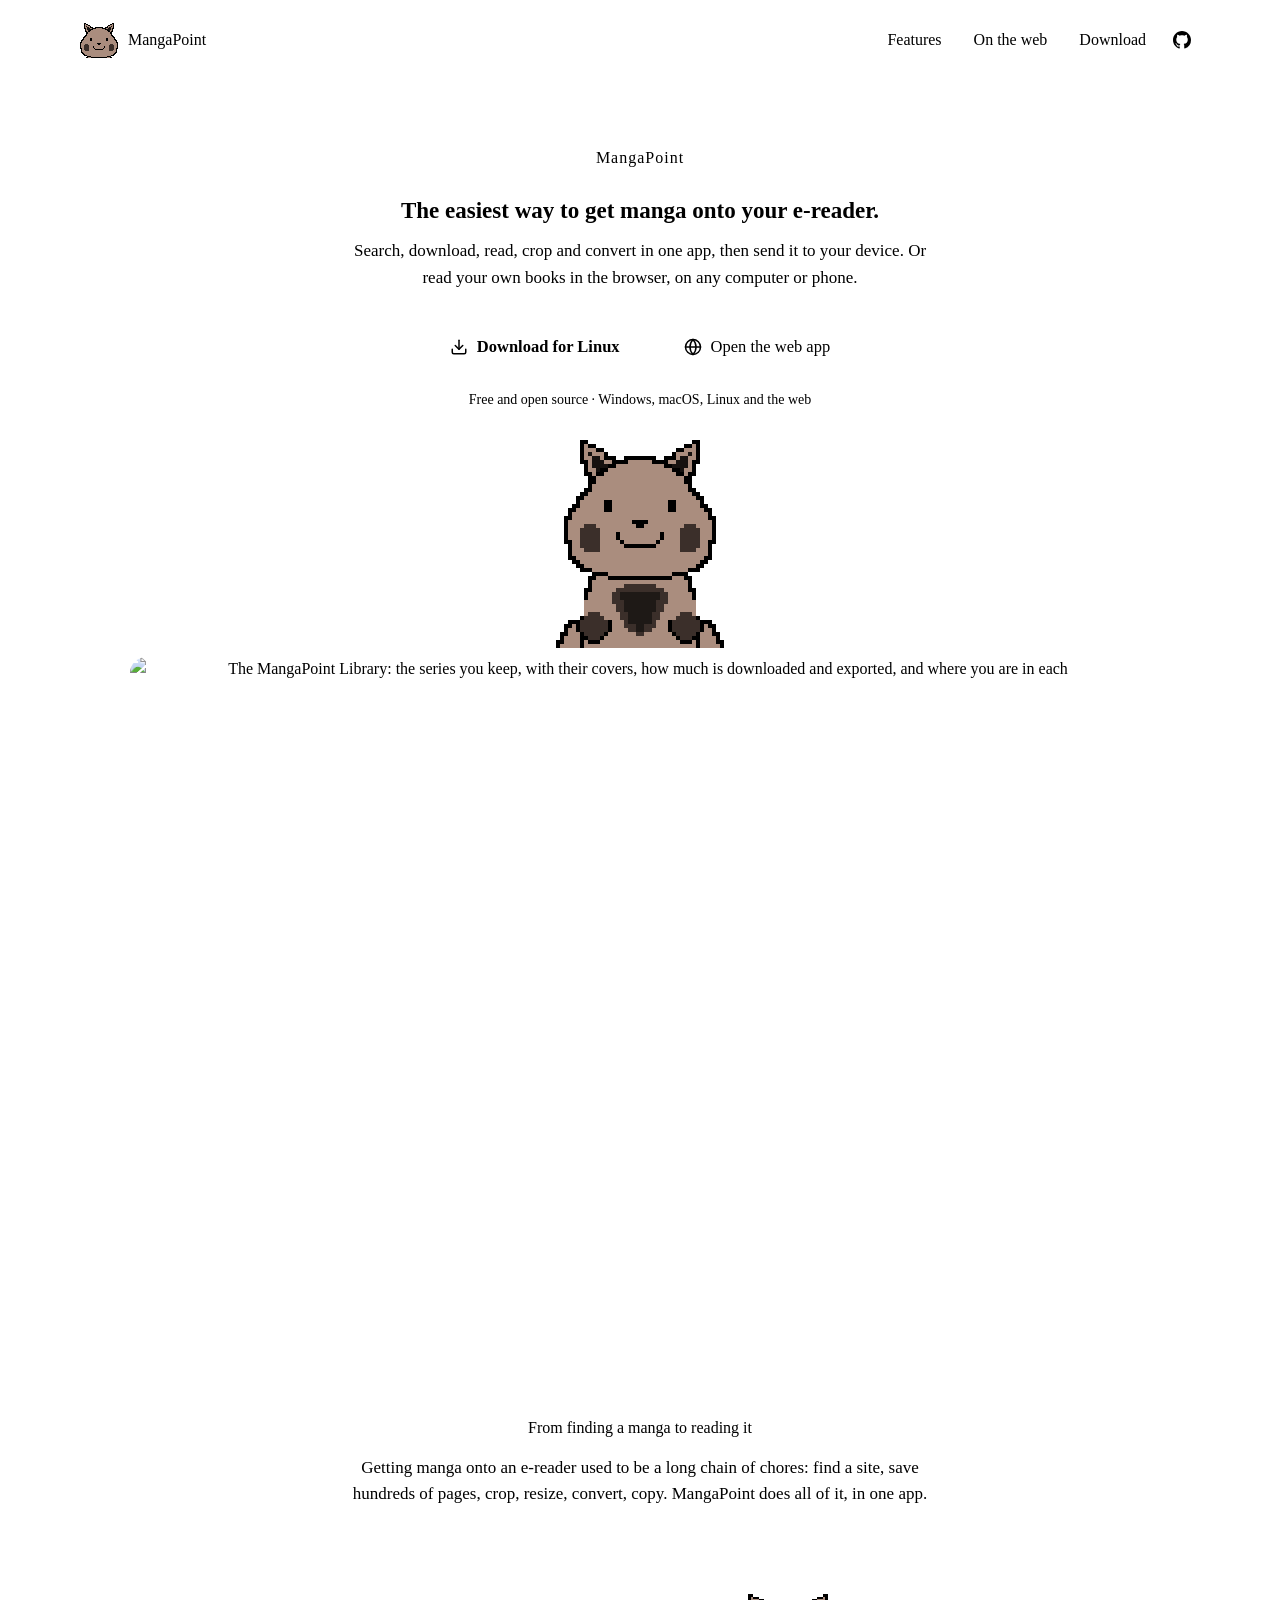
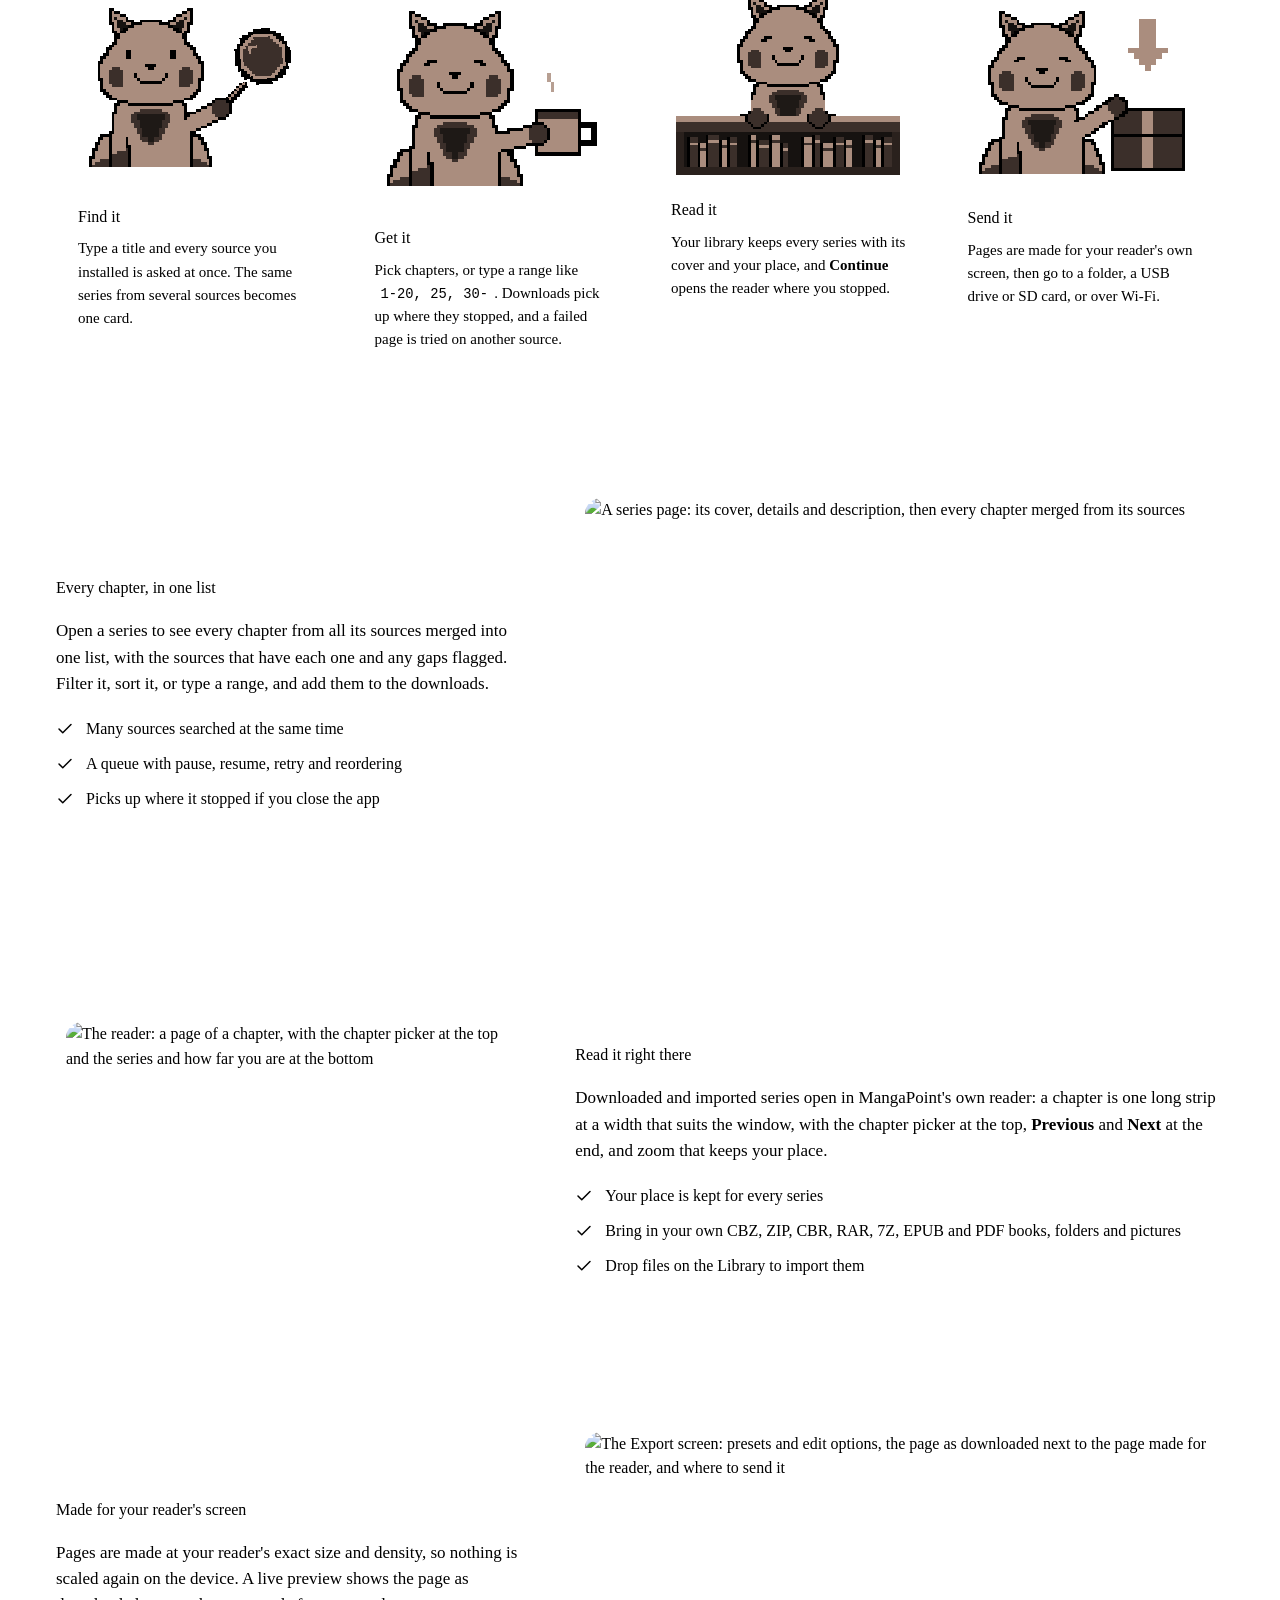
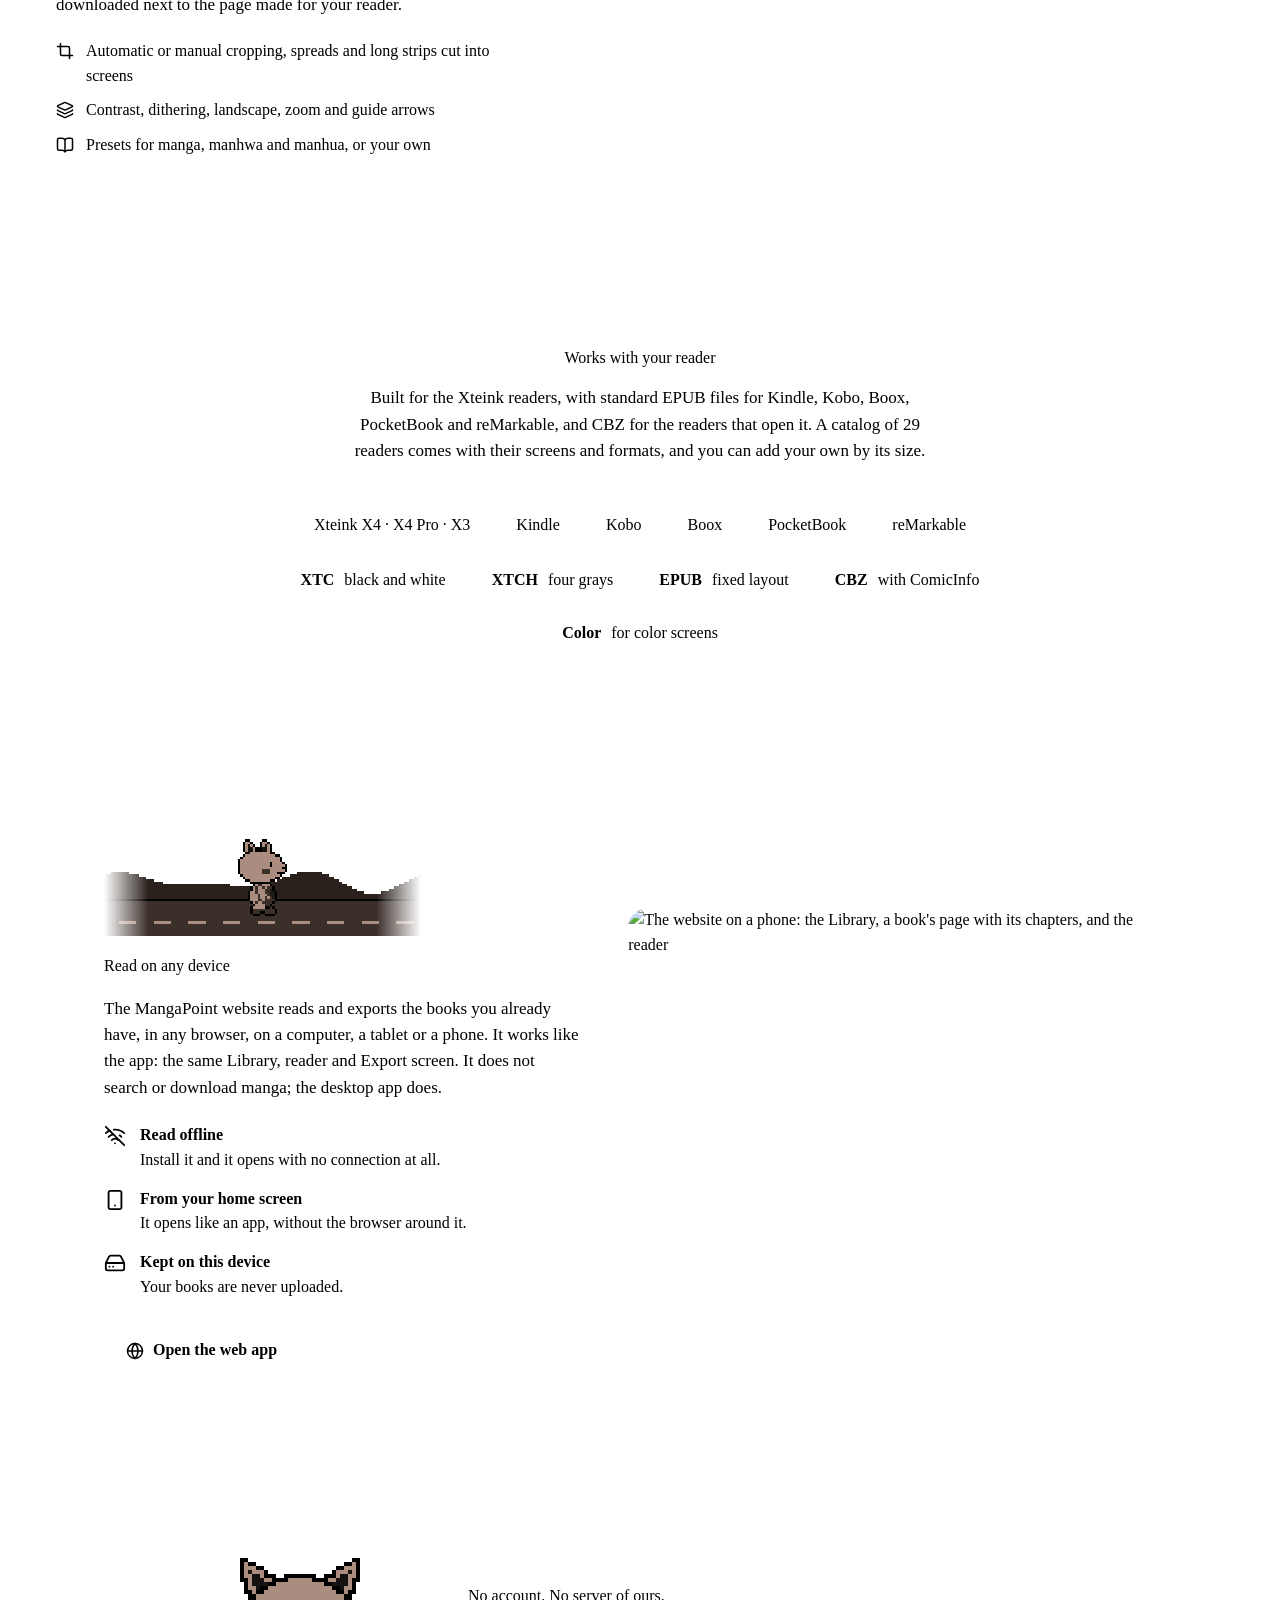
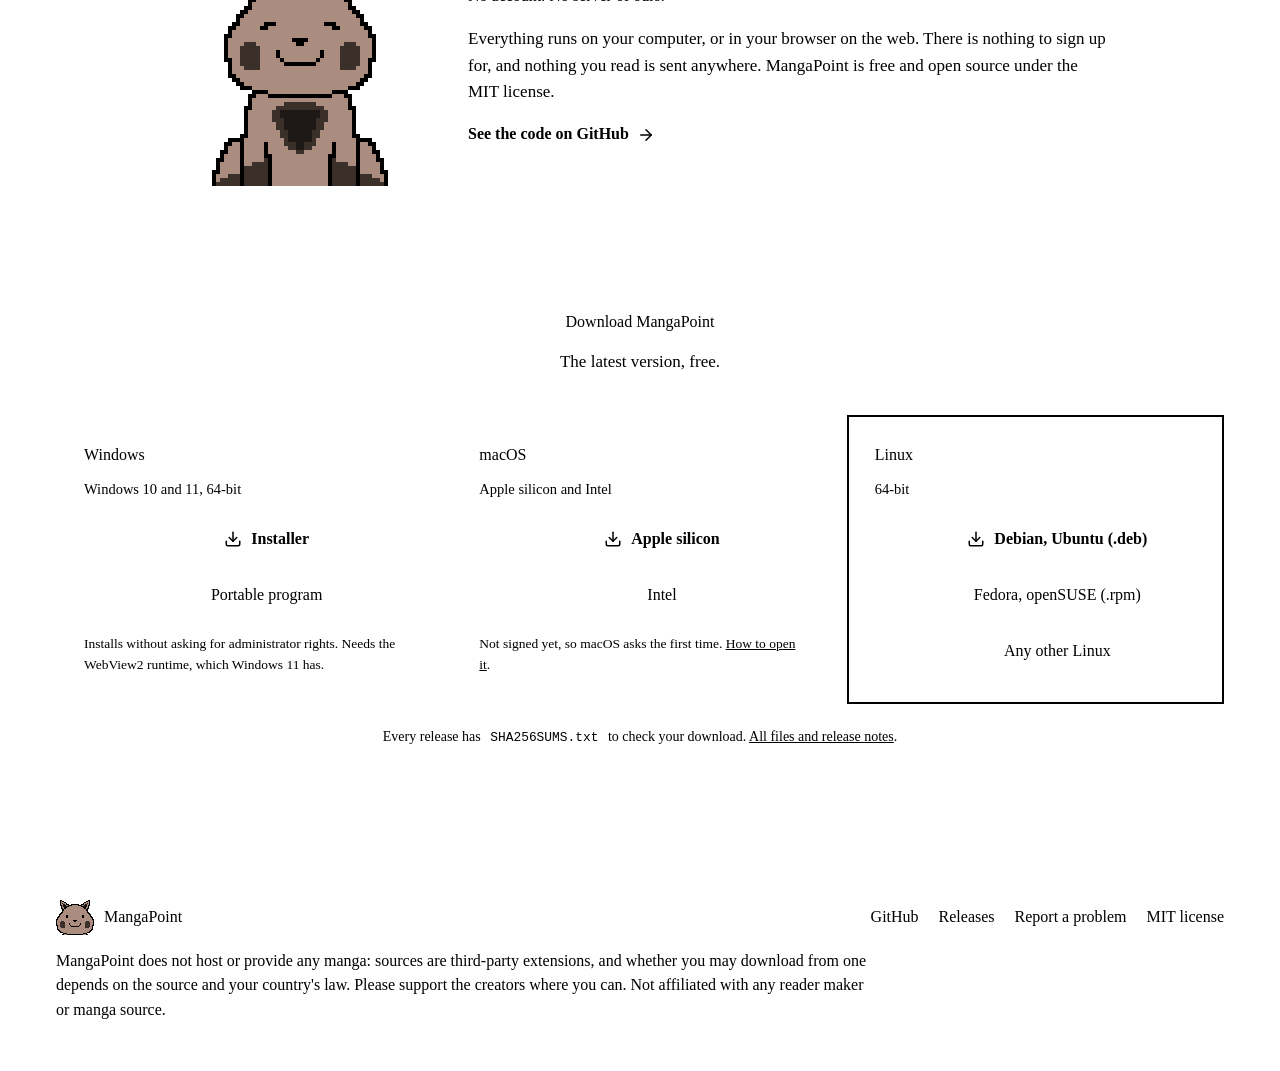
==== apps/site/index.html @ 4e60ce64 "feat(site): a home page for mangapoint.org with the mascot apps/site is the home page: the app's Sea" ====
<!doctype html>
<html lang="en">
<head>
<meta charset="utf-8">
<meta name="viewport" content="width=device-width, initial-scale=1, viewport-fit=cover">
<title>MangaPoint: manga for your e-reader</title>
<meta name="description" content="Search, download, read, crop and convert manga in one free app, then send it to your e-reader. Or read your own books in the browser, on any computer or phone.">
<meta name="theme-color" content="#1e1916">
<meta property="og:title" content="MangaPoint">
<meta property="og:description" content="The easiest way to get manga onto your e-reader. Free and open source, for Windows, macOS, Linux and the web.">
<meta property="og:image" content="https://mangapoint.org/img/banner.png">
<meta property="og:url" content="https://mangapoint.org/">
<meta name="twitter:card" content="summary_large_image">
<link rel="icon" type="image/png" sizes="32x32" href="icons/favicon-32.png">
<link rel="apple-touch-icon" href="icons/apple-touch-icon.png">
<!-- The app's own fonts, colours and type (crates/ui/css), then what this page adds -->
<link rel="stylesheet" href="fonts.css">
<link rel="stylesheet" href="base.css">
<link rel="stylesheet" href="site.css">
<script src="site.js" defer></script>
</head>
<body>

<header class="top">
  <a class="brand" href="#top" aria-label="MangaPoint, back to the top">
    <img class="mark" src="art/mark.svg" alt="" width="38" height="35">
    <span>MangaPoint</span>
  </a>
  <nav class="top-links" aria-label="On this page">
    <a href="#features">Features</a>
    <a href="#web">On the web</a>
    <a href="#download">Download</a>
    <a href="https://github.com/W1seGit/MangaPoint" class="gh" aria-label="MangaPoint on GitHub">
      <svg viewBox="0 0 16 16" width="18" height="18" aria-hidden="true"><path fill="currentColor" d="M8 0C3.58 0 0 3.58 0 8c0 3.54 2.29 6.53 5.47 7.59.4.07.55-.17.55-.38 0-.19-.01-.82-.01-1.49-2.01.37-2.53-.49-2.69-.94-.09-.23-.48-.94-.82-1.13-.28-.15-.68-.52-.01-.53.63-.01 1.08.58 1.23.82.72 1.21 1.87.87 2.33.66.07-.52.28-.87.51-1.07-1.78-.2-3.64-.89-3.64-3.95 0-.87.31-1.59.82-2.15-.08-.2-.36-1.02.08-2.12 0 0 .67-.21 2.2.82.64-.18 1.32-.27 2-.27.68 0 1.36.09 2 .27 1.53-1.04 2.2-.82 2.2-.82.44 1.1.16 1.92.08 2.12.51.56.82 1.27.82 2.15 0 3.07-1.87 3.75-3.65 3.95.29.25.54.73.54 1.48 0 1.07-.01 1.93-.01 2.2 0 .21.15.46.55.38A8.013 8.013 0 0016 8c0-4.42-3.58-8-8-8z"/></svg>
    </a>
  </nav>
</header>

<main id="top">

<section class="hero">
  <div class="scenery" aria-hidden="true">
    <img class="bd cloud-1" src="art/search-cloud-1.svg" alt="">
    <img class="bd cloud-2" src="art/search-cloud-2.svg" alt="">
    <img class="bd rock-1" src="art/search-rock-1.svg" alt="">
    <img class="bd rock-2" src="art/search-rock-2.svg" alt="">
  </div>
  <h1 class="title">MangaPoint</h1>
  <p class="lead">The easiest way to get manga onto your e-reader.</p>
  <p class="sub">Search, download, read, crop and convert in one app, then send it to your device. Or read your own books in the browser, on any computer or phone.</p>
  <div class="cta">
    <a class="btn primary" id="get" href="#download"><svg class="i"><use href="art/icons.svg#download"/></svg><span>Download</span></a>
    <a class="btn" id="open-web" href="https://app.mangapoint.org/"><svg class="i"><use href="art/icons.svg#globe"/></svg><span>Open the web app</span></a>
  </div>
  <p class="fine">Free and open source · Windows, macOS, Linux and the web</p>
  <div class="showcase">
    <img class="leaning" src="art/leaning.svg" alt="The MangaPoint mascot, leaning on the picture of the app">
    <figure class="frame">
      <img src="img/library.jpg" width="1440" height="900" alt="The MangaPoint Library: the series you keep, with their covers, how much is downloaded and exported, and where you are in each">
    </figure>
  </div>
</section>

<section class="section" id="features">
  <h2 class="heading">From finding a manga to reading it</h2>
  <p class="intro">Getting manga onto an e-reader used to be a long chain of chores: find a site, save hundreds of pages, crop, resize, convert, copy. MangaPoint does all of it, in one app.</p>
  <div class="steps">
    <article class="step">
      <img src="art/search.svg" alt="" width="168" height="144">
      <h3>Find it</h3>
      <p>Type a title and every source you installed is asked at once. The same series from several sources becomes one card.</p>
    </article>
    <article class="step">
      <img src="art/waiting.svg" alt="" width="152" height="144">
      <h3>Get it</h3>
      <p>Pick chapters, or type a range like <code>1-20, 25, 30-</code>. Downloads pick up where they stopped, and a failed page is tried on another source.</p>
    </article>
    <article class="step">
      <img src="art/shelf.svg" alt="" width="176" height="152">
      <h3>Read it</h3>
      <p>Your library keeps every series with its cover and your place, and <b>Continue</b> opens the reader where you stopped.</p>
    </article>
    <article class="step">
      <img src="art/update.svg" alt="" width="164" height="136">
      <h3>Send it</h3>
      <p>Pages are made for your reader's own screen, then go to a folder, a USB drive or SD card, or over Wi-Fi.</p>
    </article>
  </div>
</section>

<section class="section rows">
  <div class="row-feature">
    <div class="copy">
      <h2 class="heading">Every chapter, in one list</h2>
      <p>Open a series to see every chapter from all its sources merged into one list, with the sources that have each one and any gaps flagged. Filter it, sort it, or type a range, and add them to the downloads.</p>
      <ul class="ticks">
        <li><svg class="i"><use href="art/icons.svg#check"/></svg>Many sources searched at the same time</li>
        <li><svg class="i"><use href="art/icons.svg#check"/></svg>A queue with pause, resume, retry and reordering</li>
        <li><svg class="i"><use href="art/icons.svg#check"/></svg>Picks up where it stopped if you close the app</li>
      </ul>
    </div>
    <figure class="frame"><img src="img/series.jpg" loading="lazy" width="1440" height="900" alt="A series page: its cover, details and description, then every chapter merged from its sources"></figure>
  </div>

  <div class="row-feature flip">
    <div class="copy">
      <h2 class="heading">Read it right there</h2>
      <p>Downloaded and imported series open in MangaPoint's own reader: a chapter is one long strip at a width that suits the window, with the chapter picker at the top, <b>Previous</b> and <b>Next</b> at the end, and zoom that keeps your place.</p>
      <ul class="ticks">
        <li><svg class="i"><use href="art/icons.svg#check"/></svg>Your place is kept for every series</li>
        <li><svg class="i"><use href="art/icons.svg#check"/></svg>Bring in your own CBZ, ZIP, CBR, RAR, 7Z, EPUB and PDF books, folders and pictures</li>
        <li><svg class="i"><use href="art/icons.svg#check"/></svg>Drop files on the Library to import them</li>
      </ul>
    </div>
    <figure class="frame"><img src="img/read.jpg" loading="lazy" width="1440" height="900" alt="The reader: a page of a chapter, with the chapter picker at the top and the series and how far you are at the bottom"></figure>
  </div>

  <div class="row-feature">
    <div class="copy">
      <h2 class="heading">Made for your reader's screen</h2>
      <p>Pages are made at your reader's exact size and density, so nothing is scaled again on the device. A live preview shows the page as downloaded next to the page made for your reader.</p>
      <ul class="ticks">
        <li><svg class="i"><use href="art/icons.svg#crop"/></svg>Automatic or manual cropping, spreads and long strips cut into screens</li>
        <li><svg class="i"><use href="art/icons.svg#layers"/></svg>Contrast, dithering, landscape, zoom and guide arrows</li>
        <li><svg class="i"><use href="art/icons.svg#book-open"/></svg>Presets for manga, manhwa and manhua, or your own</li>
      </ul>
    </div>
    <figure class="frame"><img src="img/export.jpg" loading="lazy" width="1440" height="900" alt="The Export screen: presets and edit options, the page as downloaded next to the page made for the reader, and where to send it"></figure>
  </div>

  <div class="readers">
    <h2 class="heading">Works with your reader</h2>
    <p class="intro">Built for the Xteink readers, with standard EPUB files for Kindle, Kobo, Boox, PocketBook and reMarkable, and CBZ for the readers that open it. A catalog of 29 readers comes with their screens and formats, and you can add your own by its size.</p>
    <ul class="chips" aria-label="Readers">
      <li>Xteink X4 · X4 Pro · X3</li><li>Kindle</li><li>Kobo</li><li>Boox</li><li>PocketBook</li><li>reMarkable</li>
    </ul>
    <ul class="chips formats" aria-label="File formats">
      <li><b>XTC</b> black and white</li><li><b>XTCH</b> four grays</li><li><b>EPUB</b> fixed layout</li><li><b>CBZ</b> with ComicInfo</li><li><b>Color</b> for color screens</li>
    </ul>
  </div>
</section>

<section class="section" id="web">
  <div class="web-card">
    <div class="copy">
      <img class="walk" src="art/walk.svg" alt="The mascot walking along a road" width="128" height="44">
      <h2 class="heading">Read on any device</h2>
      <p>The MangaPoint website reads and exports the books you already have, in any browser, on a computer, a tablet or a phone. It works like the app: the same Library, reader and Export screen. It does not search or download manga; the desktop app does.</p>
      <ul class="points">
        <li><svg class="i"><use href="art/icons.svg#wifi-off"/></svg><span><b>Read offline</b>Install it and it opens with no connection at all.</span></li>
        <li><svg class="i"><use href="art/icons.svg#smartphone"/></svg><span><b>From your home screen</b>It opens like an app, without the browser around it.</span></li>
        <li><svg class="i"><use href="art/icons.svg#hard-drive"/></svg><span><b>Kept on this device</b>Your books are never uploaded.</span></li>
      </ul>
      <a class="btn primary" href="https://app.mangapoint.org/"><svg class="i"><use href="art/icons.svg#globe"/></svg><span>Open the web app</span></a>
    </div>
    <figure class="phones"><img src="img/web-phone.jpg" loading="lazy" width="1282" height="900" alt="The website on a phone: the Library, a book's page with its chapters, and the reader"></figure>
  </div>
</section>

<section class="section privacy">
  <img src="art/rest.svg" alt="" width="64" height="66">
  <div>
    <h2 class="heading">No account. No server of ours.</h2>
    <p>Everything runs on your computer, or in your browser on the web. There is nothing to sign up for, and nothing you read is sent anywhere. MangaPoint is free and open source under the MIT license.</p>
    <a class="link" href="https://github.com/W1seGit/MangaPoint">See the code on GitHub <svg class="i"><use href="art/icons.svg#arrow-right"/></svg></a>
  </div>
</section>

<section class="section" id="download">
  <h2 class="heading">Download MangaPoint</h2>
  <p class="intro" id="version">The latest version, free.</p>
  <div class="downloads">
    <article class="os" data-os="windows">
      <h3>Windows</h3>
      <p class="muted">Windows 10 and 11, 64-bit</p>
      <a class="btn primary" data-asset="windows-x86_64-setup.exe" href="https://github.com/W1seGit/MangaPoint/releases/latest"><svg class="i"><use href="art/icons.svg#download"/></svg><span>Installer</span></a>
      <a class="btn" data-asset="windows-x86_64-portable.exe" href="https://github.com/W1seGit/MangaPoint/releases/latest"><span>Portable program</span></a>
      <p class="note">Installs without asking for administrator rights. Needs the WebView2 runtime, which Windows 11 has.</p>
    </article>
    <article class="os" data-os="mac">
      <h3>macOS</h3>
      <p class="muted">Apple silicon and Intel</p>
      <a class="btn primary" data-asset="macos-arm64.dmg" href="https://github.com/W1seGit/MangaPoint/releases/latest"><svg class="i"><use href="art/icons.svg#download"/></svg><span>Apple silicon</span></a>
      <a class="btn" data-asset="macos-x86_64.dmg" href="https://github.com/W1seGit/MangaPoint/releases/latest"><span>Intel</span></a>
      <p class="note">Not signed yet, so macOS asks the first time. <a href="https://github.com/W1seGit/MangaPoint#install">How to open it</a>.</p>
    </article>
    <article class="os" data-os="linux">
      <h3>Linux</h3>
      <p class="muted">64-bit</p>
      <a class="btn primary" data-asset="linux-x86_64.deb" href="https://github.com/W1seGit/MangaPoint/releases/latest"><svg class="i"><use href="art/icons.svg#download"/></svg><span>Debian, Ubuntu (.deb)</span></a>
      <a class="btn" data-asset="linux-x86_64.rpm" href="https://github.com/W1seGit/MangaPoint/releases/latest"><span>Fedora, openSUSE (.rpm)</span></a>
      <a class="btn" data-asset="linux-x86_64" href="https://github.com/W1seGit/MangaPoint/releases/latest"><span>Any other Linux</span></a>
    </article>
  </div>
  <p class="fine">Every release has <code>SHA256SUMS.txt</code> to check your download. <a href="https://github.com/W1seGit/MangaPoint/releases/latest">All files and release notes</a>.</p>
</section>

</main>

<footer class="foot">
  <div class="foot-brand">
    <img class="mark" src="art/mark.svg" alt="" width="38" height="35">
    <span>MangaPoint</span>
  </div>
  <nav aria-label="Links">
    <a href="https://github.com/W1seGit/MangaPoint">GitHub</a>
    <a href="https://github.com/W1seGit/MangaPoint/releases">Releases</a>
    <a href="https://github.com/W1seGit/MangaPoint/issues">Report a problem</a>
    <a href="https://github.com/W1seGit/MangaPoint/blob/main/LICENSE">MIT license</a>
  </nav>
  <p class="small muted">MangaPoint does not host or provide any manga: sources are third-party extensions, and whether you may download from one depends on the source and your country's law. Please support the creators where you can. Not affiliated with any reader maker or manga source.</p>
</footer>

</body>
</html>
---- apps/site/site.css ----
/* The home page (mangapoint.org). The colours, the fonts and the plain elements come from the app's own
   style sheets (base.css, fonts.css), so this page looks like the app; this file only lays it out. */

:root {
  --px: 4px;                 /* one pixel of the mascot's drawing */
  --page: 1120px;
  --gutter: 24px;
  scroll-behavior: smooth;
  scroll-padding-top: 80px;
}
@media (max-width: 700px) { :root { --px: 3px; --gutter: 16px; } }
@media (prefers-reduced-motion: reduce) { :root { scroll-behavior: auto; } }

/* base.css holds the page to the window's height (the app never scrolls the page itself); this page scrolls. */
html, body { height: auto; }
body { min-height: 100%; overflow-x: hidden; font-size: 16px; line-height: 1.55; }
img { max-width: 100%; }
a { color: inherit; }
code { font: 500 0.92em ui-monospace, "Cascadia Mono", Consolas, monospace; background: var(--third); border-radius: 6px; padding: 1px 6px; color: var(--heading); white-space: nowrap; }
b { color: var(--heading); font-weight: 600; }
.i { width: 18px; height: 18px; flex: none; }
.pixel, .mascot-art { image-rendering: pixelated; }

/* ---- buttons: the app's pills ---- */
.btn {
  display: inline-flex; align-items: center; justify-content: center; gap: 9px;
  min-height: 46px; padding: 0 22px; border-radius: var(--radius-lg);
  background: var(--third); color: var(--icon); text-decoration: none; font-weight: 500;
  transition: background-color 0.15s, transform 0.15s;
}
.btn:hover { background: var(--line-strong); }
.btn:active { transform: translateY(1px); }
.btn.primary { background: var(--icon); color: var(--dark); font-weight: 600; }
.btn.primary:hover { background: var(--accent-hover); }
.btn:focus-visible, a:focus-visible { outline: 2px solid var(--heading); outline-offset: 3px; }

/* ---- the bar at the top ---- */
.top {
  position: sticky; top: 0; z-index: 50;
  display: flex; align-items: center; gap: 20px;
  padding: 12px max(var(--gutter), calc((100% - var(--page)) / 2));
  background: color-mix(in srgb, var(--bg) 86%, transparent);
  -webkit-backdrop-filter: blur(12px); backdrop-filter: blur(12px);
  border-bottom: 1px solid transparent; transition: border-color 0.2s;
}
.top.scrolled { border-bottom-color: var(--line); }
.brand { display: flex; align-items: center; gap: 10px; text-decoration: none; color: var(--heading); font: 400 22px/1 var(--font-pixel); margin-right: auto; }
.brand .mark, .foot-brand .mark { width: 38px; height: 35px; image-rendering: pixelated; }
.top-links { display: flex; align-items: center; gap: 4px; }
.top-links a { text-decoration: none; padding: 8px 14px; border-radius: var(--radius); color: var(--icon); font-weight: 500; transition: background-color 0.15s, color 0.15s; }
.top-links a:hover { background: var(--sub); color: var(--heading); }
.top-links .gh { display: flex; padding: 9px; }
@media (max-width: 640px) { .top-links a:not(.gh):not([href="#download"]) { display: none; } }

/* ---- the first screen: the app's Search page, with the mascot leaning on a picture of the app ---- */
.hero { position: relative; padding: 72px var(--gutter) 0; text-align: center; isolation: isolate; }
.scenery { position: absolute; inset: -80px 0 0; z-index: -1; overflow: hidden; pointer-events: none; }
.scenery .bd { position: absolute; image-rendering: pixelated; }
.cloud-1 { top: 92px; right: 2%; width: min(22%, 320px); animation: cloud-drift 36s 1s infinite; }
.cloud-2 { top: 56px; left: 4%; width: min(20%, 288px); animation: cloud-drift-back 48s 1s infinite; }
.rock-1 { bottom: 0; right: 0; width: min(34%, 496px); }
.rock-2 { bottom: 0; left: 0; width: min(30%, 440px); }
@keyframes cloud-drift-back {
  0% { transform: translateX(0); animation-timing-function: steps(12); }
  25% { transform: translateX(-16px); animation-timing-function: steps(24); }
  75% { transform: translateX(16px); animation-timing-function: steps(12); }
  100% { transform: translateX(0); }
}
@keyframes cloud-drift {
  0% { transform: translateX(0); animation-timing-function: steps(12); }
  25% { transform: translateX(16px); animation-timing-function: steps(24); }
  75% { transform: translateX(-16px); animation-timing-function: steps(12); }
  100% { transform: translateX(0); }
}
.title { font: 400 clamp(56px, 10vw, 104px)/1 var(--font-pixel); color: var(--heading); margin: 0 0 22px; letter-spacing: 1px; }
.title { animation: rise 0.6s cubic-bezier(0.2, 0.8, 0.2, 1) backwards; }
.lead { font-size: clamp(19px, 2.4vw, 23px); color: var(--heading); font-weight: 600; margin: 0 auto 10px; max-width: 640px; }
.sub { font-size: 17px; margin: 0 auto 30px; max-width: 600px; }
.lead, .sub { animation: rise 0.6s cubic-bezier(0.2, 0.8, 0.2, 1) 0.08s backwards; }
.cta { display: flex; flex-wrap: wrap; justify-content: center; gap: 12px; animation: rise 0.6s cubic-bezier(0.2, 0.8, 0.2, 1) 0.16s backwards; }
.cta .btn { min-height: 52px; padding: 0 26px; font-size: 16.5px; }
.fine { margin: 16px auto 0; font-size: 14px; color: var(--muted); }
.fine a { color: var(--icon); }
@keyframes rise { from { opacity: 0; transform: translateY(14px); } to { opacity: 1; transform: none; } }

.showcase { position: relative; max-width: 1040px; margin: calc(52 * var(--px) + 28px) auto 0; }
/* The drawing stops under its paws, so its bottom edge is where the paws rest: the top of the picture. */
.leaning { position: absolute; left: 50%; bottom: calc(100% - 1px); width: calc(44 * var(--px)); height: auto; transform: translateX(-50%); image-rendering: pixelated; z-index: 1; }
.frame { margin: 0; padding: 10px; background: var(--sub); border-radius: var(--radius-lg); box-shadow: 0 30px 80px -30px var(--dark), 0 0 0 1px var(--third) inset; }
.frame img { display: block; width: 100%; height: auto; border-radius: 16px; }
.showcase .frame { animation: rise 0.7s cubic-bezier(0.2, 0.8, 0.2, 1) 0.24s backwards; }
.showcase .leaning { animation: peek 0.7s cubic-bezier(0.2, 0.8, 0.2, 1) 0.6s backwards; }
@keyframes peek { from { transform: translate(-50%, 30%); opacity: 0; } to { transform: translateX(-50%); opacity: 1; } }

/* ---- the sections ---- */
.section { max-width: calc(var(--page) + 2 * var(--gutter)); margin: 0 auto; padding: 112px var(--gutter) 0; }
.heading { font: 400 clamp(28px, 4vw, 40px)/1.15 var(--font-pixel); color: var(--heading); margin: 0 0 14px; text-wrap: balance; }
.lead, .intro, .step h3 { text-wrap: balance; }
.section > .heading, .section > .intro { text-align: center; }
.intro { max-width: 680px; margin: 0 auto 40px; font-size: 17px; }
.muted { color: var(--muted); }

/* The four steps, each with the scene from the app that goes with it. */
.steps { display: grid; grid-template-columns: repeat(4, minmax(0, 1fr)); gap: 18px; }
.step { background: var(--sub); border-radius: var(--radius-lg); padding: 26px 22px 24px; display: flex; flex-direction: column; transition: transform 0.2s cubic-bezier(0.2, 0.8, 0.2, 1); }
.step:hover { transform: translateY(-4px); }
/* Two screen pixels for each of the drawing's, so they are all the same size; the shorter ones stand lower so
   the titles line up. */
.step img { width: auto; height: auto; align-self: center; margin: 4px 0 18px; image-rendering: pixelated; }
.step img[src$="search.svg"], .step img[src$="waiting.svg"] { padding-top: 8px; }
.step img[src$="update.svg"] { padding-top: 16px; }
.step h3 { font: 400 22px/1.2 var(--font-pixel); color: var(--heading); margin: 0 0 8px; }
.step p { margin: 0; font-size: 15px; }
@media (max-width: 980px) { .steps { grid-template-columns: repeat(2, minmax(0, 1fr)); } }
@media (max-width: 560px) { .steps { grid-template-columns: minmax(0, 1fr); } }

/* A feature: the words on one side and the app on the other, sides changing as they go down. */
.rows { display: grid; gap: 112px; }
.row-feature { display: grid; grid-template-columns: minmax(0, 5fr) minmax(0, 7fr); gap: 56px; align-items: center; }
.row-feature.flip .copy { order: 2; }
.copy p { font-size: 17px; }
.ticks { list-style: none; padding: 0; margin: 20px 0 0; display: grid; gap: 10px; }
.ticks li { display: flex; gap: 12px; align-items: flex-start; }
.ticks .i { margin-top: 3px; color: var(--icon); }
@media (max-width: 900px) {
  .rows { gap: 80px; }
  .row-feature { grid-template-columns: minmax(0, 1fr); gap: 28px; }
  .row-feature.flip .copy { order: 0; }
}

.readers { text-align: center; }
.chips { list-style: none; padding: 0; margin: 0 auto 12px; display: flex; flex-wrap: wrap; justify-content: center; gap: 10px; max-width: 820px; }
.chips li { background: var(--sub); border-radius: var(--radius-lg); padding: 9px 18px; font-weight: 500; }
.chips.formats li { background: var(--third); }
.chips b { margin-right: 6px; }

/* The website. */
.web-card { display: grid; grid-template-columns: minmax(0, 1fr) minmax(0, 1.15fr); gap: 48px; align-items: center; background: var(--dark); border-radius: 32px; padding: 48px; }
.walk { display: block; width: calc(128 * var(--px) * 0.62); max-width: 100%; height: auto; margin: 0 0 18px; image-rendering: pixelated;
  -webkit-mask-image: linear-gradient(90deg, transparent, #000 14%, #000 86%, transparent); mask-image: linear-gradient(90deg, transparent, #000 14%, #000 86%, transparent); }
.points { list-style: none; padding: 0; margin: 22px 0 28px; display: grid; gap: 14px; }
.points li { display: flex; gap: 14px; align-items: flex-start; }
.points .i { width: 22px; height: 22px; margin-top: 2px; color: var(--icon); }
.points b { display: block; }
.phones { margin: 0; }
.phones img { display: block; width: 100%; height: auto; border-radius: 20px; }
@media (max-width: 900px) {
  .web-card { grid-template-columns: minmax(0, 1fr); padding: 32px 22px; gap: 32px; }
}

/* No account. */
.privacy { display: flex; align-items: center; justify-content: center; gap: 40px; }
.privacy > div { max-width: 640px; }
.privacy img { width: calc(64 * var(--px)); height: auto; flex: none; image-rendering: pixelated; }
.privacy p { font-size: 17px; }
.link { display: inline-flex; align-items: center; gap: 8px; color: var(--heading); font-weight: 600; text-decoration: none; }
.link:hover .i { transform: translateX(3px); }
.link .i { transition: transform 0.15s; }
@media (max-width: 700px) { .privacy { flex-direction: column; text-align: center; gap: 20px; } }

/* Downloads. */
.downloads { display: grid; grid-template-columns: repeat(3, minmax(0, 1fr)); gap: 18px; }
.os { background: var(--sub); border-radius: var(--radius-lg); padding: 26px; display: flex; flex-direction: column; gap: 10px; border: 2px solid transparent; transition: border-color 0.2s; }
.os.yours { border-color: var(--icon); }
.os h3 { font: 400 26px/1.1 var(--font-pixel); color: var(--heading); margin: 0; }
.os .muted { margin: 0 0 6px; font-size: 14.5px; }
.os .btn { width: 100%; }
.os .note { margin: 6px 0 0; font-size: 13.5px; color: var(--muted); }
.os .note a { color: var(--icon); }
#download .fine { text-align: center; margin-top: 22px; }
@media (max-width: 900px) { .downloads { grid-template-columns: minmax(0, 1fr); max-width: 480px; margin: 0 auto; } }

/* ---- the bottom ---- */
.foot { max-width: calc(var(--page) + 2 * var(--gutter)); margin: 120px auto 0; padding: 32px var(--gutter) calc(40px + env(safe-area-inset-bottom)); border-top: 1px solid var(--line); display: grid; grid-template-columns: auto 1fr; gap: 14px 24px; align-items: center; }
.foot-brand { display: flex; align-items: center; gap: 10px; font: 400 20px/1 var(--font-pixel); color: var(--heading); }
.foot nav { display: flex; flex-wrap: wrap; justify-content: flex-end; gap: 6px 20px; }
.foot nav a { text-decoration: none; color: var(--icon); }
.foot nav a:hover { color: var(--heading); }
.foot p { grid-column: 1 / -1; margin: 0; max-width: 820px; }
@media (max-width: 640px) { .foot { grid-template-columns: minmax(0, 1fr); } .foot nav { justify-content: flex-start; } }

@media (prefers-reduced-motion: reduce) {
  *, *::before, *::after { animation: none !important; transition: none !important; }
}
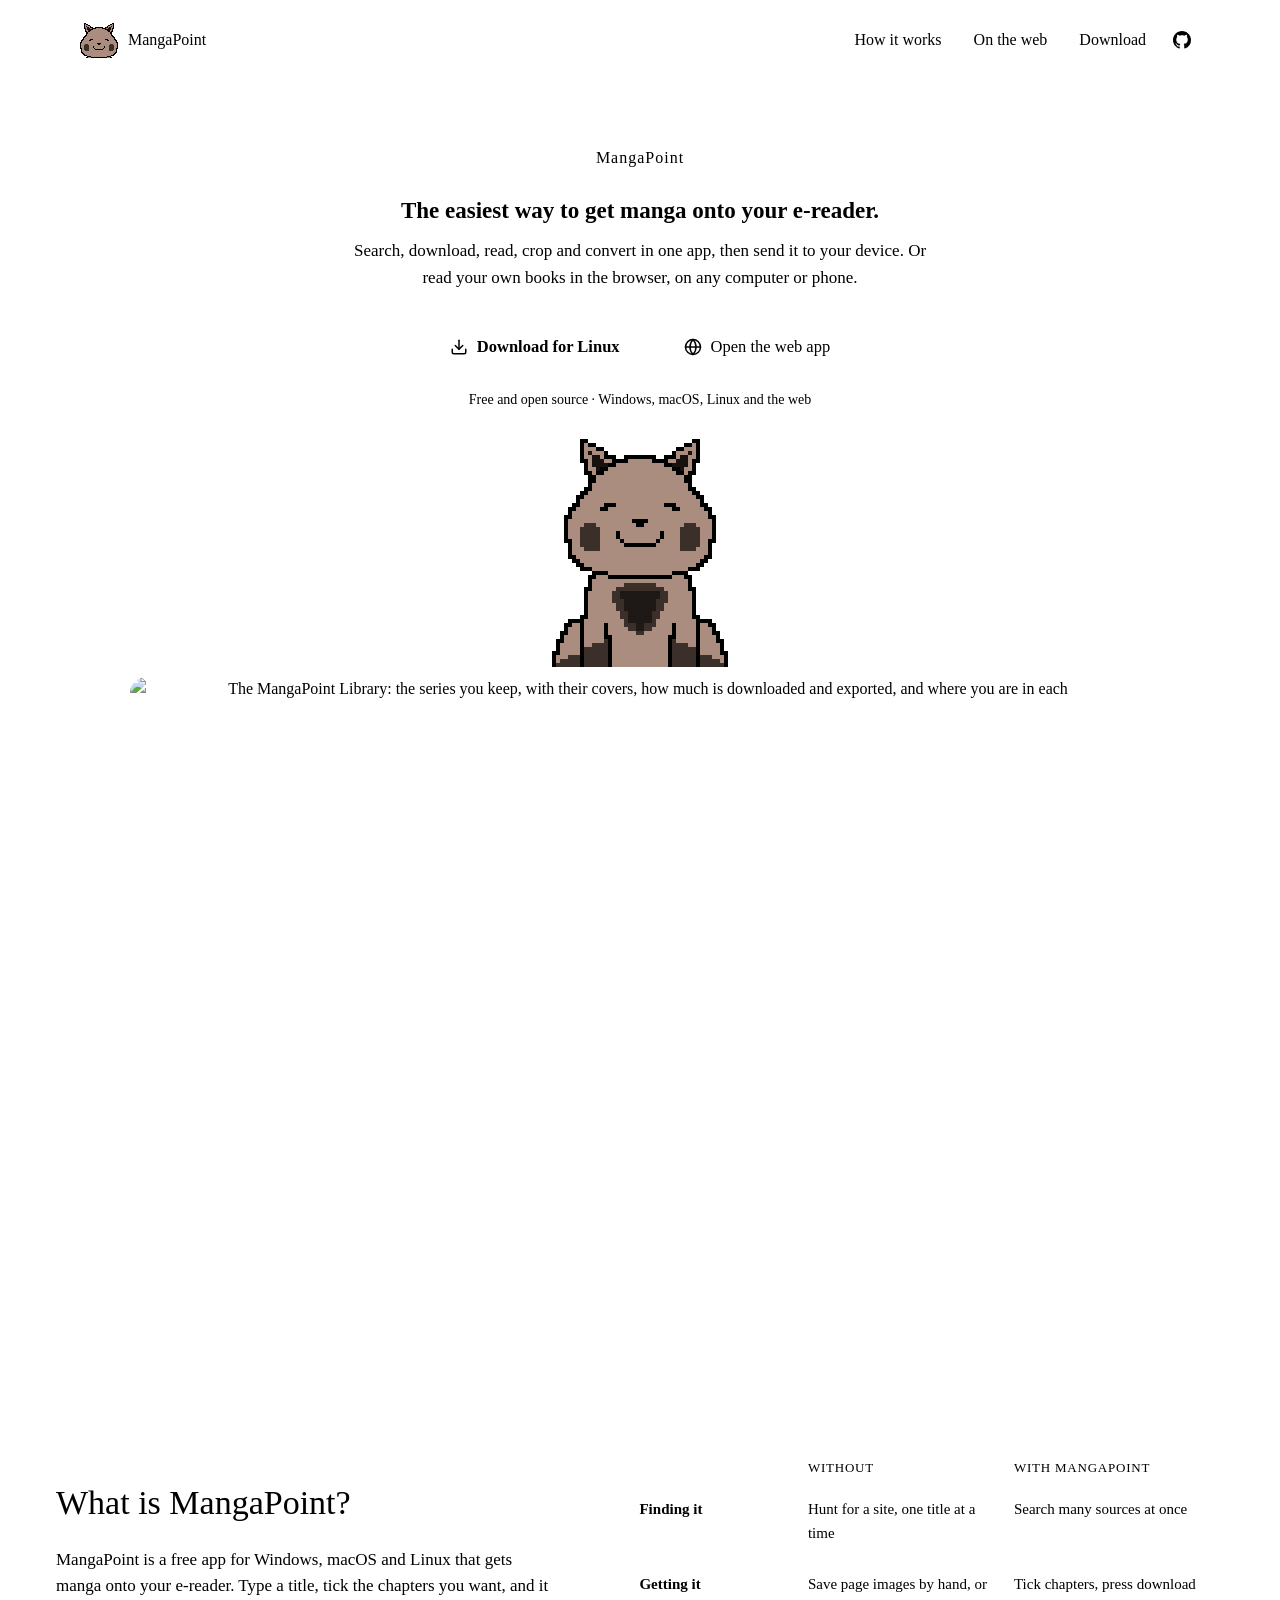
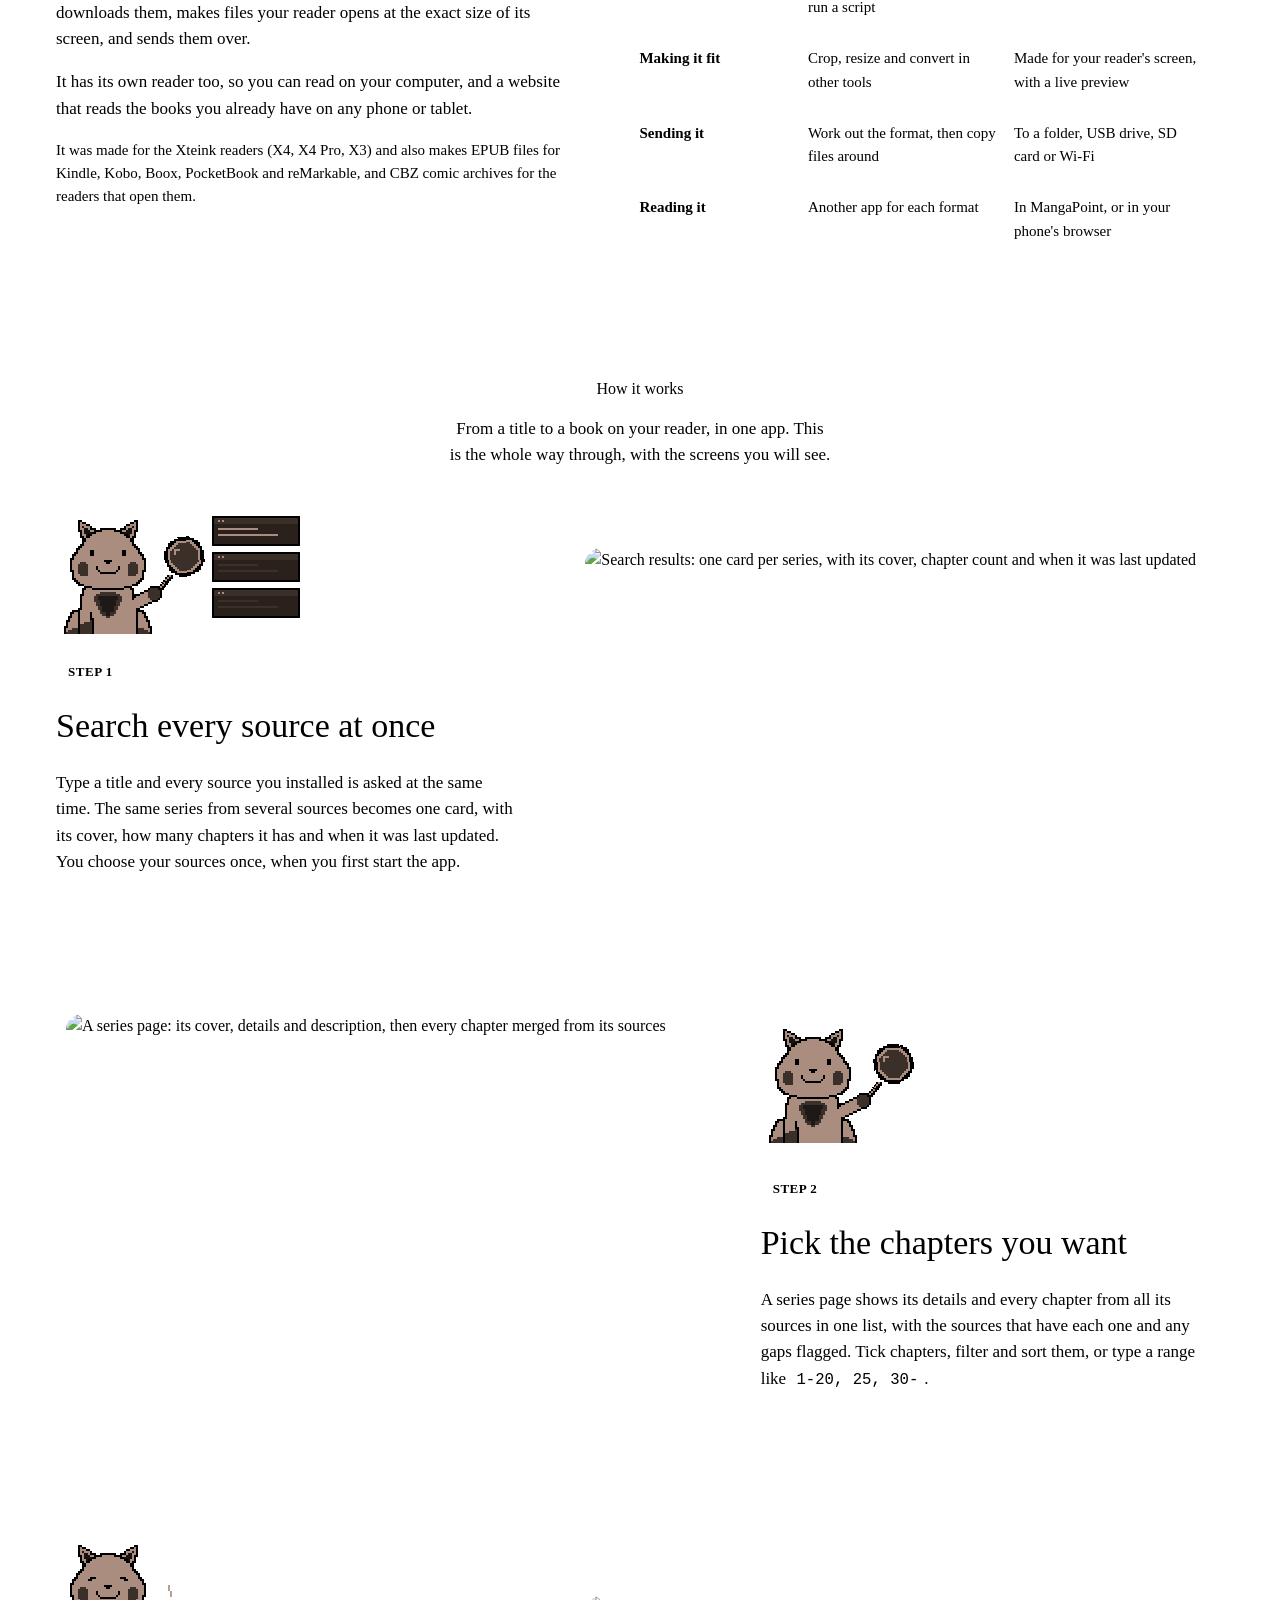
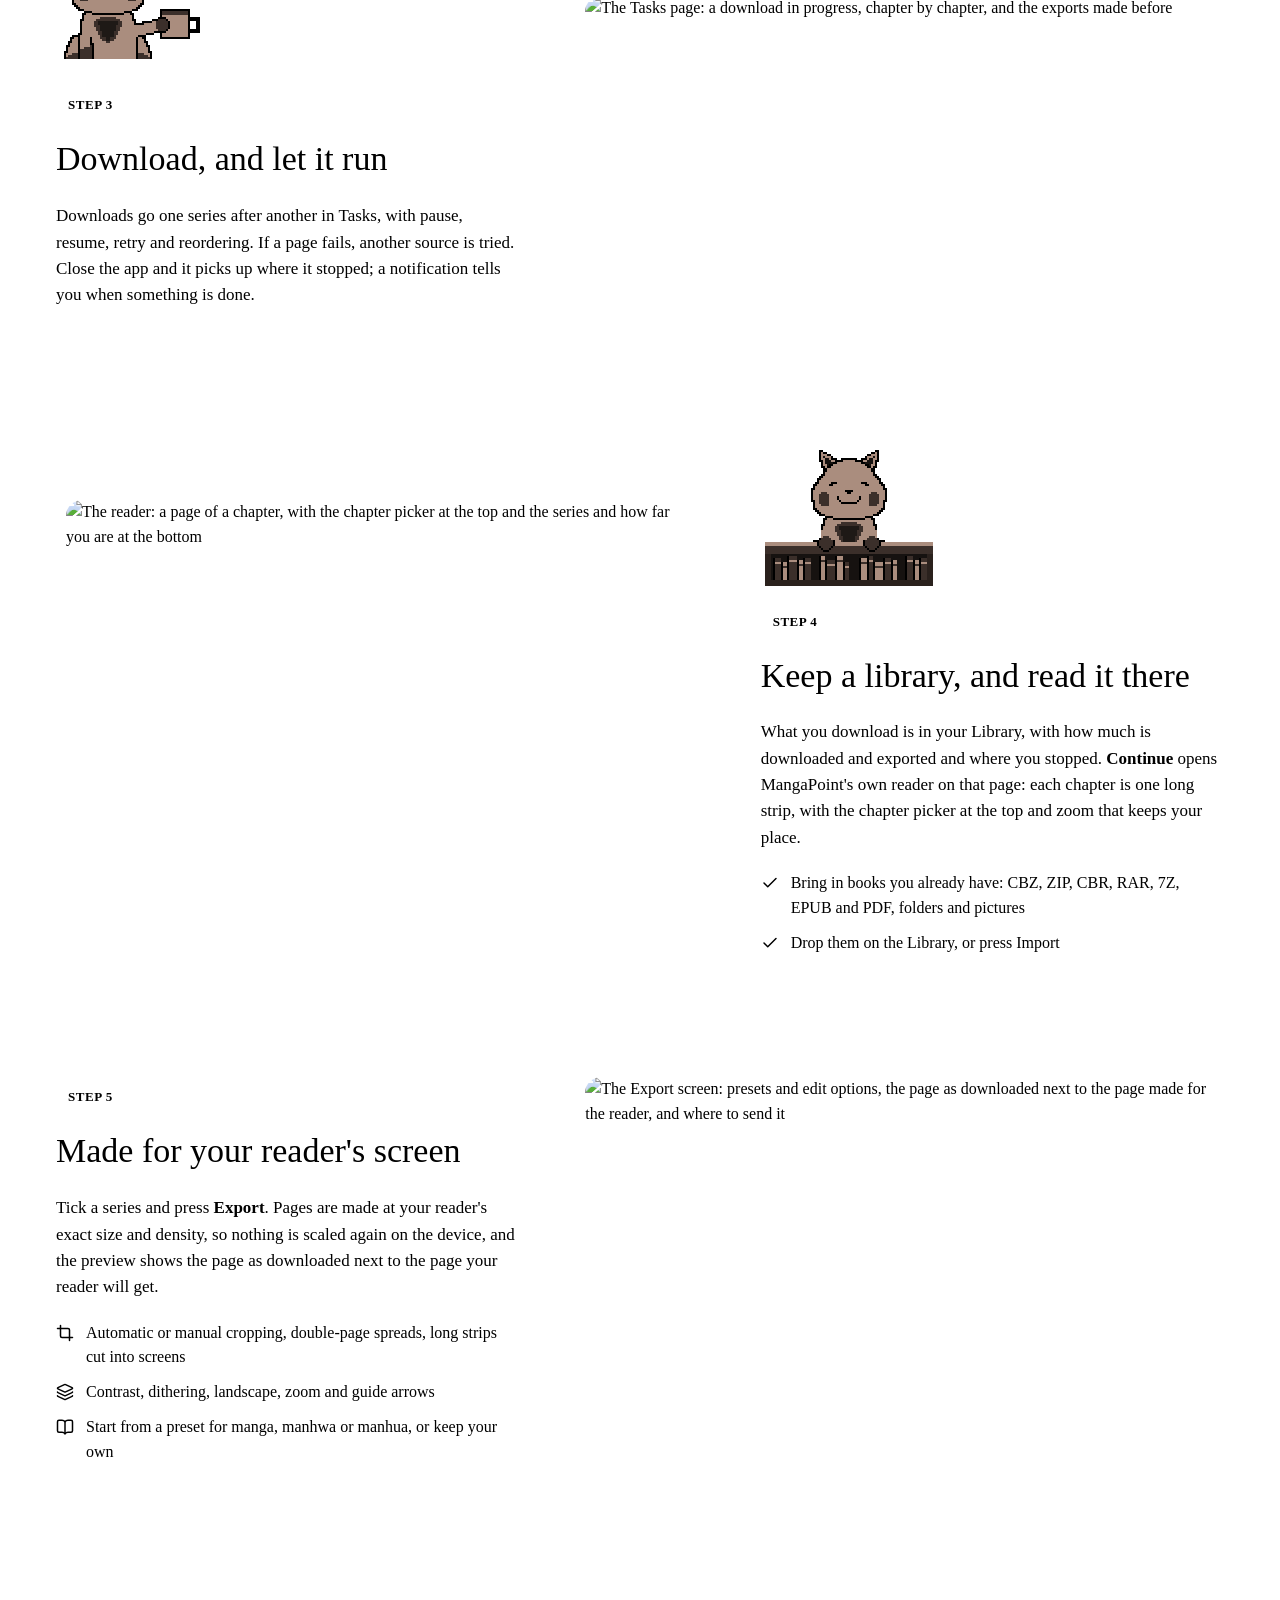
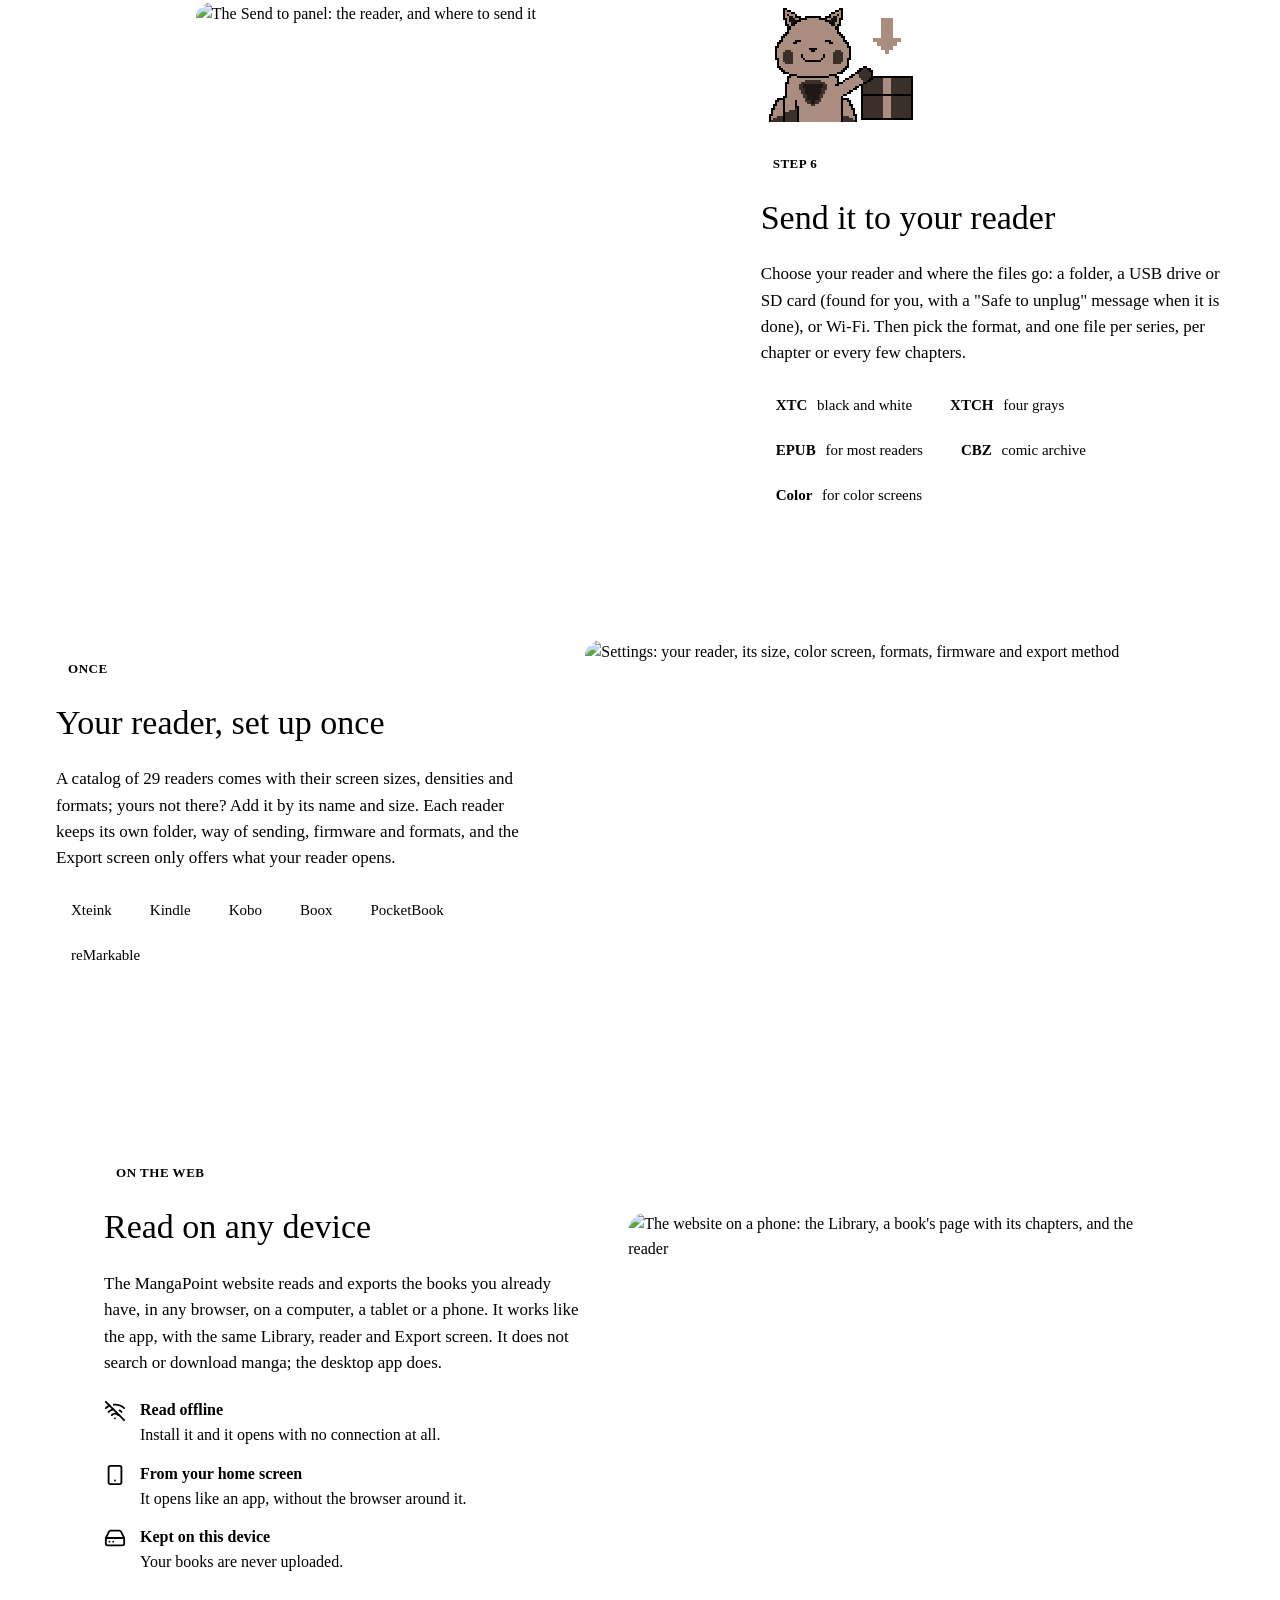
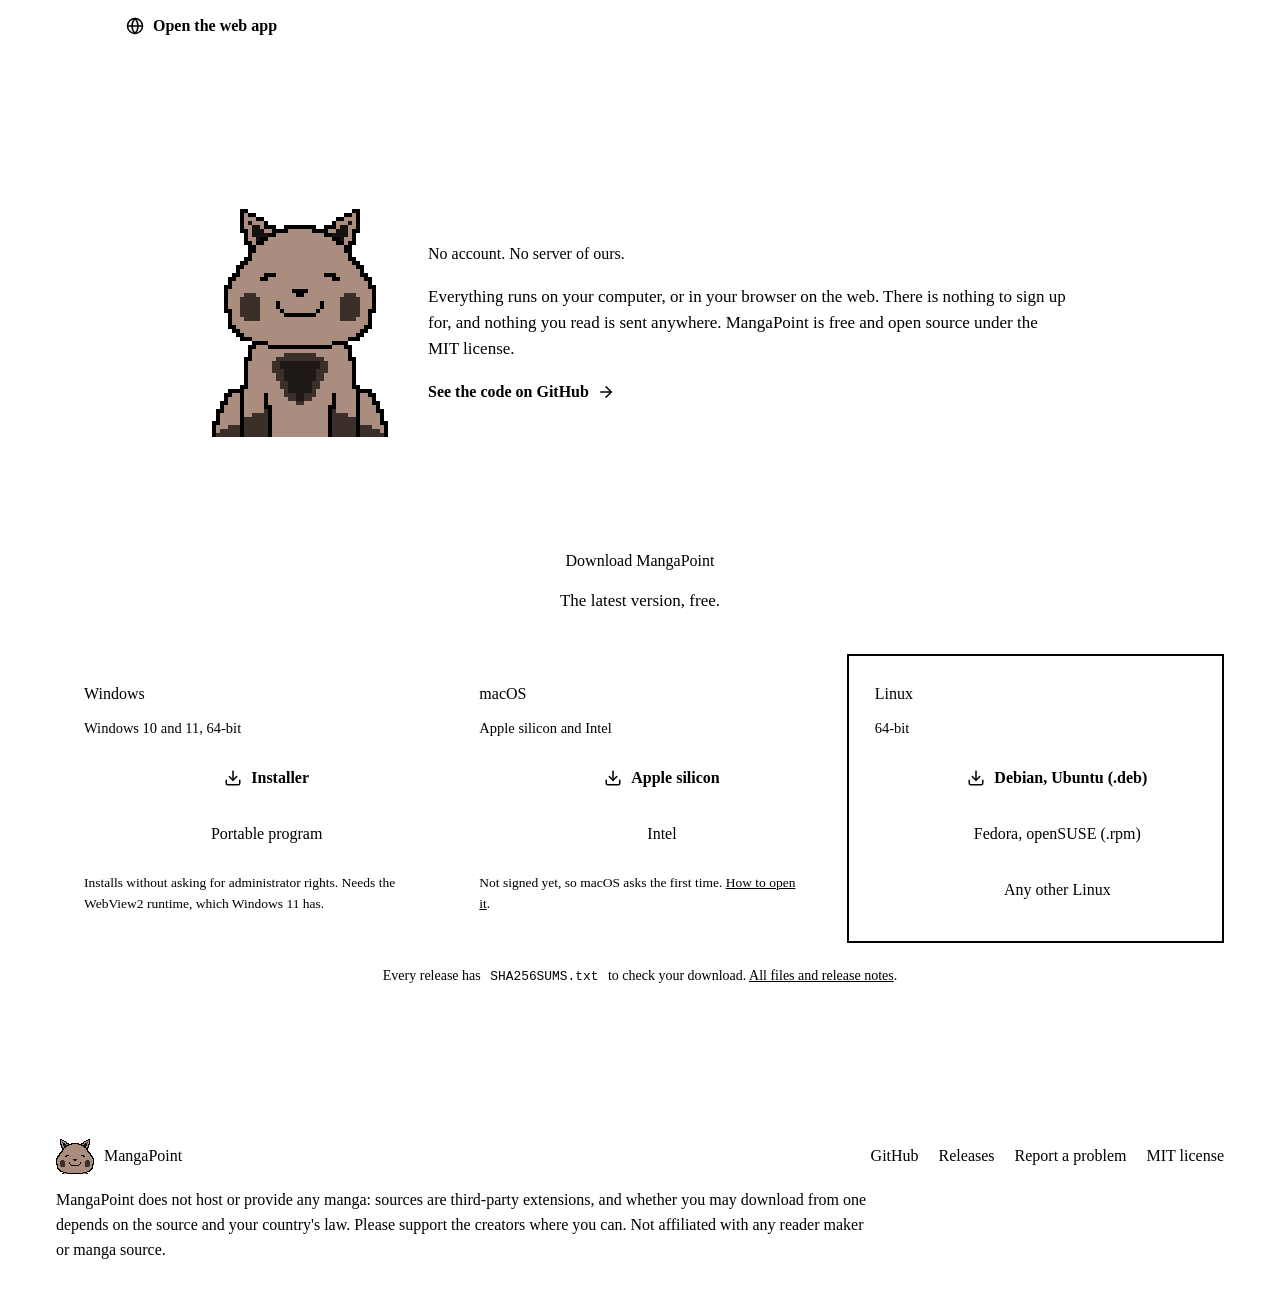
==== commit cc903b5a: "feat(site): the original mascot, and a step-by-step walk through the app The mascot on the home page" ====
--- a/apps/site/index.html
+++ b/apps/site/index.html
@@ -4,7 +4,7 @@
 <meta charset="utf-8">
 <meta name="viewport" content="width=device-width, initial-scale=1, viewport-fit=cover">
 <title>MangaPoint: manga for your e-reader</title>
-<meta name="description" content="Search, download, read, crop and convert manga in one free app, then send it to your e-reader. Or read your own books in the browser, on any computer or phone.">
+<meta name="description" content="A free app that finds manga across many sources, downloads the chapters you pick, and makes files sized for your e-reader's screen, then sends them over. With its own reader, and a website for the books you already have.">
 <meta name="theme-color" content="#1e1916">
 <meta property="og:title" content="MangaPoint">
 <meta property="og:description" content="The easiest way to get manga onto your e-reader. Free and open source, for Windows, macOS, Linux and the web.">
@@ -27,7 +27,7 @@
     <span>MangaPoint</span>
   </a>
   <nav class="top-links" aria-label="On this page">
-    <a href="#features">Features</a>
+    <a href="#how">How it works</a>
     <a href="#web">On the web</a>
     <a href="#download">Download</a>
     <a href="https://github.com/W1seGit/MangaPoint" class="gh" aria-label="MangaPoint on GitHub">
@@ -54,98 +54,126 @@
   </div>
   <p class="fine">Free and open source · Windows, macOS, Linux and the web</p>
   <div class="showcase">
-    <img class="leaning" src="art/leaning.svg" alt="The MangaPoint mascot, leaning on the picture of the app">
+    <img class="sitting" src="art/mascot.svg" alt="The MangaPoint mascot" width="176" height="228">
     <figure class="frame">
       <img src="img/library.jpg" width="1440" height="900" alt="The MangaPoint Library: the series you keep, with their covers, how much is downloaded and exported, and where you are in each">
     </figure>
   </div>
 </section>
 
-<section class="section" id="features">
-  <h2 class="heading">From finding a manga to reading it</h2>
-  <p class="intro">Getting manga onto an e-reader used to be a long chain of chores: find a site, save hundreds of pages, crop, resize, convert, copy. MangaPoint does all of it, in one app.</p>
-  <div class="steps">
-    <article class="step">
-      <img src="art/search.svg" alt="" width="168" height="144">
-      <h3>Find it</h3>
-      <p>Type a title and every source you installed is asked at once. The same series from several sources becomes one card.</p>
-    </article>
-    <article class="step">
-      <img src="art/waiting.svg" alt="" width="152" height="144">
-      <h3>Get it</h3>
-      <p>Pick chapters, or type a range like <code>1-20, 25, 30-</code>. Downloads pick up where they stopped, and a failed page is tried on another source.</p>
-    </article>
-    <article class="step">
-      <img src="art/shelf.svg" alt="" width="176" height="152">
-      <h3>Read it</h3>
-      <p>Your library keeps every series with its cover and your place, and <b>Continue</b> opens the reader where you stopped.</p>
-    </article>
-    <article class="step">
-      <img src="art/update.svg" alt="" width="164" height="136">
-      <h3>Send it</h3>
-      <p>Pages are made for your reader's own screen, then go to a folder, a USB drive or SD card, or over Wi-Fi.</p>
-    </article>
-  </div>
-</section>
-
-<section class="section rows">
-  <div class="row-feature">
-    <div class="copy">
-      <h2 class="heading">Every chapter, in one list</h2>
-      <p>Open a series to see every chapter from all its sources merged into one list, with the sources that have each one and any gaps flagged. Filter it, sort it, or type a range, and add them to the downloads.</p>
-      <ul class="ticks">
-        <li><svg class="i"><use href="art/icons.svg#check"/></svg>Many sources searched at the same time</li>
-        <li><svg class="i"><use href="art/icons.svg#check"/></svg>A queue with pause, resume, retry and reordering</li>
-        <li><svg class="i"><use href="art/icons.svg#check"/></svg>Picks up where it stopped if you close the app</li>
-      </ul>
-    </div>
-    <figure class="frame"><img src="img/series.jpg" loading="lazy" width="1440" height="900" alt="A series page: its cover, details and description, then every chapter merged from its sources"></figure>
-  </div>
-
-  <div class="row-feature flip">
-    <div class="copy">
-      <h2 class="heading">Read it right there</h2>
-      <p>Downloaded and imported series open in MangaPoint's own reader: a chapter is one long strip at a width that suits the window, with the chapter picker at the top, <b>Previous</b> and <b>Next</b> at the end, and zoom that keeps your place.</p>
-      <ul class="ticks">
-        <li><svg class="i"><use href="art/icons.svg#check"/></svg>Your place is kept for every series</li>
-        <li><svg class="i"><use href="art/icons.svg#check"/></svg>Bring in your own CBZ, ZIP, CBR, RAR, 7Z, EPUB and PDF books, folders and pictures</li>
-        <li><svg class="i"><use href="art/icons.svg#check"/></svg>Drop files on the Library to import them</li>
-      </ul>
-    </div>
-    <figure class="frame"><img src="img/read.jpg" loading="lazy" width="1440" height="900" alt="The reader: a page of a chapter, with the chapter picker at the top and the series and how far you are at the bottom"></figure>
-  </div>
-
-  <div class="row-feature">
-    <div class="copy">
-      <h2 class="heading">Made for your reader's screen</h2>
-      <p>Pages are made at your reader's exact size and density, so nothing is scaled again on the device. A live preview shows the page as downloaded next to the page made for your reader.</p>
-      <ul class="ticks">
-        <li><svg class="i"><use href="art/icons.svg#crop"/></svg>Automatic or manual cropping, spreads and long strips cut into screens</li>
-        <li><svg class="i"><use href="art/icons.svg#layers"/></svg>Contrast, dithering, landscape, zoom and guide arrows</li>
-        <li><svg class="i"><use href="art/icons.svg#book-open"/></svg>Presets for manga, manhwa and manhua, or your own</li>
-      </ul>
-    </div>
-    <figure class="frame"><img src="img/export.jpg" loading="lazy" width="1440" height="900" alt="The Export screen: presets and edit options, the page as downloaded next to the page made for the reader, and where to send it"></figure>
-  </div>
-
-  <div class="readers">
-    <h2 class="heading">Works with your reader</h2>
-    <p class="intro">Built for the Xteink readers, with standard EPUB files for Kindle, Kobo, Boox, PocketBook and reMarkable, and CBZ for the readers that open it. A catalog of 29 readers comes with their screens and formats, and you can add your own by its size.</p>
-    <ul class="chips" aria-label="Readers">
-      <li>Xteink X4 · X4 Pro · X3</li><li>Kindle</li><li>Kobo</li><li>Boox</li><li>PocketBook</li><li>reMarkable</li>
-    </ul>
-    <ul class="chips formats" aria-label="File formats">
-      <li><b>XTC</b> black and white</li><li><b>XTCH</b> four grays</li><li><b>EPUB</b> fixed layout</li><li><b>CBZ</b> with ComicInfo</li><li><b>Color</b> for color screens</li>
-    </ul>
+<section class="section what" id="what">
+  <div class="copy">
+    <h2 class="heading">What is MangaPoint?</h2>
+    <p>MangaPoint is a free app for Windows, macOS and Linux that gets manga onto your e-reader. Type a title, tick the chapters you want, and it downloads them, makes files your reader opens at the exact size of its screen, and sends them over.</p>
+    <p>It has its own reader too, so you can read on your computer, and a website that reads the books you already have on any phone or tablet.</p>
+    <p class="muted">It was made for the Xteink readers (X4, X4 Pro, X3) and also makes EPUB files for Kindle, Kobo, Boox, PocketBook and reMarkable, and CBZ comic archives for the readers that open them.</p>
+  </div>
+  <div class="compare" role="table" aria-label="Getting manga onto an e-reader, without and with MangaPoint">
+    <div class="compare-head" role="row"><span role="columnheader"></span><span role="columnheader">Without</span><span role="columnheader">With MangaPoint</span></div>
+    <div class="compare-row" role="row"><b role="rowheader">Finding it</b><span role="cell">Hunt for a site, one title at a time</span><span role="cell">Search many sources at once</span></div>
+    <div class="compare-row" role="row"><b role="rowheader">Getting it</b><span role="cell">Save page images by hand, or run a script</span><span role="cell">Tick chapters, press download</span></div>
+    <div class="compare-row" role="row"><b role="rowheader">Making it fit</b><span role="cell">Crop, resize and convert in other tools</span><span role="cell">Made for your reader's screen, with a live preview</span></div>
+    <div class="compare-row" role="row"><b role="rowheader">Sending it</b><span role="cell">Work out the format, then copy files around</span><span role="cell">To a folder, USB drive, SD card or Wi-Fi</span></div>
+    <div class="compare-row" role="row"><b role="rowheader">Reading it</b><span role="cell">Another app for each format</span><span role="cell">In MangaPoint, or in your phone's browser</span></div>
+  </div>
+</section>
+
+<section class="section" id="how">
+  <h2 class="heading">How it works</h2>
+  <p class="intro">From a title to a book on your reader, in one app. This is the whole way through, with the screens you will see.</p>
+
+  <div class="walk-through">
+    <div class="row-feature">
+      <div class="copy">
+        <img class="scene" src="art/browse.svg" alt="" width="252" height="132">
+        <span class="step-no">Step 1</span>
+        <h3 class="heading">Search every source at once</h3>
+        <p>Type a title and every source you installed is asked at the same time. The same series from several sources becomes one card, with its cover, how many chapters it has and when it was last updated. You choose your sources once, when you first start the app.</p>
+      </div>
+      <figure class="frame"><img src="img/search-results.jpg" loading="lazy" width="1440" height="700" alt="Search results: one card per series, with its cover, chapter count and when it was last updated"></figure>
+    </div>
+
+    <div class="row-feature flip">
+      <div class="copy">
+        <img class="scene" src="art/search.svg" alt="" width="168" height="144">
+        <span class="step-no">Step 2</span>
+        <h3 class="heading">Pick the chapters you want</h3>
+        <p>A series page shows its details and every chapter from all its sources in one list, with the sources that have each one and any gaps flagged. Tick chapters, filter and sort them, or type a range like <code>1-20, 25, 30-</code>.</p>
+      </div>
+      <figure class="frame"><img src="img/series.jpg" loading="lazy" width="1440" height="900" alt="A series page: its cover, details and description, then every chapter merged from its sources"></figure>
+    </div>
+
+    <div class="row-feature">
+      <div class="copy">
+        <img class="scene" src="art/waiting.svg" alt="" width="152" height="144">
+        <span class="step-no">Step 3</span>
+        <h3 class="heading">Download, and let it run</h3>
+        <p>Downloads go one series after another in Tasks, with pause, resume, retry and reordering. If a page fails, another source is tried. Close the app and it picks up where it stopped; a notification tells you when something is done.</p>
+      </div>
+      <figure class="frame"><img src="img/tasks.jpg" loading="lazy" width="1440" height="600" alt="The Tasks page: a download in progress, chapter by chapter, and the exports made before"></figure>
+    </div>
+
+    <div class="row-feature flip">
+      <div class="copy">
+        <img class="scene" src="art/shelf.svg" alt="" width="176" height="152">
+        <span class="step-no">Step 4</span>
+        <h3 class="heading">Keep a library, and read it there</h3>
+        <p>What you download is in your Library, with how much is downloaded and exported and where you stopped. <b>Continue</b> opens MangaPoint's own reader on that page: each chapter is one long strip, with the chapter picker at the top and zoom that keeps your place.</p>
+        <ul class="ticks">
+          <li><svg class="i"><use href="art/icons.svg#check"/></svg>Bring in books you already have: CBZ, ZIP, CBR, RAR, 7Z, EPUB and PDF, folders and pictures</li>
+          <li><svg class="i"><use href="art/icons.svg#check"/></svg>Drop them on the Library, or press Import</li>
+        </ul>
+      </div>
+      <figure class="frame"><img src="img/read.jpg" loading="lazy" width="1440" height="900" alt="The reader: a page of a chapter, with the chapter picker at the top and the series and how far you are at the bottom"></figure>
+    </div>
+
+    <div class="row-feature">
+      <div class="copy">
+        <span class="step-no">Step 5</span>
+        <h3 class="heading">Made for your reader's screen</h3>
+        <p>Tick a series and press <b>Export</b>. Pages are made at your reader's exact size and density, so nothing is scaled again on the device, and the preview shows the page as downloaded next to the page your reader will get.</p>
+        <ul class="ticks">
+          <li><svg class="i"><use href="art/icons.svg#crop"/></svg>Automatic or manual cropping, double-page spreads, long strips cut into screens</li>
+          <li><svg class="i"><use href="art/icons.svg#layers"/></svg>Contrast, dithering, landscape, zoom and guide arrows</li>
+          <li><svg class="i"><use href="art/icons.svg#book-open"/></svg>Start from a preset for manga, manhwa or manhua, or keep your own</li>
+        </ul>
+      </div>
+      <figure class="frame"><img src="img/export.jpg" loading="lazy" width="1440" height="900" alt="The Export screen: presets and edit options, the page as downloaded next to the page made for the reader, and where to send it"></figure>
+    </div>
+
+    <div class="row-feature flip">
+      <div class="copy">
+        <img class="scene" src="art/update.svg" alt="" width="164" height="136">
+        <span class="step-no">Step 6</span>
+        <h3 class="heading">Send it to your reader</h3>
+        <p>Choose your reader and where the files go: a folder, a USB drive or SD card (found for you, with a "Safe to unplug" message when it is done), or Wi-Fi. Then pick the format, and one file per series, per chapter or every few chapters.</p>
+        <ul class="chips formats" aria-label="File formats">
+          <li><b>XTC</b> black and white</li><li><b>XTCH</b> four grays</li><li><b>EPUB</b> for most readers</li><li><b>CBZ</b> comic archive</li><li><b>Color</b> for color screens</li>
+        </ul>
+      </div>
+      <figure class="frame narrow"><img src="img/send-to.png" loading="lazy" width="349" height="478" alt="The Send to panel: the reader, and where to send it"></figure>
+    </div>
+
+    <div class="row-feature">
+      <div class="copy">
+        <span class="step-no">Once</span>
+        <h3 class="heading">Your reader, set up once</h3>
+        <p>A catalog of 29 readers comes with their screen sizes, densities and formats; yours not there? Add it by its name and size. Each reader keeps its own folder, way of sending, firmware and formats, and the Export screen only offers what your reader opens.</p>
+        <ul class="chips" aria-label="Readers">
+          <li>Xteink</li><li>Kindle</li><li>Kobo</li><li>Boox</li><li>PocketBook</li><li>reMarkable</li>
+        </ul>
+      </div>
+      <figure class="frame"><img src="img/reader-settings.jpg" loading="lazy" width="1440" height="800" alt="Settings: your reader, its size, color screen, formats, firmware and export method"></figure>
+    </div>
   </div>
 </section>
 
 <section class="section" id="web">
   <div class="web-card">
     <div class="copy">
-      <img class="walk" src="art/walk.svg" alt="The mascot walking along a road" width="128" height="44">
+      <span class="step-no">On the web</span>
       <h2 class="heading">Read on any device</h2>
-      <p>The MangaPoint website reads and exports the books you already have, in any browser, on a computer, a tablet or a phone. It works like the app: the same Library, reader and Export screen. It does not search or download manga; the desktop app does.</p>
+      <p>The MangaPoint website reads and exports the books you already have, in any browser, on a computer, a tablet or a phone. It works like the app, with the same Library, reader and Export screen. It does not search or download manga; the desktop app does.</p>
       <ul class="points">
         <li><svg class="i"><use href="art/icons.svg#wifi-off"/></svg><span><b>Read offline</b>Install it and it opens with no connection at all.</span></li>
         <li><svg class="i"><use href="art/icons.svg#smartphone"/></svg><span><b>From your home screen</b>It opens like an app, without the browser around it.</span></li>
@@ -158,7 +186,7 @@
 </section>
 
 <section class="section privacy">
-  <img src="art/rest.svg" alt="" width="64" height="66">
+  <img src="art/mascot.svg" alt="" width="176" height="228">
   <div>
     <h2 class="heading">No account. No server of ours.</h2>
     <p>Everything runs on your computer, or in your browser on the web. There is nothing to sign up for, and nothing you read is sent anywhere. MangaPoint is free and open source under the MIT license.</p>
--- a/apps/site/site.css
+++ b/apps/site/site.css
@@ -52,7 +52,7 @@
 .top-links .gh { display: flex; padding: 9px; }
 @media (max-width: 640px) { .top-links a:not(.gh):not([href="#download"]) { display: none; } }
 
-/* ---- the first screen: the app's Search page, with the mascot leaning on a picture of the app ---- */
+/* ---- the first screen: the app's Search page, with the mascot sitting on a picture of the app ---- */
 .hero { position: relative; padding: 72px var(--gutter) 0; text-align: center; isolation: isolate; }
 .scenery { position: absolute; inset: -80px 0 0; z-index: -1; overflow: hidden; pointer-events: none; }
 .scenery .bd { position: absolute; image-rendering: pixelated; }
@@ -83,61 +83,68 @@
 .fine a { color: var(--icon); }
 @keyframes rise { from { opacity: 0; transform: translateY(14px); } to { opacity: 1; transform: none; } }
 
-.showcase { position: relative; max-width: 1040px; margin: calc(52 * var(--px) + 28px) auto 0; }
-/* The drawing stops under its paws, so its bottom edge is where the paws rest: the top of the picture. */
-.leaning { position: absolute; left: 50%; bottom: calc(100% - 1px); width: calc(44 * var(--px)); height: auto; transform: translateX(-50%); image-rendering: pixelated; z-index: 1; }
+.showcase { position: relative; max-width: 1040px; margin: calc(57 * var(--px) + 28px) auto 0; }
+/* The drawing as it was drawn, sitting on the top edge of the picture. */
+.sitting { position: absolute; left: 50%; bottom: 100%; width: calc(44 * var(--px)); height: auto; transform: translateX(-50%); image-rendering: pixelated; z-index: 1; }
 .frame { margin: 0; padding: 10px; background: var(--sub); border-radius: var(--radius-lg); box-shadow: 0 30px 80px -30px var(--dark), 0 0 0 1px var(--third) inset; }
 .frame img { display: block; width: 100%; height: auto; border-radius: 16px; }
 .showcase .frame { animation: rise 0.7s cubic-bezier(0.2, 0.8, 0.2, 1) 0.24s backwards; }
-.showcase .leaning { animation: peek 0.7s cubic-bezier(0.2, 0.8, 0.2, 1) 0.6s backwards; }
+.showcase .sitting { animation: peek 0.7s cubic-bezier(0.2, 0.8, 0.2, 1) 0.6s backwards; }
 @keyframes peek { from { transform: translate(-50%, 30%); opacity: 0; } to { transform: translateX(-50%); opacity: 1; } }
 
 /* ---- the sections ---- */
 .section { max-width: calc(var(--page) + 2 * var(--gutter)); margin: 0 auto; padding: 112px var(--gutter) 0; }
 .heading { font: 400 clamp(28px, 4vw, 40px)/1.15 var(--font-pixel); color: var(--heading); margin: 0 0 14px; text-wrap: balance; }
-.lead, .intro, .step h3 { text-wrap: balance; }
+.lead, .intro { text-wrap: balance; }
 .section > .heading, .section > .intro { text-align: center; }
 .intro { max-width: 680px; margin: 0 auto 40px; font-size: 17px; }
 .muted { color: var(--muted); }
 
-/* The four steps, each with the scene from the app that goes with it. */
-.steps { display: grid; grid-template-columns: repeat(4, minmax(0, 1fr)); gap: 18px; }
-.step { background: var(--sub); border-radius: var(--radius-lg); padding: 26px 22px 24px; display: flex; flex-direction: column; transition: transform 0.2s cubic-bezier(0.2, 0.8, 0.2, 1); }
-.step:hover { transform: translateY(-4px); }
-/* Two screen pixels for each of the drawing's, so they are all the same size; the shorter ones stand lower so
-   the titles line up. */
-.step img { width: auto; height: auto; align-self: center; margin: 4px 0 18px; image-rendering: pixelated; }
-.step img[src$="search.svg"], .step img[src$="waiting.svg"] { padding-top: 8px; }
-.step img[src$="update.svg"] { padding-top: 16px; }
-.step h3 { font: 400 22px/1.2 var(--font-pixel); color: var(--heading); margin: 0 0 8px; }
-.step p { margin: 0; font-size: 15px; }
-@media (max-width: 980px) { .steps { grid-template-columns: repeat(2, minmax(0, 1fr)); } }
-@media (max-width: 560px) { .steps { grid-template-columns: minmax(0, 1fr); } }
+/* What it is: a few words, and getting manga onto a reader without and with it. */
+.what { display: grid; grid-template-columns: minmax(0, 5fr) minmax(0, 6fr); gap: 56px; align-items: center; }
+.what .copy p { font-size: 17px; }
+.what .copy p.muted { font-size: 15px; }
+.compare { background: var(--sub); border-radius: var(--radius-lg); padding: 8px 22px; }
+.compare-head, .compare-row { display: grid; grid-template-columns: 0.8fr 1fr 1fr; gap: 18px; padding: 14px 0; align-items: baseline; }
+.compare-head { font-size: 13px; text-transform: uppercase; letter-spacing: 0.06em; color: var(--muted); padding-bottom: 6px; }
+.compare-head span:last-child { color: var(--icon); }
+.compare-row { border-top: 1px solid var(--third); font-size: 15px; }
+.compare-row span:nth-child(2) { color: var(--muted); }
+.compare-row span:last-child { color: var(--heading); font-weight: 500; }
+@media (max-width: 900px) { .what { grid-template-columns: minmax(0, 1fr); gap: 32px; } }
+@media (max-width: 520px) {
+  .compare-head { display: none; }
+  .compare-row { grid-template-columns: minmax(0, 1fr); gap: 2px; }
+  .compare-row span:nth-child(2) { text-decoration: line-through; text-decoration-color: var(--line-strong); }
+}
 
-/* A feature: the words on one side and the app on the other, sides changing as they go down. */
-.rows { display: grid; gap: 112px; }
+/* How it works: a step's words on one side and its screen on the other, sides changing as they go down. */
+.walk-through { display: grid; gap: 112px; }
+/* Two screen pixels for each of the drawing's (the width and height in the page). */
+.scene { display: block; max-width: 100%; height: auto; margin: 0 0 18px; image-rendering: pixelated; }
+.step-no { display: inline-block; background: var(--third); color: var(--icon); border-radius: var(--radius); padding: 4px 12px; font-size: 13px; font-weight: 600; letter-spacing: 0.04em; text-transform: uppercase; margin-bottom: 14px; }
+.copy .heading { font-size: clamp(26px, 3.4vw, 34px); }
+.frame.narrow { max-width: 369px; justify-self: center; width: 100%; }
 .row-feature { display: grid; grid-template-columns: minmax(0, 5fr) minmax(0, 7fr); gap: 56px; align-items: center; }
+.row-feature.flip { grid-template-columns: minmax(0, 7fr) minmax(0, 5fr); }
 .row-feature.flip .copy { order: 2; }
 .copy p { font-size: 17px; }
 .ticks { list-style: none; padding: 0; margin: 20px 0 0; display: grid; gap: 10px; }
 .ticks li { display: flex; gap: 12px; align-items: flex-start; }
 .ticks .i { margin-top: 3px; color: var(--icon); }
 @media (max-width: 900px) {
-  .rows { gap: 80px; }
-  .row-feature { grid-template-columns: minmax(0, 1fr); gap: 28px; }
+  .walk-through { gap: 80px; }
+  .row-feature, .row-feature.flip { grid-template-columns: minmax(0, 1fr); gap: 28px; }
   .row-feature.flip .copy { order: 0; }
 }
 
-.readers { text-align: center; }
-.chips { list-style: none; padding: 0; margin: 0 auto 12px; display: flex; flex-wrap: wrap; justify-content: center; gap: 10px; max-width: 820px; }
-.chips li { background: var(--sub); border-radius: var(--radius-lg); padding: 9px 18px; font-weight: 500; }
+.chips { list-style: none; padding: 0; margin: 20px 0 0; display: flex; flex-wrap: wrap; gap: 8px; }
+.chips li { background: var(--sub); border-radius: var(--radius-lg); padding: 7px 15px; font-weight: 500; font-size: 15px; }
 .chips.formats li { background: var(--third); }
 .chips b { margin-right: 6px; }
 
 /* The website. */
 .web-card { display: grid; grid-template-columns: minmax(0, 1fr) minmax(0, 1.15fr); gap: 48px; align-items: center; background: var(--dark); border-radius: 32px; padding: 48px; }
-.walk { display: block; width: calc(128 * var(--px) * 0.62); max-width: 100%; height: auto; margin: 0 0 18px; image-rendering: pixelated;
-  -webkit-mask-image: linear-gradient(90deg, transparent, #000 14%, #000 86%, transparent); mask-image: linear-gradient(90deg, transparent, #000 14%, #000 86%, transparent); }
 .points { list-style: none; padding: 0; margin: 22px 0 28px; display: grid; gap: 14px; }
 .points li { display: flex; gap: 14px; align-items: flex-start; }
 .points .i { width: 22px; height: 22px; margin-top: 2px; color: var(--icon); }
@@ -151,7 +158,7 @@
 /* No account. */
 .privacy { display: flex; align-items: center; justify-content: center; gap: 40px; }
 .privacy > div { max-width: 640px; }
-.privacy img { width: calc(64 * var(--px)); height: auto; flex: none; image-rendering: pixelated; }
+.privacy img { width: calc(44 * var(--px)); height: auto; flex: none; image-rendering: pixelated; }
 .privacy p { font-size: 17px; }
 .link { display: inline-flex; align-items: center; gap: 8px; color: var(--heading); font-weight: 600; text-decoration: none; }
 .link:hover .i { transform: translateX(3px); }
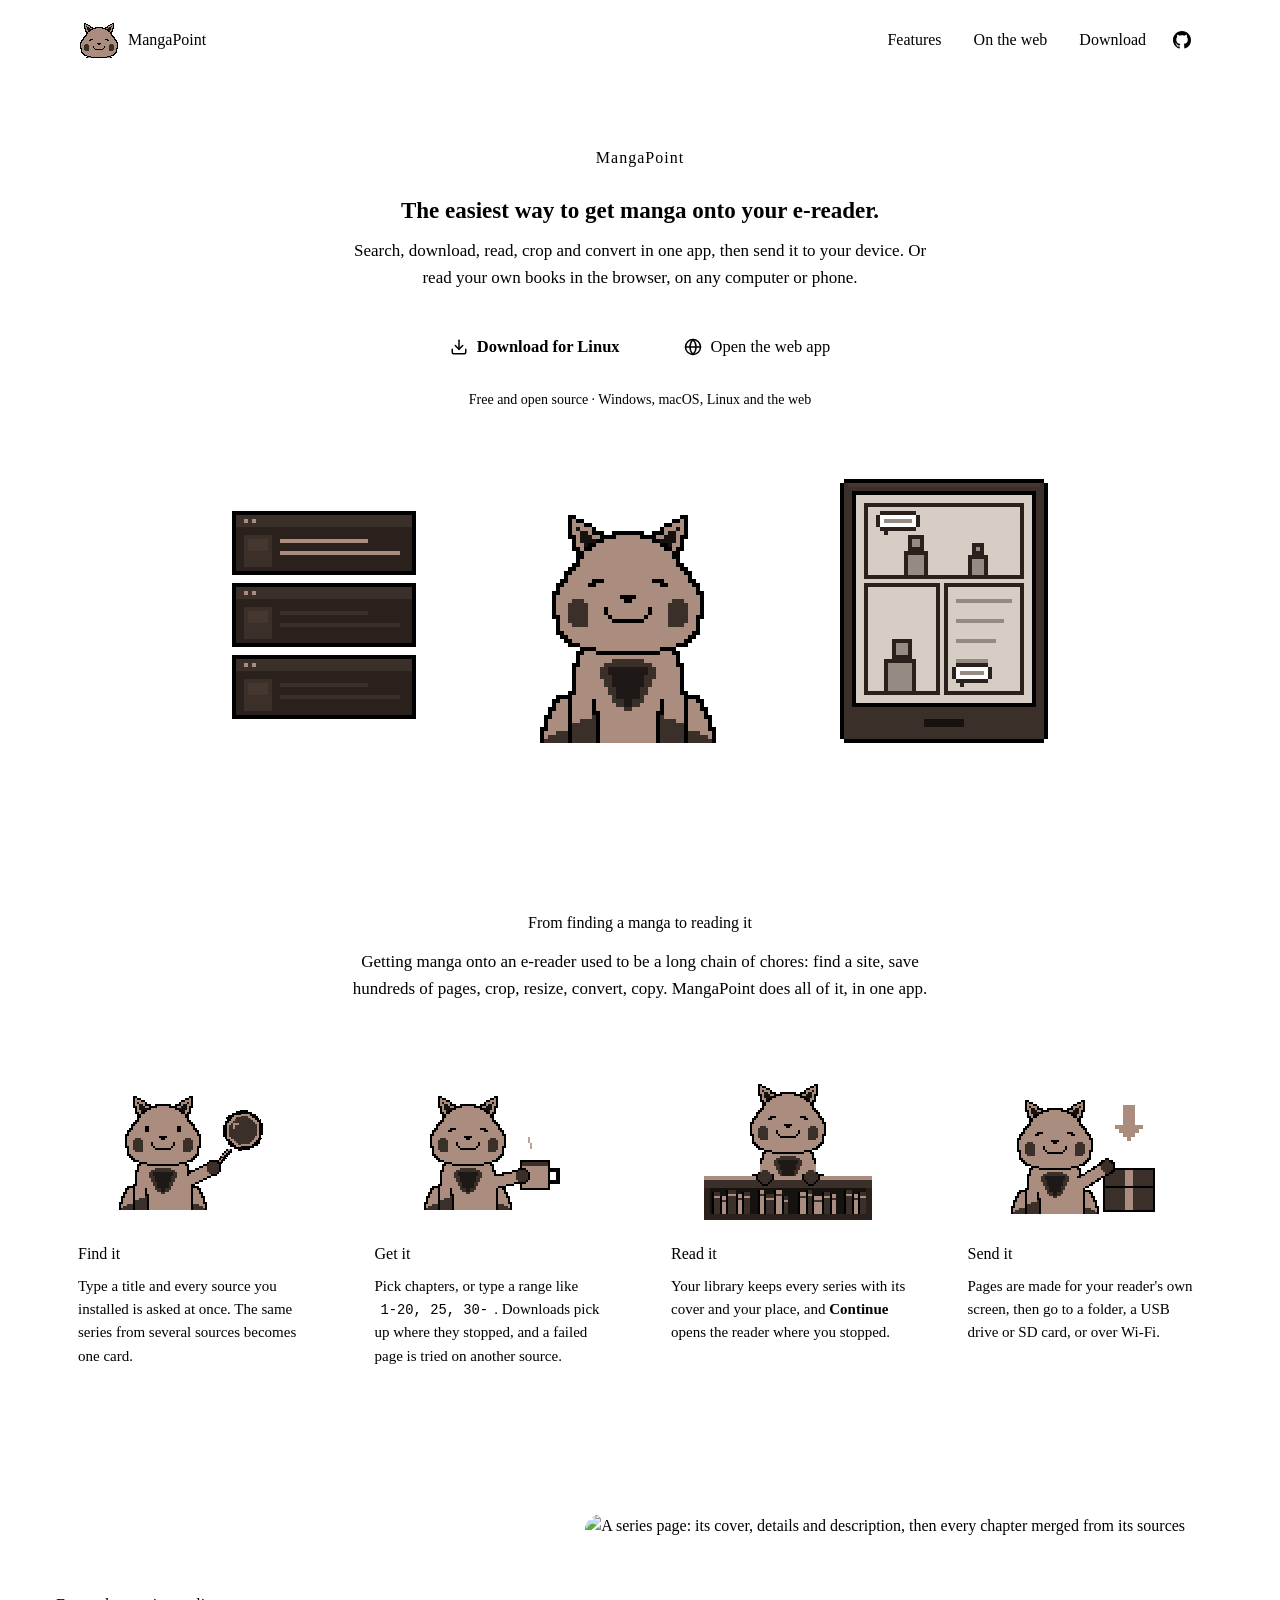
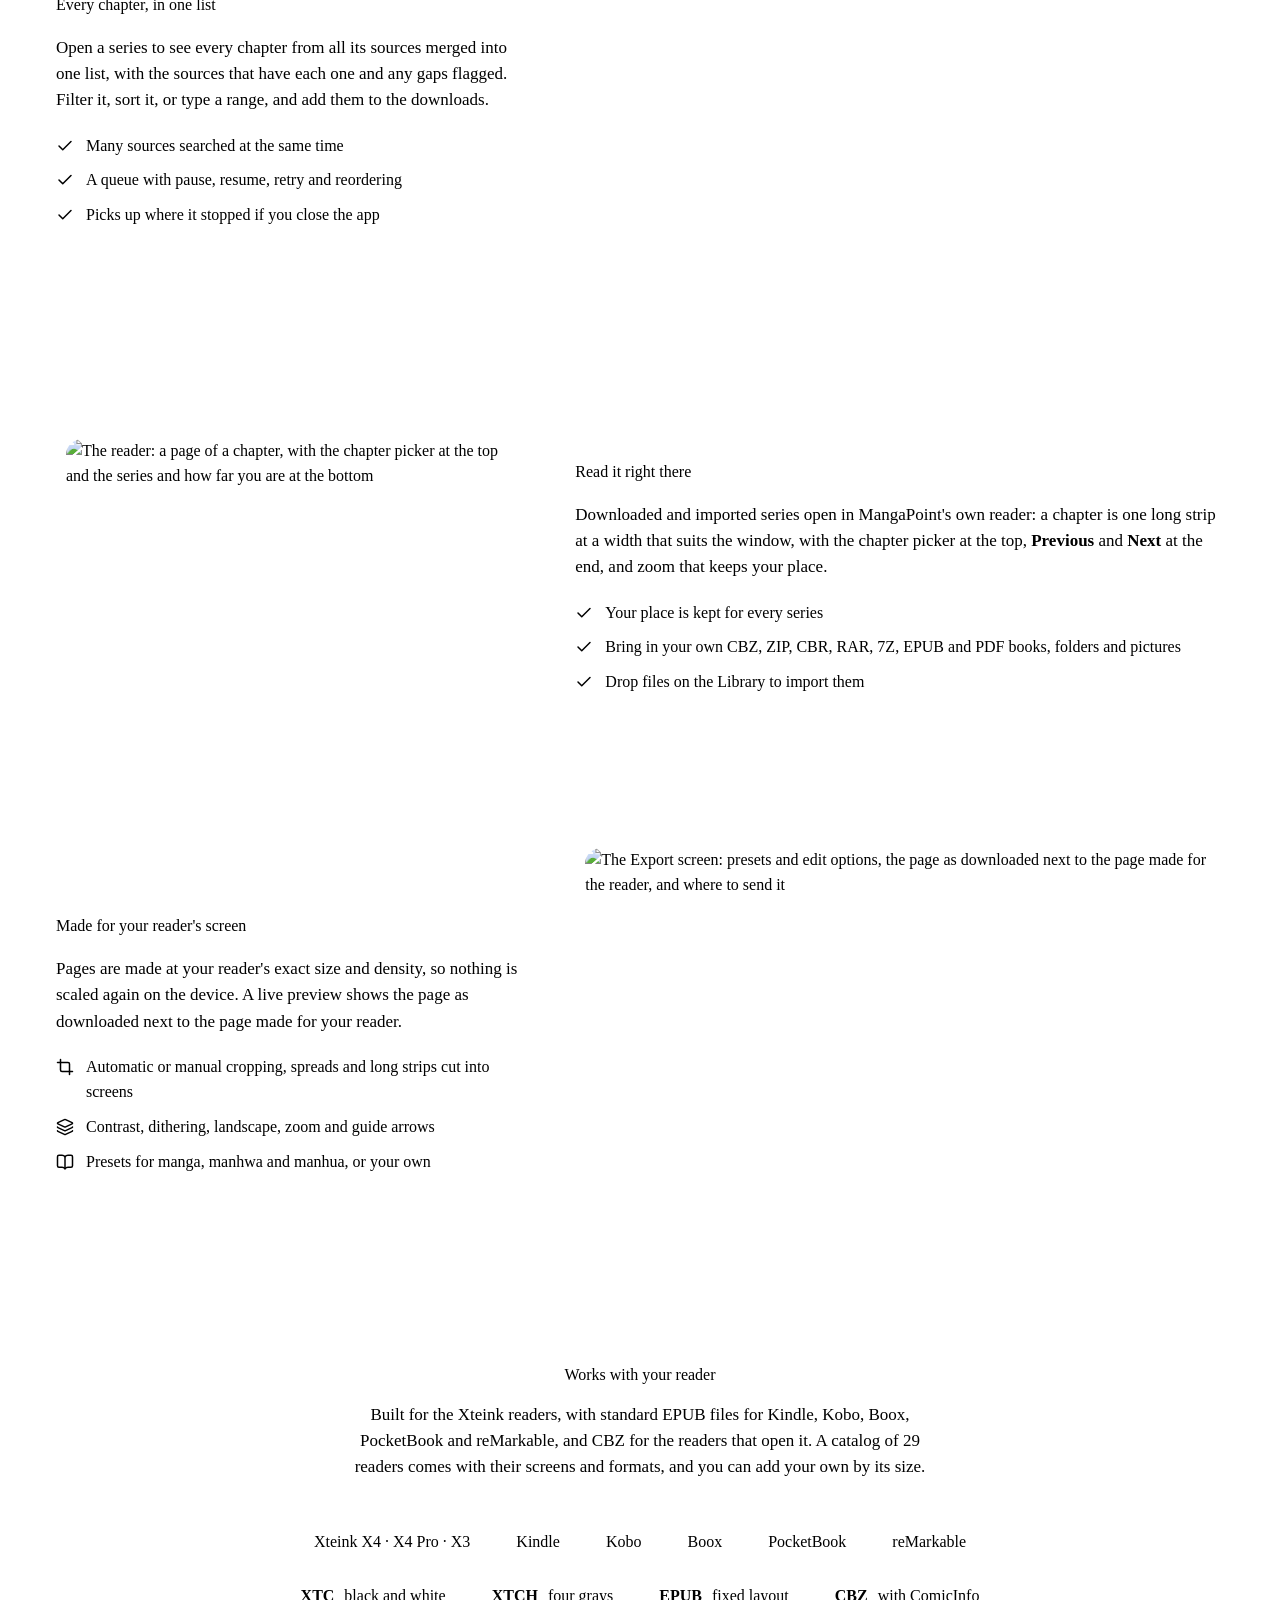
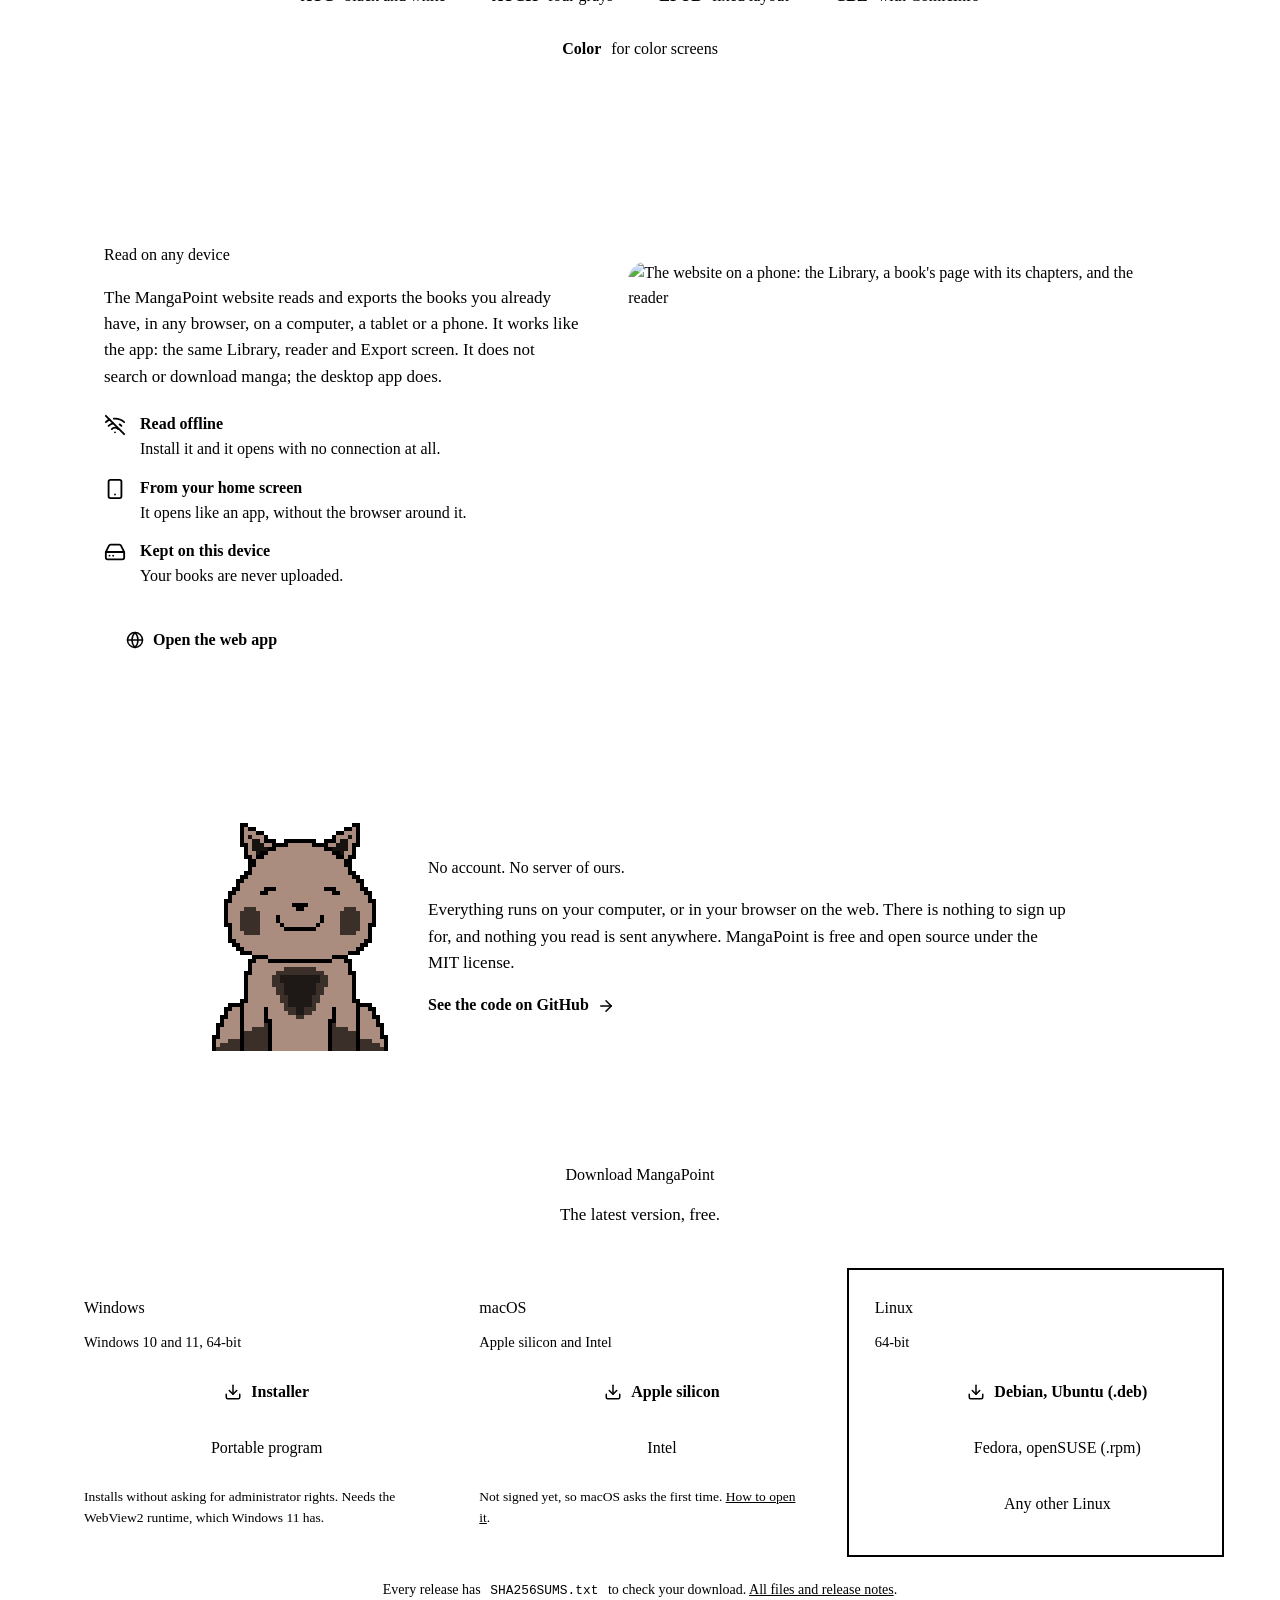
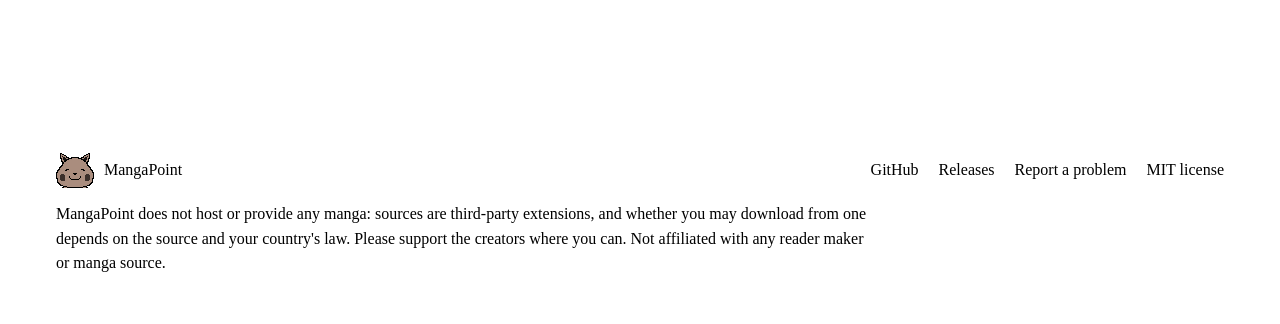
==== commit 2a24cbbe: "feat(site): back to the first page, with the original mascot and an opening like the app's The page " ====
--- a/apps/site/index.html
+++ b/apps/site/index.html
@@ -4,7 +4,7 @@
 <meta charset="utf-8">
 <meta name="viewport" content="width=device-width, initial-scale=1, viewport-fit=cover">
 <title>MangaPoint: manga for your e-reader</title>
-<meta name="description" content="A free app that finds manga across many sources, downloads the chapters you pick, and makes files sized for your e-reader's screen, then sends them over. With its own reader, and a website for the books you already have.">
+<meta name="description" content="Search, download, read, crop and convert manga in one free app, then send it to your e-reader. Or read your own books in the browser, on any computer or phone.">
 <meta name="theme-color" content="#1e1916">
 <meta property="og:title" content="MangaPoint">
 <meta property="og:description" content="The easiest way to get manga onto your e-reader. Free and open source, for Windows, macOS, Linux and the web.">
@@ -27,7 +27,7 @@
     <span>MangaPoint</span>
   </a>
   <nav class="top-links" aria-label="On this page">
-    <a href="#how">How it works</a>
+    <a href="#features">Features</a>
     <a href="#web">On the web</a>
     <a href="#download">Download</a>
     <a href="https://github.com/W1seGit/MangaPoint" class="gh" aria-label="MangaPoint on GitHub">
@@ -45,7 +45,7 @@
     <img class="bd rock-1" src="art/search-rock-1.svg" alt="">
     <img class="bd rock-2" src="art/search-rock-2.svg" alt="">
   </div>
-  <h1 class="title">MangaPoint</h1>
+  <h1 class="title" aria-label="MangaPoint"><span class="letters" aria-hidden="true"><span style="--i:0">M</span><span style="--i:1">a</span><span style="--i:2">n</span><span style="--i:3">g</span><span style="--i:4">a</span><span style="--i:5">P</span><span style="--i:6">o</span><span style="--i:7">i</span><span style="--i:8">n</span><span style="--i:9">t</span></span></h1>
   <p class="lead">The easiest way to get manga onto your e-reader.</p>
   <p class="sub">Search, download, read, crop and convert in one app, then send it to your device. Or read your own books in the browser, on any computer or phone.</p>
   <div class="cta">
@@ -54,126 +54,94 @@
   </div>
   <p class="fine">Free and open source · Windows, macOS, Linux and the web</p>
   <div class="showcase">
-    <img class="sitting" src="art/mascot.svg" alt="The MangaPoint mascot" width="176" height="228">
-    <figure class="frame">
-      <img src="img/library.jpg" width="1440" height="900" alt="The MangaPoint Library: the series you keep, with their covers, how much is downloaded and exported, and where you are in each">
-    </figure>
-  </div>
-</section>
-
-<section class="section what" id="what">
-  <div class="copy">
-    <h2 class="heading">What is MangaPoint?</h2>
-    <p>MangaPoint is a free app for Windows, macOS and Linux that gets manga onto your e-reader. Type a title, tick the chapters you want, and it downloads them, makes files your reader opens at the exact size of its screen, and sends them over.</p>
-    <p>It has its own reader too, so you can read on your computer, and a website that reads the books you already have on any phone or tablet.</p>
-    <p class="muted">It was made for the Xteink readers (X4, X4 Pro, X3) and also makes EPUB files for Kindle, Kobo, Boox, PocketBook and reMarkable, and CBZ comic archives for the readers that open them.</p>
-  </div>
-  <div class="compare" role="table" aria-label="Getting manga onto an e-reader, without and with MangaPoint">
-    <div class="compare-head" role="row"><span role="columnheader"></span><span role="columnheader">Without</span><span role="columnheader">With MangaPoint</span></div>
-    <div class="compare-row" role="row"><b role="rowheader">Finding it</b><span role="cell">Hunt for a site, one title at a time</span><span role="cell">Search many sources at once</span></div>
-    <div class="compare-row" role="row"><b role="rowheader">Getting it</b><span role="cell">Save page images by hand, or run a script</span><span role="cell">Tick chapters, press download</span></div>
-    <div class="compare-row" role="row"><b role="rowheader">Making it fit</b><span role="cell">Crop, resize and convert in other tools</span><span role="cell">Made for your reader's screen, with a live preview</span></div>
-    <div class="compare-row" role="row"><b role="rowheader">Sending it</b><span role="cell">Work out the format, then copy files around</span><span role="cell">To a folder, USB drive, SD card or Wi-Fi</span></div>
-    <div class="compare-row" role="row"><b role="rowheader">Reading it</b><span role="cell">Another app for each format</span><span role="cell">In MangaPoint, or in your phone's browser</span></div>
-  </div>
-</section>
-
-<section class="section" id="how">
-  <h2 class="heading">How it works</h2>
-  <p class="intro">From a title to a book on your reader, in one app. This is the whole way through, with the screens you will see.</p>
-
-  <div class="walk-through">
-    <div class="row-feature">
-      <div class="copy">
-        <img class="scene" src="art/browse.svg" alt="" width="252" height="132">
-        <span class="step-no">Step 1</span>
-        <h3 class="heading">Search every source at once</h3>
-        <p>Type a title and every source you installed is asked at the same time. The same series from several sources becomes one card, with its cover, how many chapters it has and when it was last updated. You choose your sources once, when you first start the app.</p>
-      </div>
-      <figure class="frame"><img src="img/search-results.jpg" loading="lazy" width="1440" height="700" alt="Search results: one card per series, with its cover, chapter count and when it was last updated"></figure>
-    </div>
-
-    <div class="row-feature flip">
-      <div class="copy">
-        <img class="scene" src="art/search.svg" alt="" width="168" height="144">
-        <span class="step-no">Step 2</span>
-        <h3 class="heading">Pick the chapters you want</h3>
-        <p>A series page shows its details and every chapter from all its sources in one list, with the sources that have each one and any gaps flagged. Tick chapters, filter and sort them, or type a range like <code>1-20, 25, 30-</code>.</p>
-      </div>
-      <figure class="frame"><img src="img/series.jpg" loading="lazy" width="1440" height="900" alt="A series page: its cover, details and description, then every chapter merged from its sources"></figure>
-    </div>
-
-    <div class="row-feature">
-      <div class="copy">
-        <img class="scene" src="art/waiting.svg" alt="" width="152" height="144">
-        <span class="step-no">Step 3</span>
-        <h3 class="heading">Download, and let it run</h3>
-        <p>Downloads go one series after another in Tasks, with pause, resume, retry and reordering. If a page fails, another source is tried. Close the app and it picks up where it stopped; a notification tells you when something is done.</p>
-      </div>
-      <figure class="frame"><img src="img/tasks.jpg" loading="lazy" width="1440" height="600" alt="The Tasks page: a download in progress, chapter by chapter, and the exports made before"></figure>
-    </div>
-
-    <div class="row-feature flip">
-      <div class="copy">
-        <img class="scene" src="art/shelf.svg" alt="" width="176" height="152">
-        <span class="step-no">Step 4</span>
-        <h3 class="heading">Keep a library, and read it there</h3>
-        <p>What you download is in your Library, with how much is downloaded and exported and where you stopped. <b>Continue</b> opens MangaPoint's own reader on that page: each chapter is one long strip, with the chapter picker at the top and zoom that keeps your place.</p>
-        <ul class="ticks">
-          <li><svg class="i"><use href="art/icons.svg#check"/></svg>Bring in books you already have: CBZ, ZIP, CBR, RAR, 7Z, EPUB and PDF, folders and pictures</li>
-          <li><svg class="i"><use href="art/icons.svg#check"/></svg>Drop them on the Library, or press Import</li>
-        </ul>
-      </div>
-      <figure class="frame"><img src="img/read.jpg" loading="lazy" width="1440" height="900" alt="The reader: a page of a chapter, with the chapter picker at the top and the series and how far you are at the bottom"></figure>
-    </div>
-
-    <div class="row-feature">
-      <div class="copy">
-        <span class="step-no">Step 5</span>
-        <h3 class="heading">Made for your reader's screen</h3>
-        <p>Tick a series and press <b>Export</b>. Pages are made at your reader's exact size and density, so nothing is scaled again on the device, and the preview shows the page as downloaded next to the page your reader will get.</p>
-        <ul class="ticks">
-          <li><svg class="i"><use href="art/icons.svg#crop"/></svg>Automatic or manual cropping, double-page spreads, long strips cut into screens</li>
-          <li><svg class="i"><use href="art/icons.svg#layers"/></svg>Contrast, dithering, landscape, zoom and guide arrows</li>
-          <li><svg class="i"><use href="art/icons.svg#book-open"/></svg>Start from a preset for manga, manhwa or manhua, or keep your own</li>
-        </ul>
-      </div>
-      <figure class="frame"><img src="img/export.jpg" loading="lazy" width="1440" height="900" alt="The Export screen: presets and edit options, the page as downloaded next to the page made for the reader, and where to send it"></figure>
-    </div>
-
-    <div class="row-feature flip">
-      <div class="copy">
-        <img class="scene" src="art/update.svg" alt="" width="164" height="136">
-        <span class="step-no">Step 6</span>
-        <h3 class="heading">Send it to your reader</h3>
-        <p>Choose your reader and where the files go: a folder, a USB drive or SD card (found for you, with a "Safe to unplug" message when it is done), or Wi-Fi. Then pick the format, and one file per series, per chapter or every few chapters.</p>
-        <ul class="chips formats" aria-label="File formats">
-          <li><b>XTC</b> black and white</li><li><b>XTCH</b> four grays</li><li><b>EPUB</b> for most readers</li><li><b>CBZ</b> comic archive</li><li><b>Color</b> for color screens</li>
-        </ul>
-      </div>
-      <figure class="frame narrow"><img src="img/send-to.png" loading="lazy" width="349" height="478" alt="The Send to panel: the reader, and where to send it"></figure>
-    </div>
-
-    <div class="row-feature">
-      <div class="copy">
-        <span class="step-no">Once</span>
-        <h3 class="heading">Your reader, set up once</h3>
-        <p>A catalog of 29 readers comes with their screen sizes, densities and formats; yours not there? Add it by its name and size. Each reader keeps its own folder, way of sending, firmware and formats, and the Export screen only offers what your reader opens.</p>
-        <ul class="chips" aria-label="Readers">
-          <li>Xteink</li><li>Kindle</li><li>Kobo</li><li>Boox</li><li>PocketBook</li><li>reMarkable</li>
-        </ul>
-      </div>
-      <figure class="frame"><img src="img/reader-settings.jpg" loading="lazy" width="1440" height="800" alt="Settings: your reader, its size, color screen, formats, firmware and export method"></figure>
-    </div>
+    <img class="hero-art" src="art/hero.svg" width="848" height="288" alt="Manga from the web going to an e-reader, past the MangaPoint mascot">
+  </div>
+</section>
+
+<section class="section" id="features">
+  <h2 class="heading">From finding a manga to reading it</h2>
+  <p class="intro">Getting manga onto an e-reader used to be a long chain of chores: find a site, save hundreds of pages, crop, resize, convert, copy. MangaPoint does all of it, in one app.</p>
+  <div class="steps">
+    <article class="step">
+      <img src="art/search.svg" alt="" width="168" height="144">
+      <h3>Find it</h3>
+      <p>Type a title and every source you installed is asked at once. The same series from several sources becomes one card.</p>
+    </article>
+    <article class="step">
+      <img src="art/waiting.svg" alt="" width="152" height="144">
+      <h3>Get it</h3>
+      <p>Pick chapters, or type a range like <code>1-20, 25, 30-</code>. Downloads pick up where they stopped, and a failed page is tried on another source.</p>
+    </article>
+    <article class="step">
+      <img src="art/shelf.svg" alt="" width="176" height="152">
+      <h3>Read it</h3>
+      <p>Your library keeps every series with its cover and your place, and <b>Continue</b> opens the reader where you stopped.</p>
+    </article>
+    <article class="step">
+      <img src="art/update.svg" alt="" width="164" height="136">
+      <h3>Send it</h3>
+      <p>Pages are made for your reader's own screen, then go to a folder, a USB drive or SD card, or over Wi-Fi.</p>
+    </article>
+  </div>
+</section>
+
+<section class="section rows">
+  <div class="row-feature">
+    <div class="copy">
+      <h2 class="heading">Every chapter, in one list</h2>
+      <p>Open a series to see every chapter from all its sources merged into one list, with the sources that have each one and any gaps flagged. Filter it, sort it, or type a range, and add them to the downloads.</p>
+      <ul class="ticks">
+        <li><svg class="i"><use href="art/icons.svg#check"/></svg>Many sources searched at the same time</li>
+        <li><svg class="i"><use href="art/icons.svg#check"/></svg>A queue with pause, resume, retry and reordering</li>
+        <li><svg class="i"><use href="art/icons.svg#check"/></svg>Picks up where it stopped if you close the app</li>
+      </ul>
+    </div>
+    <figure class="frame"><img src="img/series.jpg" loading="lazy" width="1440" height="900" alt="A series page: its cover, details and description, then every chapter merged from its sources"></figure>
+  </div>
+
+  <div class="row-feature flip">
+    <div class="copy">
+      <h2 class="heading">Read it right there</h2>
+      <p>Downloaded and imported series open in MangaPoint's own reader: a chapter is one long strip at a width that suits the window, with the chapter picker at the top, <b>Previous</b> and <b>Next</b> at the end, and zoom that keeps your place.</p>
+      <ul class="ticks">
+        <li><svg class="i"><use href="art/icons.svg#check"/></svg>Your place is kept for every series</li>
+        <li><svg class="i"><use href="art/icons.svg#check"/></svg>Bring in your own CBZ, ZIP, CBR, RAR, 7Z, EPUB and PDF books, folders and pictures</li>
+        <li><svg class="i"><use href="art/icons.svg#check"/></svg>Drop files on the Library to import them</li>
+      </ul>
+    </div>
+    <figure class="frame"><img src="img/read.jpg" loading="lazy" width="1440" height="900" alt="The reader: a page of a chapter, with the chapter picker at the top and the series and how far you are at the bottom"></figure>
+  </div>
+
+  <div class="row-feature">
+    <div class="copy">
+      <h2 class="heading">Made for your reader's screen</h2>
+      <p>Pages are made at your reader's exact size and density, so nothing is scaled again on the device. A live preview shows the page as downloaded next to the page made for your reader.</p>
+      <ul class="ticks">
+        <li><svg class="i"><use href="art/icons.svg#crop"/></svg>Automatic or manual cropping, spreads and long strips cut into screens</li>
+        <li><svg class="i"><use href="art/icons.svg#layers"/></svg>Contrast, dithering, landscape, zoom and guide arrows</li>
+        <li><svg class="i"><use href="art/icons.svg#book-open"/></svg>Presets for manga, manhwa and manhua, or your own</li>
+      </ul>
+    </div>
+    <figure class="frame"><img src="img/export.jpg" loading="lazy" width="1440" height="900" alt="The Export screen: presets and edit options, the page as downloaded next to the page made for the reader, and where to send it"></figure>
+  </div>
+
+  <div class="readers">
+    <h2 class="heading">Works with your reader</h2>
+    <p class="intro">Built for the Xteink readers, with standard EPUB files for Kindle, Kobo, Boox, PocketBook and reMarkable, and CBZ for the readers that open it. A catalog of 29 readers comes with their screens and formats, and you can add your own by its size.</p>
+    <ul class="chips" aria-label="Readers">
+      <li>Xteink X4 · X4 Pro · X3</li><li>Kindle</li><li>Kobo</li><li>Boox</li><li>PocketBook</li><li>reMarkable</li>
+    </ul>
+    <ul class="chips formats" aria-label="File formats">
+      <li><b>XTC</b> black and white</li><li><b>XTCH</b> four grays</li><li><b>EPUB</b> fixed layout</li><li><b>CBZ</b> with ComicInfo</li><li><b>Color</b> for color screens</li>
+    </ul>
   </div>
 </section>
 
 <section class="section" id="web">
   <div class="web-card">
     <div class="copy">
-      <span class="step-no">On the web</span>
       <h2 class="heading">Read on any device</h2>
-      <p>The MangaPoint website reads and exports the books you already have, in any browser, on a computer, a tablet or a phone. It works like the app, with the same Library, reader and Export screen. It does not search or download manga; the desktop app does.</p>
+      <p>The MangaPoint website reads and exports the books you already have, in any browser, on a computer, a tablet or a phone. It works like the app: the same Library, reader and Export screen. It does not search or download manga; the desktop app does.</p>
       <ul class="points">
         <li><svg class="i"><use href="art/icons.svg#wifi-off"/></svg><span><b>Read offline</b>Install it and it opens with no connection at all.</span></li>
         <li><svg class="i"><use href="art/icons.svg#smartphone"/></svg><span><b>From your home screen</b>It opens like an app, without the browser around it.</span></li>
--- a/apps/site/site.css
+++ b/apps/site/site.css
@@ -52,14 +52,19 @@
 .top-links .gh { display: flex; padding: 9px; }
 @media (max-width: 640px) { .top-links a:not(.gh):not([href="#download"]) { display: none; } }
 
-/* ---- the first screen: the app's Search page, with the mascot sitting on a picture of the app ---- */
-.hero { position: relative; padding: 72px var(--gutter) 0; text-align: center; isolation: isolate; }
+/* ---- the first screen: the app's Search page, and a picture of what the app does ---- */
+.hero { position: relative; padding: 72px var(--gutter) 56px; text-align: center; isolation: isolate; }
 .scenery { position: absolute; inset: -80px 0 0; z-index: -1; overflow: hidden; pointer-events: none; }
 .scenery .bd { position: absolute; image-rendering: pixelated; }
-.cloud-1 { top: 92px; right: 2%; width: min(22%, 320px); animation: cloud-drift 36s 1s infinite; }
-.cloud-2 { top: 56px; left: 4%; width: min(20%, 288px); animation: cloud-drift-back 48s 1s infinite; }
-.rock-1 { bottom: 0; right: 0; width: min(34%, 496px); }
-.rock-2 { bottom: 0; left: 0; width: min(30%, 440px); }
+/* As on the app's Search page: the clouds come in from their own sides and then drift in pixel steps, the rocks
+   come up from below. */
+.cloud-1 { top: 92px; right: 2%; width: min(22%, 320px); animation: cloud-in-r 1.1s cubic-bezier(0.2, 0.8, 0.2, 1) 0.1s both, cloud-drift 36s 2s infinite; }
+.cloud-2 { top: 56px; left: 4%; width: min(20%, 288px); animation: cloud-in-l 1.1s cubic-bezier(0.2, 0.8, 0.2, 1) 0.2s both, cloud-drift-back 48s 2s infinite; }
+.rock-1 { bottom: 0; right: 0; width: min(34%, 496px); animation: rock-in 1s cubic-bezier(0.2, 0.8, 0.2, 1) 0.3s both; }
+.rock-2 { bottom: 0; left: 0; width: min(30%, 440px); animation: rock-in 1s cubic-bezier(0.2, 0.8, 0.2, 1) 0.4s both; }
+@keyframes cloud-in-r { from { transform: translateX(60vw); opacity: 0; } to { transform: none; opacity: 1; } }
+@keyframes cloud-in-l { from { transform: translateX(-60vw); opacity: 0; } to { transform: none; opacity: 1; } }
+@keyframes rock-in { from { transform: translateY(110%); opacity: 0; } to { transform: none; opacity: 1; } }
 @keyframes cloud-drift-back {
   0% { transform: translateX(0); animation-timing-function: steps(12); }
   25% { transform: translateX(-16px); animation-timing-function: steps(24); }
@@ -73,73 +78,72 @@
   100% { transform: translateX(0); }
 }
 .title { font: 400 clamp(56px, 10vw, 104px)/1 var(--font-pixel); color: var(--heading); margin: 0 0 22px; letter-spacing: 1px; }
-.title { animation: rise 0.6s cubic-bezier(0.2, 0.8, 0.2, 1) backwards; }
+/* The letters of the name come up one after another, as in the app; then the words under it, one line at a
+   time, coming into focus. */
+.letters span { display: inline-block; animation: letter-in 0.7s cubic-bezier(0.2, 0.8, 0.2, 1) calc(0.25s + var(--i) * 0.055s) backwards; }
+@keyframes letter-in { from { opacity: 0; transform: translateY(0.45em) scale(0.92); } to { opacity: 1; transform: none; } }
 .lead { font-size: clamp(19px, 2.4vw, 23px); color: var(--heading); font-weight: 600; margin: 0 auto 10px; max-width: 640px; }
 .sub { font-size: 17px; margin: 0 auto 30px; max-width: 600px; }
-.lead, .sub { animation: rise 0.6s cubic-bezier(0.2, 0.8, 0.2, 1) 0.08s backwards; }
-.cta { display: flex; flex-wrap: wrap; justify-content: center; gap: 12px; animation: rise 0.6s cubic-bezier(0.2, 0.8, 0.2, 1) 0.16s backwards; }
+.cta { display: flex; flex-wrap: wrap; justify-content: center; gap: 12px; }
 .cta .btn { min-height: 52px; padding: 0 26px; font-size: 16.5px; }
 .fine { margin: 16px auto 0; font-size: 14px; color: var(--muted); }
 .fine a { color: var(--icon); }
+.lead, .sub, .cta, .hero .fine { animation: words-in 0.8s cubic-bezier(0.2, 0.8, 0.2, 1) backwards; }
+.lead { animation-delay: 0.75s; }
+.sub { animation-delay: 0.85s; }
+.cta { animation-delay: 0.95s; }
+.hero .fine { animation-delay: 1.05s; }
+@keyframes words-in { from { opacity: 0; transform: translateY(12px); filter: blur(6px); } to { opacity: 1; transform: none; filter: none; } }
 @keyframes rise { from { opacity: 0; transform: translateY(14px); } to { opacity: 1; transform: none; } }
+.top { animation: top-in 0.6s cubic-bezier(0.2, 0.8, 0.2, 1) backwards; }
+@keyframes top-in { from { opacity: 0; transform: translateY(-100%); } to { opacity: 1; transform: none; } }
 
-.showcase { position: relative; max-width: 1040px; margin: calc(57 * var(--px) + 28px) auto 0; }
-/* The drawing as it was drawn, sitting on the top edge of the picture. */
-.sitting { position: absolute; left: 50%; bottom: 100%; width: calc(44 * var(--px)); height: auto; transform: translateX(-50%); image-rendering: pixelated; z-index: 1; }
+/* The picture: the sites, the mascot and the reader come in by themselves (their motion is in the picture). */
+.showcase { margin: 44px auto 0; }
+.hero-art { display: block; margin: 0 auto; width: min(100%, calc(212 * var(--px))); height: auto; image-rendering: pixelated; }
+
 .frame { margin: 0; padding: 10px; background: var(--sub); border-radius: var(--radius-lg); box-shadow: 0 30px 80px -30px var(--dark), 0 0 0 1px var(--third) inset; }
 .frame img { display: block; width: 100%; height: auto; border-radius: 16px; }
-.showcase .frame { animation: rise 0.7s cubic-bezier(0.2, 0.8, 0.2, 1) 0.24s backwards; }
-.showcase .sitting { animation: peek 0.7s cubic-bezier(0.2, 0.8, 0.2, 1) 0.6s backwards; }
-@keyframes peek { from { transform: translate(-50%, 30%); opacity: 0; } to { transform: translateX(-50%); opacity: 1; } }
 
 /* ---- the sections ---- */
 .section { max-width: calc(var(--page) + 2 * var(--gutter)); margin: 0 auto; padding: 112px var(--gutter) 0; }
 .heading { font: 400 clamp(28px, 4vw, 40px)/1.15 var(--font-pixel); color: var(--heading); margin: 0 0 14px; text-wrap: balance; }
-.lead, .intro { text-wrap: balance; }
+.lead, .intro, .step h3 { text-wrap: balance; }
 .section > .heading, .section > .intro { text-align: center; }
 .intro { max-width: 680px; margin: 0 auto 40px; font-size: 17px; }
 .muted { color: var(--muted); }
 
-/* What it is: a few words, and getting manga onto a reader without and with it. */
-.what { display: grid; grid-template-columns: minmax(0, 5fr) minmax(0, 6fr); gap: 56px; align-items: center; }
-.what .copy p { font-size: 17px; }
-.what .copy p.muted { font-size: 15px; }
-.compare { background: var(--sub); border-radius: var(--radius-lg); padding: 8px 22px; }
-.compare-head, .compare-row { display: grid; grid-template-columns: 0.8fr 1fr 1fr; gap: 18px; padding: 14px 0; align-items: baseline; }
-.compare-head { font-size: 13px; text-transform: uppercase; letter-spacing: 0.06em; color: var(--muted); padding-bottom: 6px; }
-.compare-head span:last-child { color: var(--icon); }
-.compare-row { border-top: 1px solid var(--third); font-size: 15px; }
-.compare-row span:nth-child(2) { color: var(--muted); }
-.compare-row span:last-child { color: var(--heading); font-weight: 500; }
-@media (max-width: 900px) { .what { grid-template-columns: minmax(0, 1fr); gap: 32px; } }
-@media (max-width: 520px) {
-  .compare-head { display: none; }
-  .compare-row { grid-template-columns: minmax(0, 1fr); gap: 2px; }
-  .compare-row span:nth-child(2) { text-decoration: line-through; text-decoration-color: var(--line-strong); }
-}
+/* The four steps, each with the scene from the app that goes with it. */
+.steps { display: grid; grid-template-columns: repeat(4, minmax(0, 1fr)); gap: 18px; }
+.step { background: var(--sub); border-radius: var(--radius-lg); padding: 26px 22px 24px; display: flex; flex-direction: column; transition: transform 0.2s cubic-bezier(0.2, 0.8, 0.2, 1); }
+.step:hover { transform: translateY(-4px); }
+/* Two screen pixels for each of the drawing's, so they are all the same size; the shorter ones stand lower so
+   the titles line up. */
+.step img { max-width: 100%; height: auto; align-self: center; margin: 4px 0 18px; image-rendering: pixelated; }
+.step img[src$="search.svg"], .step img[src$="waiting.svg"] { padding-top: 8px; }
+.step img[src$="update.svg"] { padding-top: 16px; }
+.step h3 { font: 400 22px/1.2 var(--font-pixel); color: var(--heading); margin: 0 0 8px; }
+.step p { margin: 0; font-size: 15px; }
+@media (max-width: 980px) { .steps { grid-template-columns: repeat(2, minmax(0, 1fr)); } }
+@media (max-width: 560px) { .steps { grid-template-columns: minmax(0, 1fr); } }
 
-/* How it works: a step's words on one side and its screen on the other, sides changing as they go down. */
-.walk-through { display: grid; gap: 112px; }
-/* Two screen pixels for each of the drawing's (the width and height in the page). */
-.scene { display: block; max-width: 100%; height: auto; margin: 0 0 18px; image-rendering: pixelated; }
-.step-no { display: inline-block; background: var(--third); color: var(--icon); border-radius: var(--radius); padding: 4px 12px; font-size: 13px; font-weight: 600; letter-spacing: 0.04em; text-transform: uppercase; margin-bottom: 14px; }
-.copy .heading { font-size: clamp(26px, 3.4vw, 34px); }
-.frame.narrow { max-width: 369px; justify-self: center; width: 100%; }
+/* A feature: the words on one side and the app on the other, sides changing as they go down. */
+.rows { display: grid; gap: 112px; }
 .row-feature { display: grid; grid-template-columns: minmax(0, 5fr) minmax(0, 7fr); gap: 56px; align-items: center; }
-.row-feature.flip { grid-template-columns: minmax(0, 7fr) minmax(0, 5fr); }
 .row-feature.flip .copy { order: 2; }
 .copy p { font-size: 17px; }
 .ticks { list-style: none; padding: 0; margin: 20px 0 0; display: grid; gap: 10px; }
 .ticks li { display: flex; gap: 12px; align-items: flex-start; }
 .ticks .i { margin-top: 3px; color: var(--icon); }
 @media (max-width: 900px) {
-  .walk-through { gap: 80px; }
-  .row-feature, .row-feature.flip { grid-template-columns: minmax(0, 1fr); gap: 28px; }
+  .rows { gap: 80px; }
+  .row-feature { grid-template-columns: minmax(0, 1fr); gap: 28px; }
   .row-feature.flip .copy { order: 0; }
 }
 
-.chips { list-style: none; padding: 0; margin: 20px 0 0; display: flex; flex-wrap: wrap; gap: 8px; }
-.chips li { background: var(--sub); border-radius: var(--radius-lg); padding: 7px 15px; font-weight: 500; font-size: 15px; }
+.readers { text-align: center; }
+.chips { list-style: none; padding: 0; margin: 0 auto 12px; display: flex; flex-wrap: wrap; justify-content: center; gap: 10px; max-width: 820px; }
+.chips li { background: var(--sub); border-radius: var(--radius-lg); padding: 9px 18px; font-weight: 500; }
 .chips.formats li { background: var(--third); }
 .chips b { margin-right: 6px; }
 
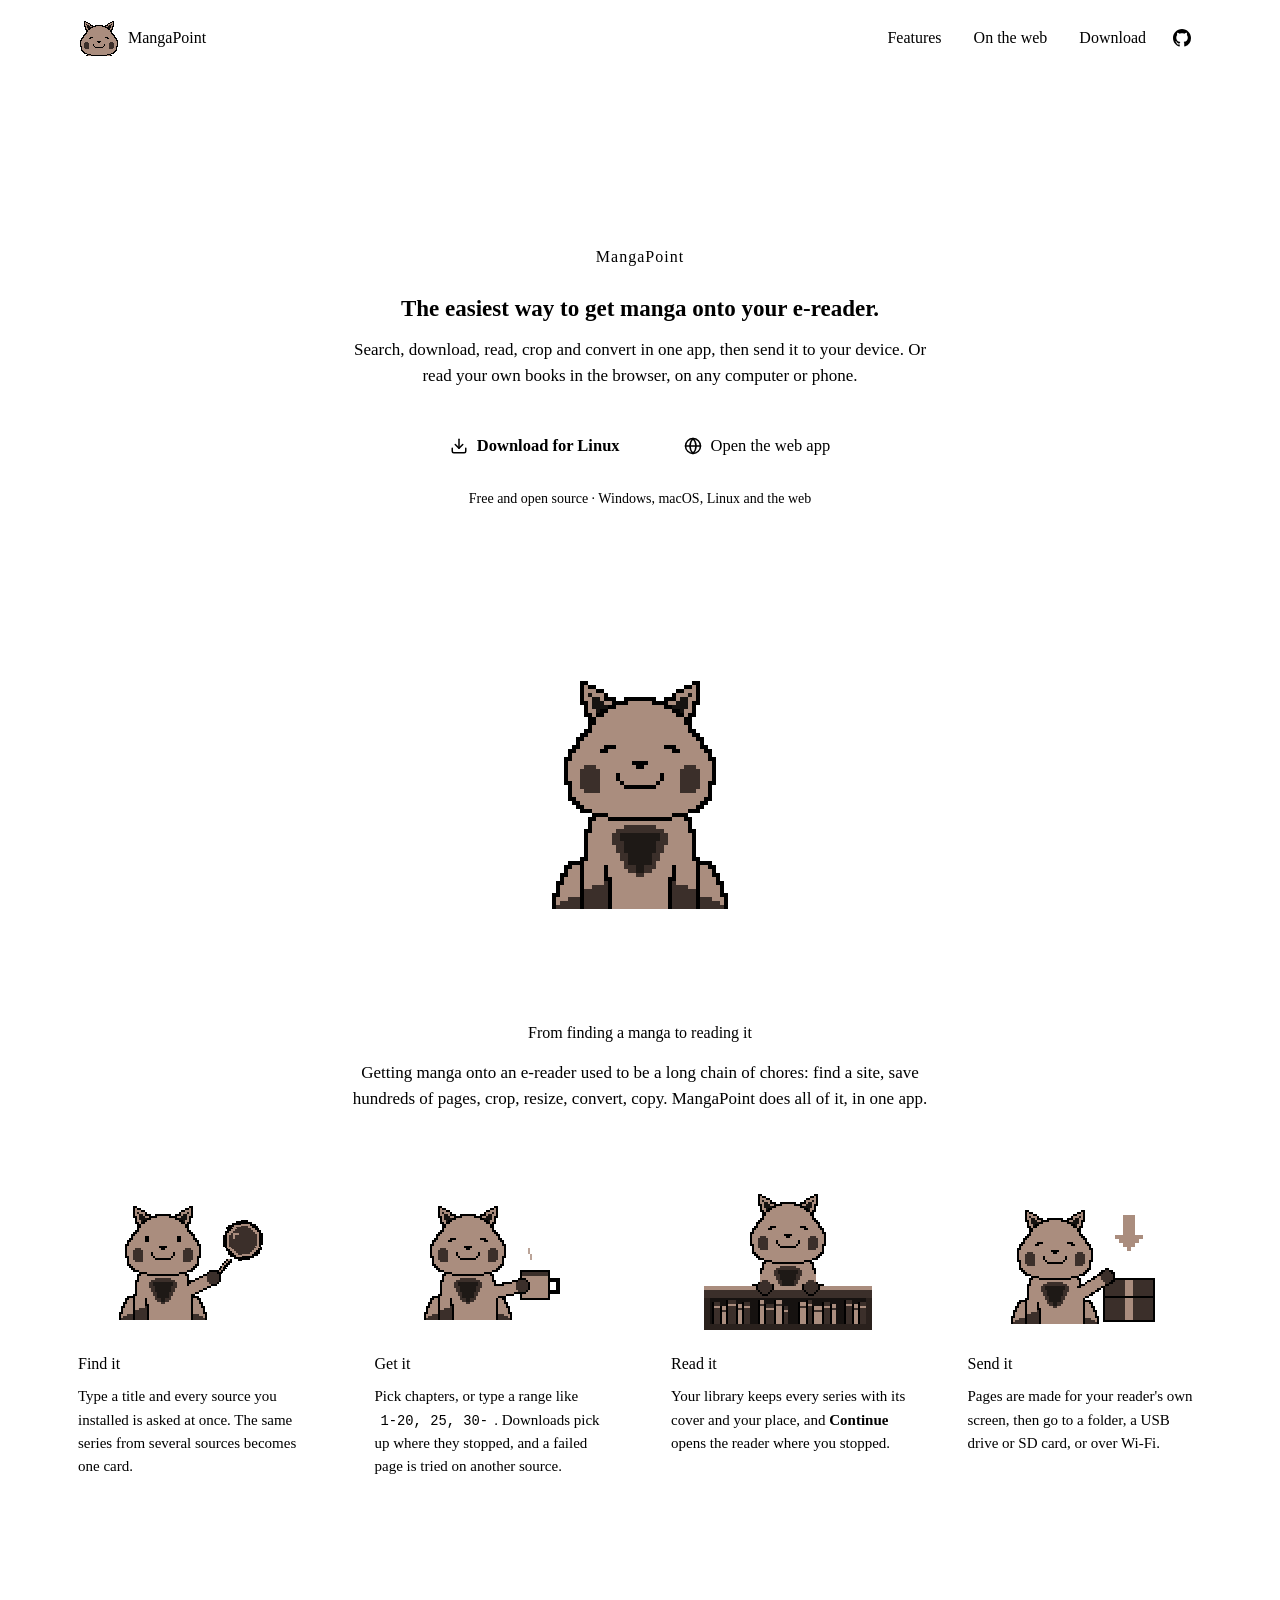
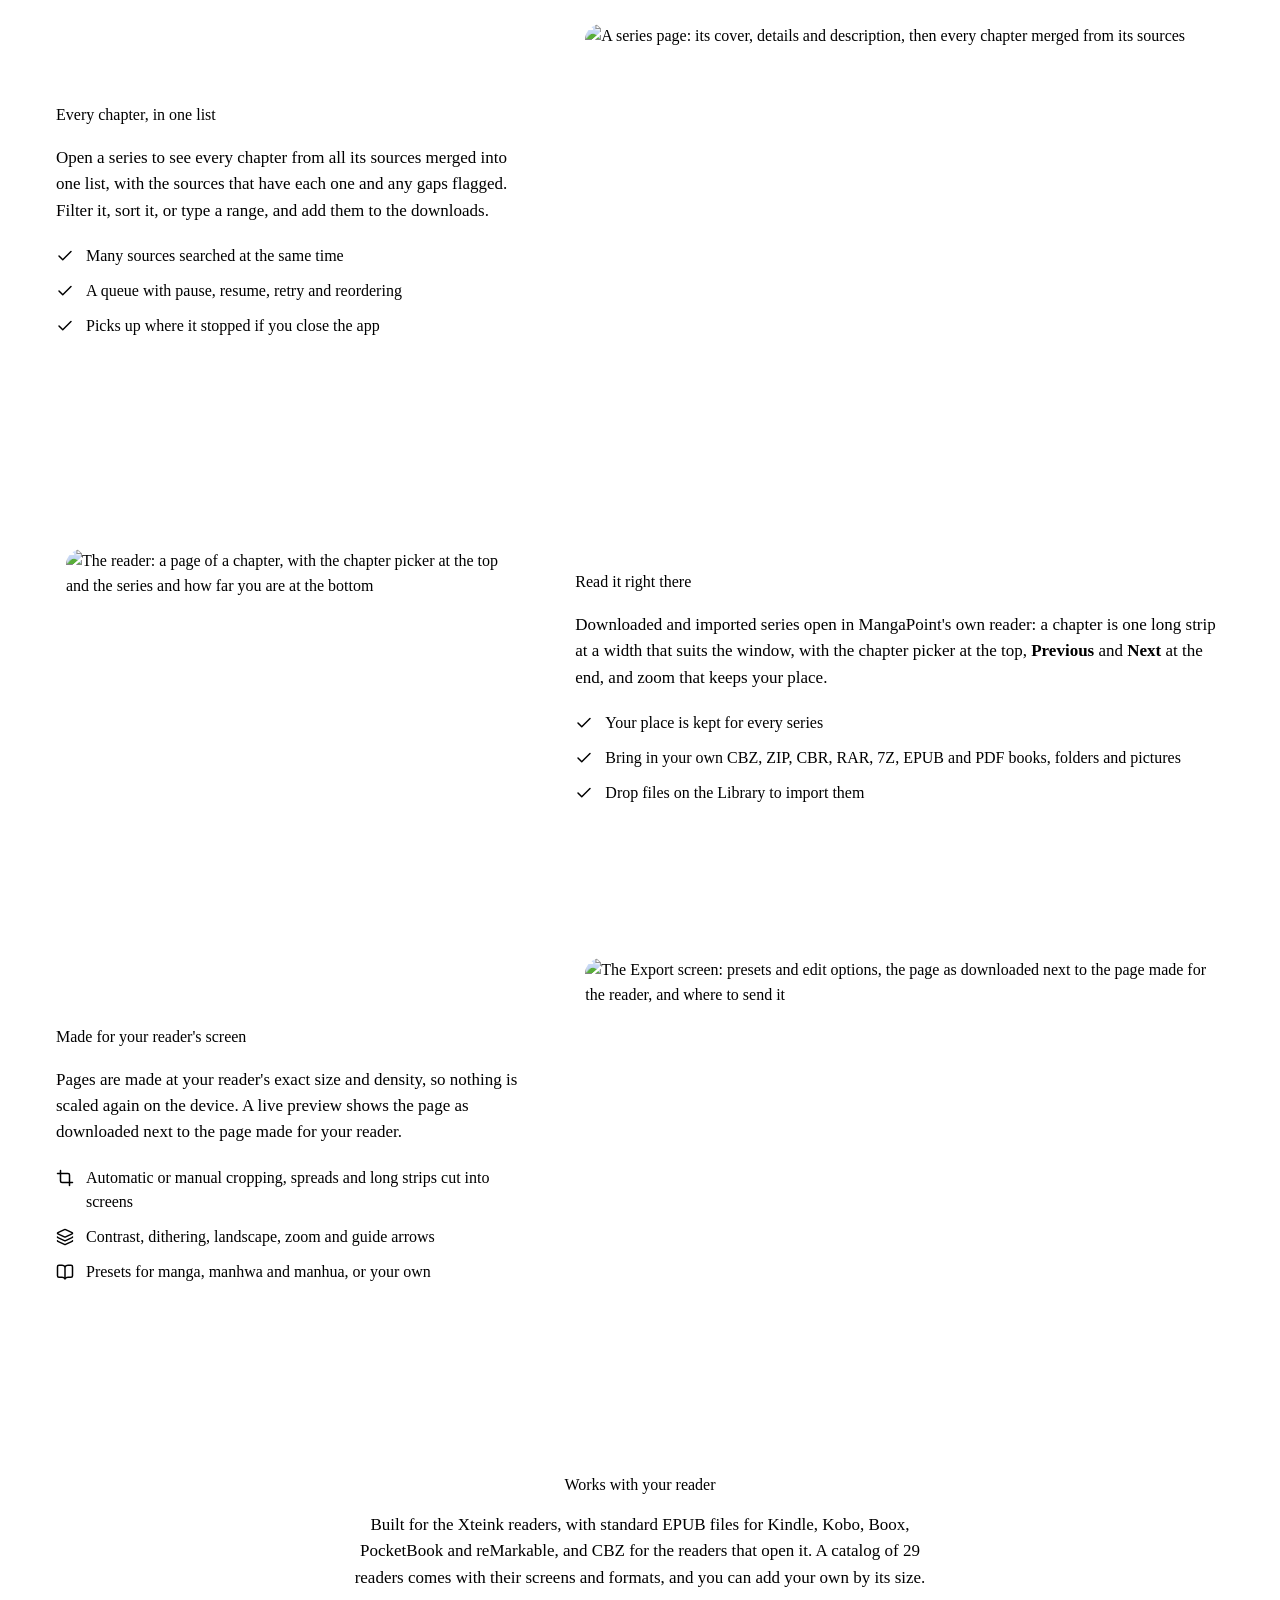
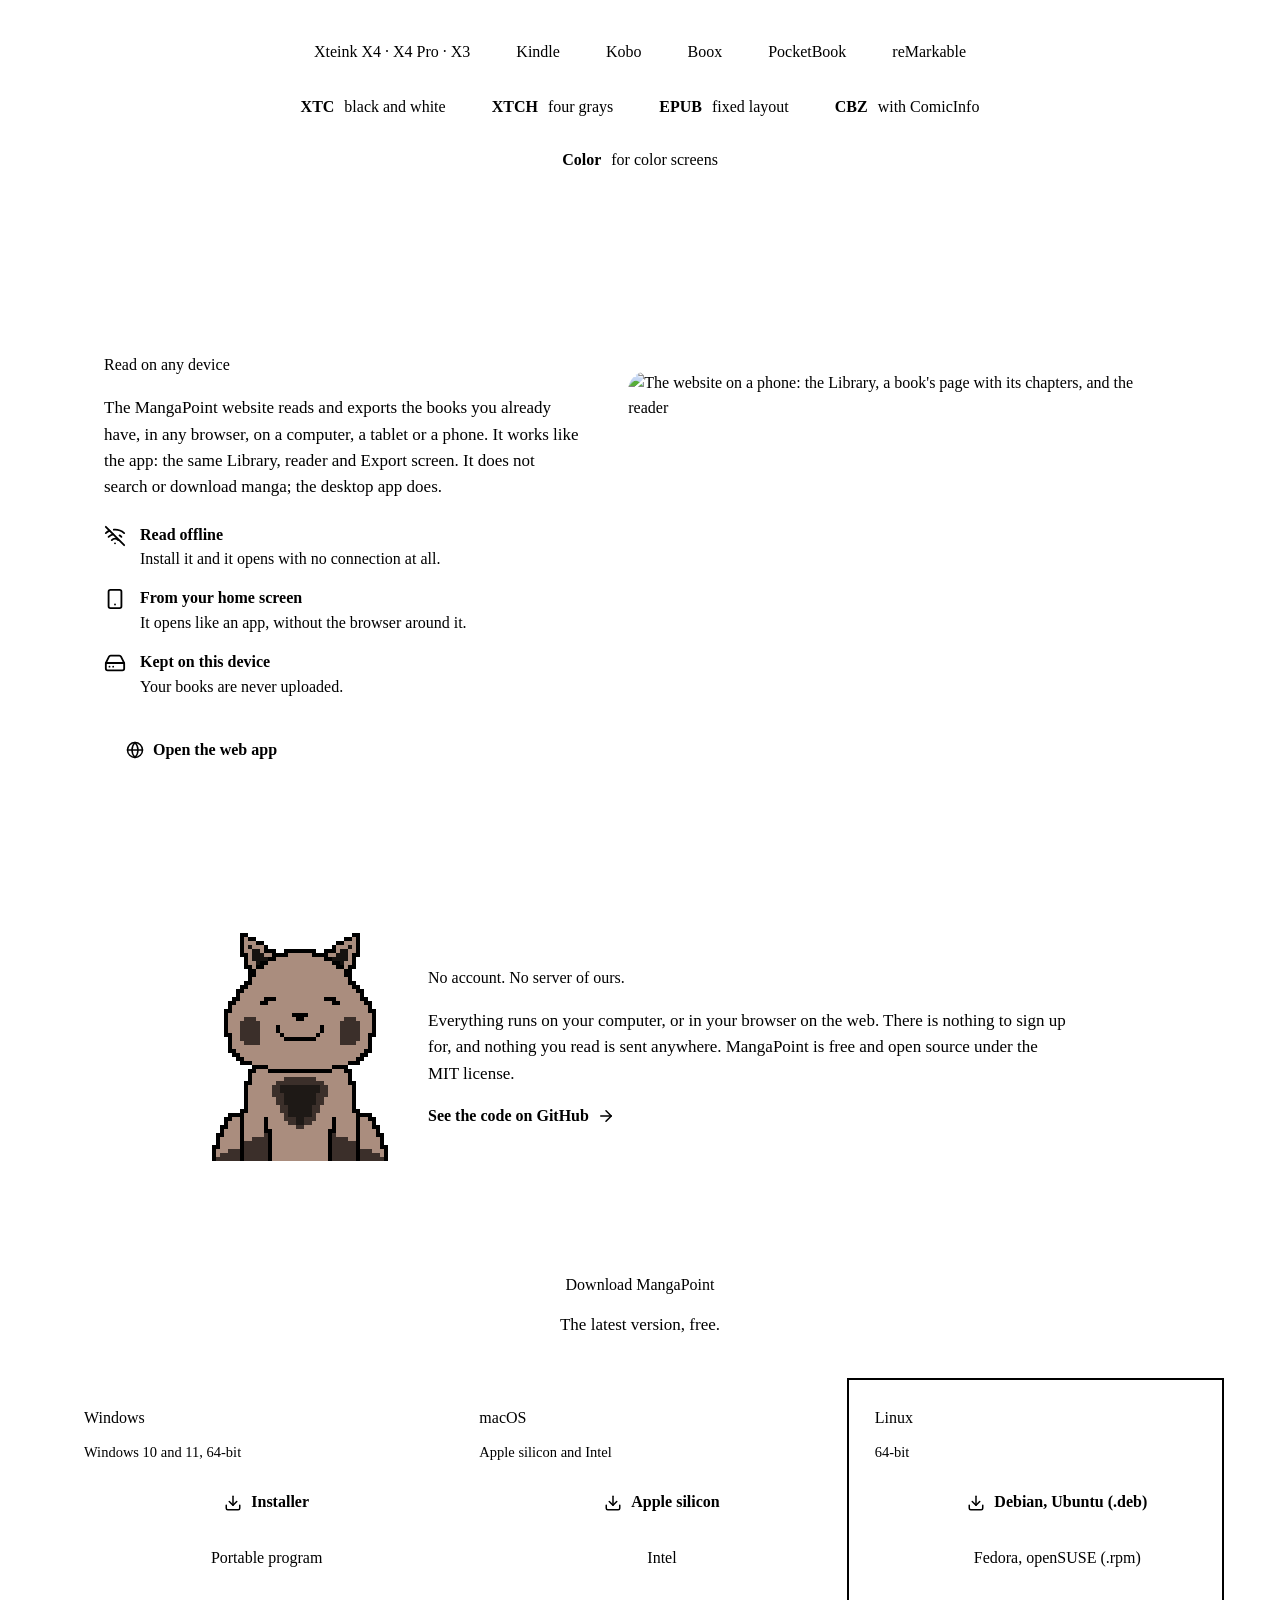
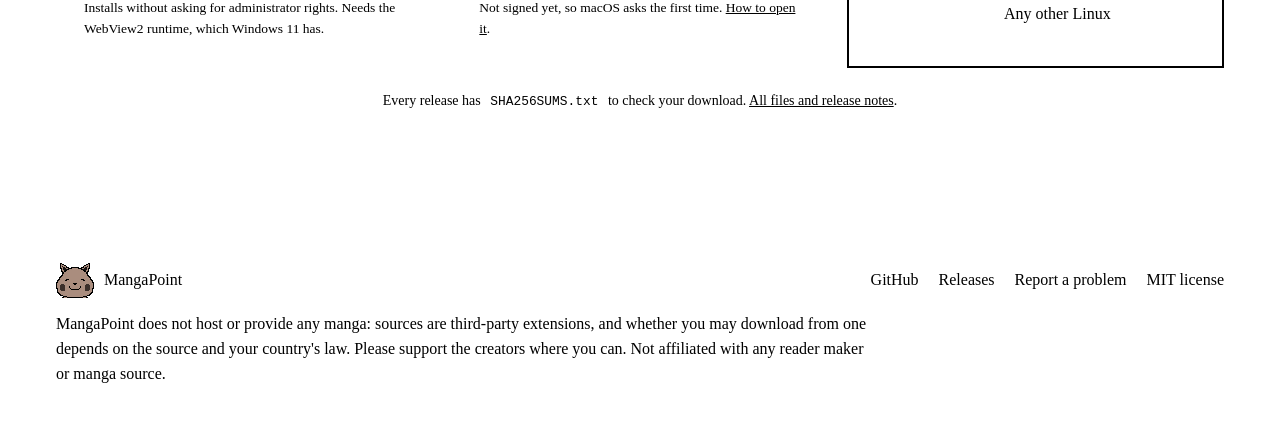
==== commit 1402d635: "feat(site): Rullo at the bottom of a first screen that fills the window The drawing of pages flying " ====
--- a/apps/site/index.html
+++ b/apps/site/index.html
@@ -45,16 +45,20 @@
     <img class="bd rock-1" src="art/search-rock-1.svg" alt="">
     <img class="bd rock-2" src="art/search-rock-2.svg" alt="">
   </div>
-  <h1 class="title" aria-label="MangaPoint"><span class="letters" aria-hidden="true"><span style="--i:0">M</span><span style="--i:1">a</span><span style="--i:2">n</span><span style="--i:3">g</span><span style="--i:4">a</span><span style="--i:5">P</span><span style="--i:6">o</span><span style="--i:7">i</span><span style="--i:8">n</span><span style="--i:9">t</span></span></h1>
-  <p class="lead">The easiest way to get manga onto your e-reader.</p>
-  <p class="sub">Search, download, read, crop and convert in one app, then send it to your device. Or read your own books in the browser, on any computer or phone.</p>
-  <div class="cta">
-    <a class="btn primary" id="get" href="#download"><svg class="i"><use href="art/icons.svg#download"/></svg><span>Download</span></a>
-    <a class="btn" id="open-web" href="https://app.mangapoint.org/"><svg class="i"><use href="art/icons.svg#globe"/></svg><span>Open the web app</span></a>
-  </div>
-  <p class="fine">Free and open source · Windows, macOS, Linux and the web</p>
-  <div class="showcase">
-    <img class="hero-art" src="art/hero.svg" width="848" height="288" alt="Manga from the web going to an e-reader, past the MangaPoint mascot">
+  <div class="hero-words">
+    <h1 class="title" aria-label="MangaPoint"><span class="letters" aria-hidden="true"><span style="--i:0">M</span><span style="--i:1">a</span><span style="--i:2">n</span><span style="--i:3">g</span><span style="--i:4">a</span><span style="--i:5">P</span><span style="--i:6">o</span><span style="--i:7">i</span><span style="--i:8">n</span><span style="--i:9">t</span></span></h1>
+    <p class="lead">The easiest way to get manga onto your e-reader.</p>
+    <p class="sub">Search, download, read, crop and convert in one app, then send it to your device. Or read your own books in the browser, on any computer or phone.</p>
+    <div class="cta">
+      <a class="btn primary" id="get" href="#download"><svg class="i"><use href="art/icons.svg#download"/></svg><span>Download</span></a>
+      <a class="btn" id="open-web" href="https://app.mangapoint.org/"><svg class="i"><use href="art/icons.svg#globe"/></svg><span>Open the web app</span></a>
+    </div>
+    <p class="fine">Free and open source · Windows, macOS, Linux and the web</p>
+  </div>
+  <!-- Rullo, at the bottom of the first screen: pointed at, he is delighted and his name follows the pointer. -->
+  <div class="rullo" id="rullo">
+    <img class="rullo-calm" src="art/mascot.svg" alt="Rullo, the MangaPoint mascot" width="176" height="228">
+    <img class="rullo-glad" src="art/mascot-glad.svg" alt="" width="176" height="228" aria-hidden="true">
   </div>
 </section>
 
@@ -193,6 +197,8 @@
 
 </main>
 
+<div class="name-tag" id="name-tag" aria-hidden="true"><span class="tag-box"><span>Rullo</span></span></div>
+
 <footer class="foot">
   <div class="foot-brand">
     <img class="mark" src="art/mark.svg" alt="" width="38" height="35">
--- a/apps/site/site.css
+++ b/apps/site/site.css
@@ -5,6 +5,7 @@
   --px: 4px;                 /* one pixel of the mascot's drawing */
   --page: 1120px;
   --gutter: 24px;
+  --bar: 60px;               /* the height of the bar at the top */
   scroll-behavior: smooth;
   scroll-padding-top: 80px;
 }
@@ -38,7 +39,7 @@
 .top {
   position: sticky; top: 0; z-index: 50;
   display: flex; align-items: center; gap: 20px;
-  padding: 12px max(var(--gutter), calc((100% - var(--page)) / 2));
+  height: var(--bar); padding: 0 max(var(--gutter), calc((100% - var(--page)) / 2));
   background: color-mix(in srgb, var(--bg) 86%, transparent);
   -webkit-backdrop-filter: blur(12px); backdrop-filter: blur(12px);
   border-bottom: 1px solid transparent; transition: border-color 0.2s;
@@ -53,7 +54,14 @@
 @media (max-width: 640px) { .top-links a:not(.gh):not([href="#download"]) { display: none; } }
 
 /* ---- the first screen: the app's Search page, and a picture of what the app does ---- */
-.hero { position: relative; padding: 72px var(--gutter) 56px; text-align: center; isolation: isolate; }
+/* It fills the window under the bar, so nothing below it shows until the page is scrolled; the words sit in the
+   middle of the room above Rullo, who sits on the bottom edge. */
+.hero {
+  position: relative; isolation: isolate; text-align: center;
+  min-height: calc(100vh - var(--bar)); min-height: calc(100svh - var(--bar));
+  display: flex; flex-direction: column; align-items: center; padding: 0 var(--gutter);
+}
+.hero-words { flex: 1; display: flex; flex-direction: column; justify-content: center; padding: 32px 0 28px; }
 .scenery { position: absolute; inset: -80px 0 0; z-index: -1; overflow: hidden; pointer-events: none; }
 .scenery .bd { position: absolute; image-rendering: pixelated; }
 /* As on the app's Search page: the clouds come in from their own sides and then drift in pixel steps, the rocks
@@ -77,7 +85,7 @@
   75% { transform: translateX(-16px); animation-timing-function: steps(12); }
   100% { transform: translateX(0); }
 }
-.title { font: 400 clamp(56px, 10vw, 104px)/1 var(--font-pixel); color: var(--heading); margin: 0 0 22px; letter-spacing: 1px; }
+.title { font: 400 clamp(48px, min(10vw, 12.5vh), 104px)/1 var(--font-pixel); color: var(--heading); margin: 0 0 22px; letter-spacing: 1px; }
 /* The letters of the name come up one after another, as in the app; then the words under it, one line at a
    time, coming into focus. */
 .letters span { display: inline-block; animation: letter-in 0.7s cubic-bezier(0.2, 0.8, 0.2, 1) calc(0.25s + var(--i) * 0.055s) backwards; }
@@ -99,8 +107,41 @@
 @keyframes top-in { from { opacity: 0; transform: translateY(-100%); } to { opacity: 1; transform: none; } }
 
 /* The picture: the sites, the mascot and the reader come in by themselves (their motion is in the picture). */
-.showcase { margin: 44px auto 0; }
-.hero-art { display: block; margin: 0 auto; width: min(100%, calc(212 * var(--px))); height: auto; image-rendering: pixelated; }
+/* Rullo comes up from below last. Pointed at (or tapped), he is delighted: the second drawing, the same size,
+   lies on top of the first. */
+.rullo { --rp: var(--px); position: relative; flex: none; width: calc(44 * var(--rp)); animation: rock-in 0.9s cubic-bezier(0.2, 0.8, 0.2, 1) 1.15s backwards; }
+/* In a short window he is drawn a step smaller, so all of him still fits on the first screen. */
+@media (max-height: 760px) { .rullo { --rp: 3px; } }
+@media (max-height: 560px) { .rullo { --rp: 2px; } }
+/* A short phone, where the words take more lines: smaller still, with less room around the words. */
+@media (max-height: 720px) and (max-width: 700px) { .rullo { --rp: 2px; } .hero-words { padding: 16px 0 14px; } .hero .sub { margin-bottom: 22px; } }
+.rullo img { display: block; width: 100%; height: auto; image-rendering: pixelated; -webkit-user-drag: none; user-select: none; }
+.rullo-glad { position: absolute; inset: 0; opacity: 0; }
+.rullo.glad .rullo-glad { opacity: 1; }
+.rullo.glad .rullo-calm { opacity: 0; }
+@media (hover: hover) {
+  .rullo:hover .rullo-glad { opacity: 1; }
+  .rullo:hover .rullo-calm { opacity: 0; }
+}
+
+/* His name, following the pointer just above it: the pixel font in a box with stepped pixel corners and a
+   little stepped tail pointing down at the pointer. */
+.name-tag {
+  --s: 3px;
+  position: fixed; left: 0; top: 0; z-index: 60; pointer-events: none;
+  transform: translate(-50%, calc(-100% - 14px));
+  font: 400 18px/1 var(--font-pixel); color: var(--dark); letter-spacing: 1px; white-space: nowrap;
+  opacity: 0; transition: opacity 0.12s steps(2);
+}
+.name-tag.on { opacity: 1; }
+.tag-box { display: block; padding: var(--s); background: #000; clip-path: polygon(0 var(--s), var(--s) var(--s), var(--s) 0, calc(100% - var(--s)) 0, calc(100% - var(--s)) var(--s), 100% var(--s), 100% calc(100% - var(--s)), calc(100% - var(--s)) calc(100% - var(--s)), calc(100% - var(--s)) 100%, var(--s) 100%, var(--s) calc(100% - var(--s)), 0 calc(100% - var(--s))); }
+.tag-box span { display: block; padding: 5px 11px 6px; background: var(--icon); clip-path: polygon(0 var(--s), var(--s) var(--s), var(--s) 0, calc(100% - var(--s)) 0, calc(100% - var(--s)) var(--s), 100% var(--s), 100% calc(100% - var(--s)), calc(100% - var(--s)) calc(100% - var(--s)), calc(100% - var(--s)) 100%, var(--s) 100%, var(--s) calc(100% - var(--s)), 0 calc(100% - var(--s))); }
+/* The tail: a stepped triangle of black pixels, with the box's colour inside its first row. */
+.name-tag::after {
+  content: ""; position: absolute; left: 50%; top: 100%; width: var(--s); height: var(--s); margin: calc(var(--s) * -1) 0 0 calc(var(--s) * -0.5);
+  background: var(--icon);
+  box-shadow: calc(var(--s) * -1) 0 #000, var(--s) 0 #000, 0 var(--s) #000, calc(var(--s) * -1) calc(var(--s) * -1) var(--icon), var(--s) calc(var(--s) * -1) var(--icon);
+}
 
 .frame { margin: 0; padding: 10px; background: var(--sub); border-radius: var(--radius-lg); box-shadow: 0 30px 80px -30px var(--dark), 0 0 0 1px var(--third) inset; }
 .frame img { display: block; width: 100%; height: auto; border-radius: 16px; }
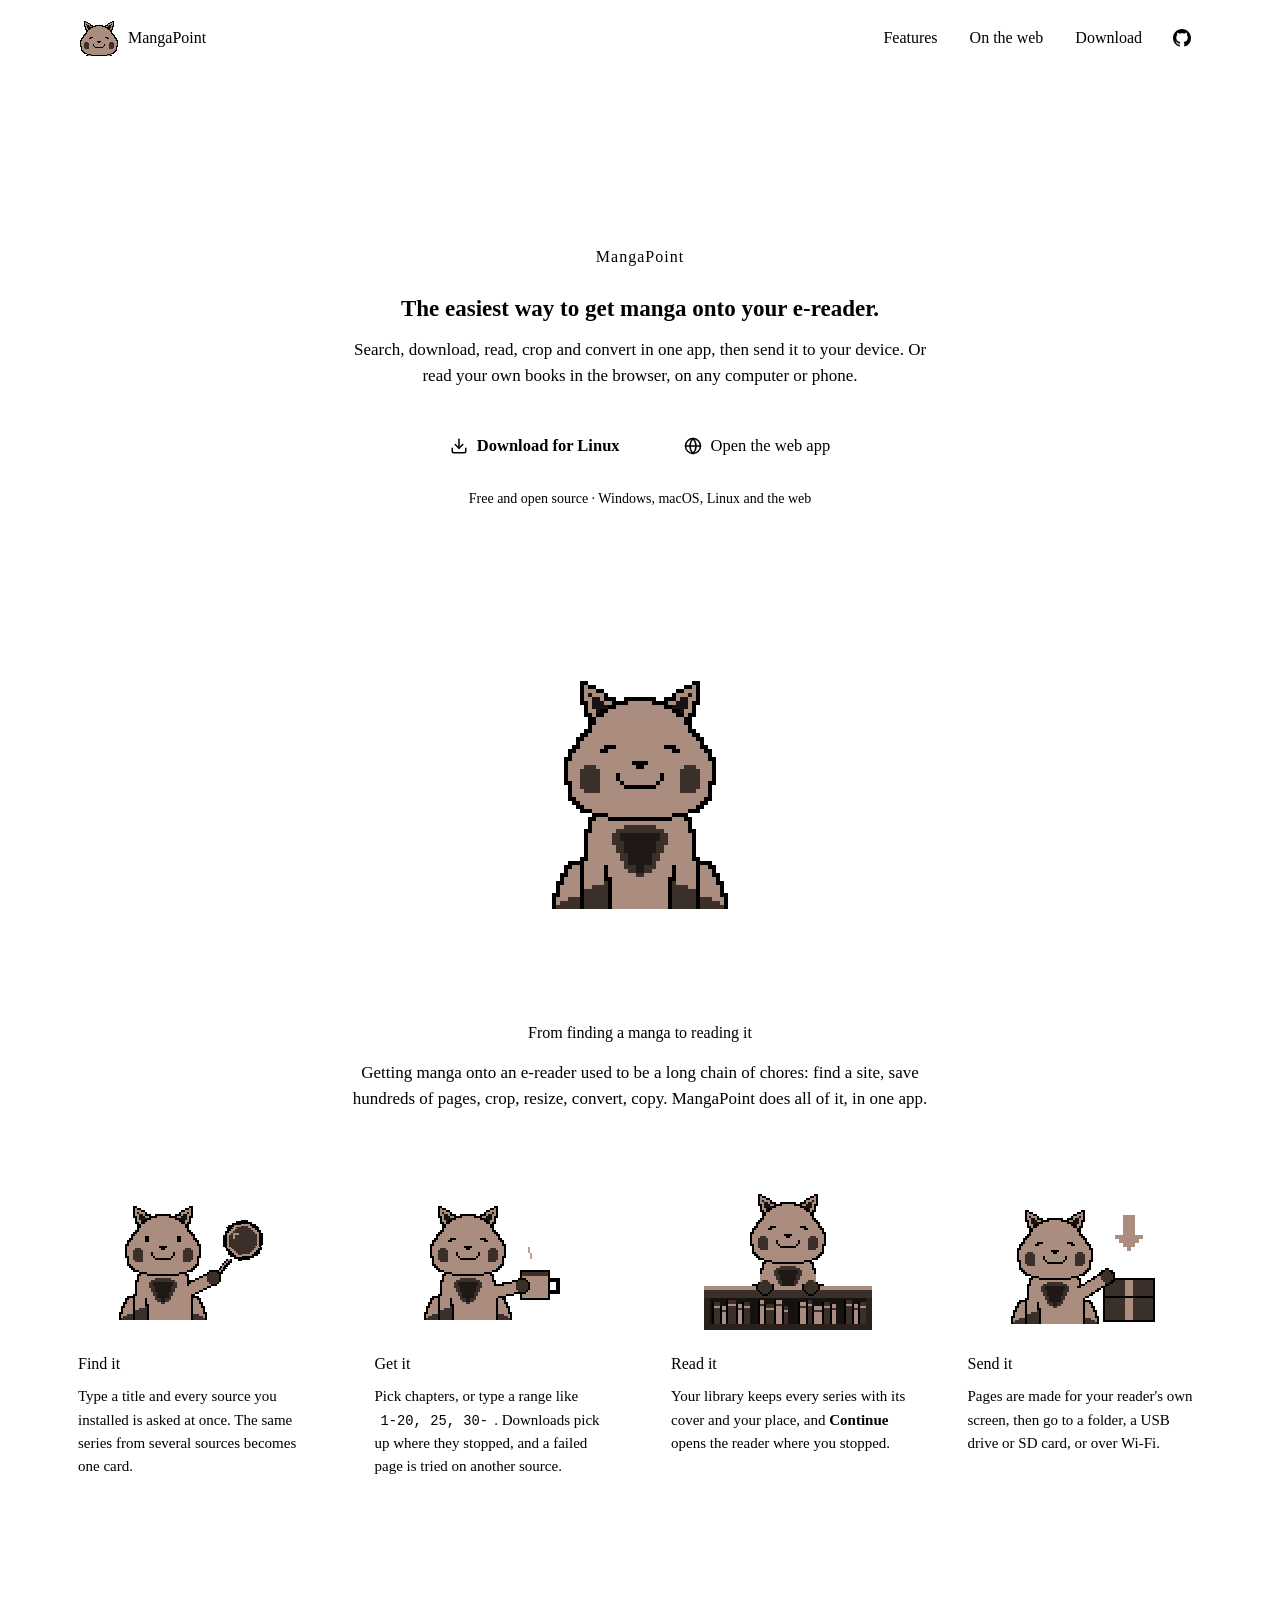
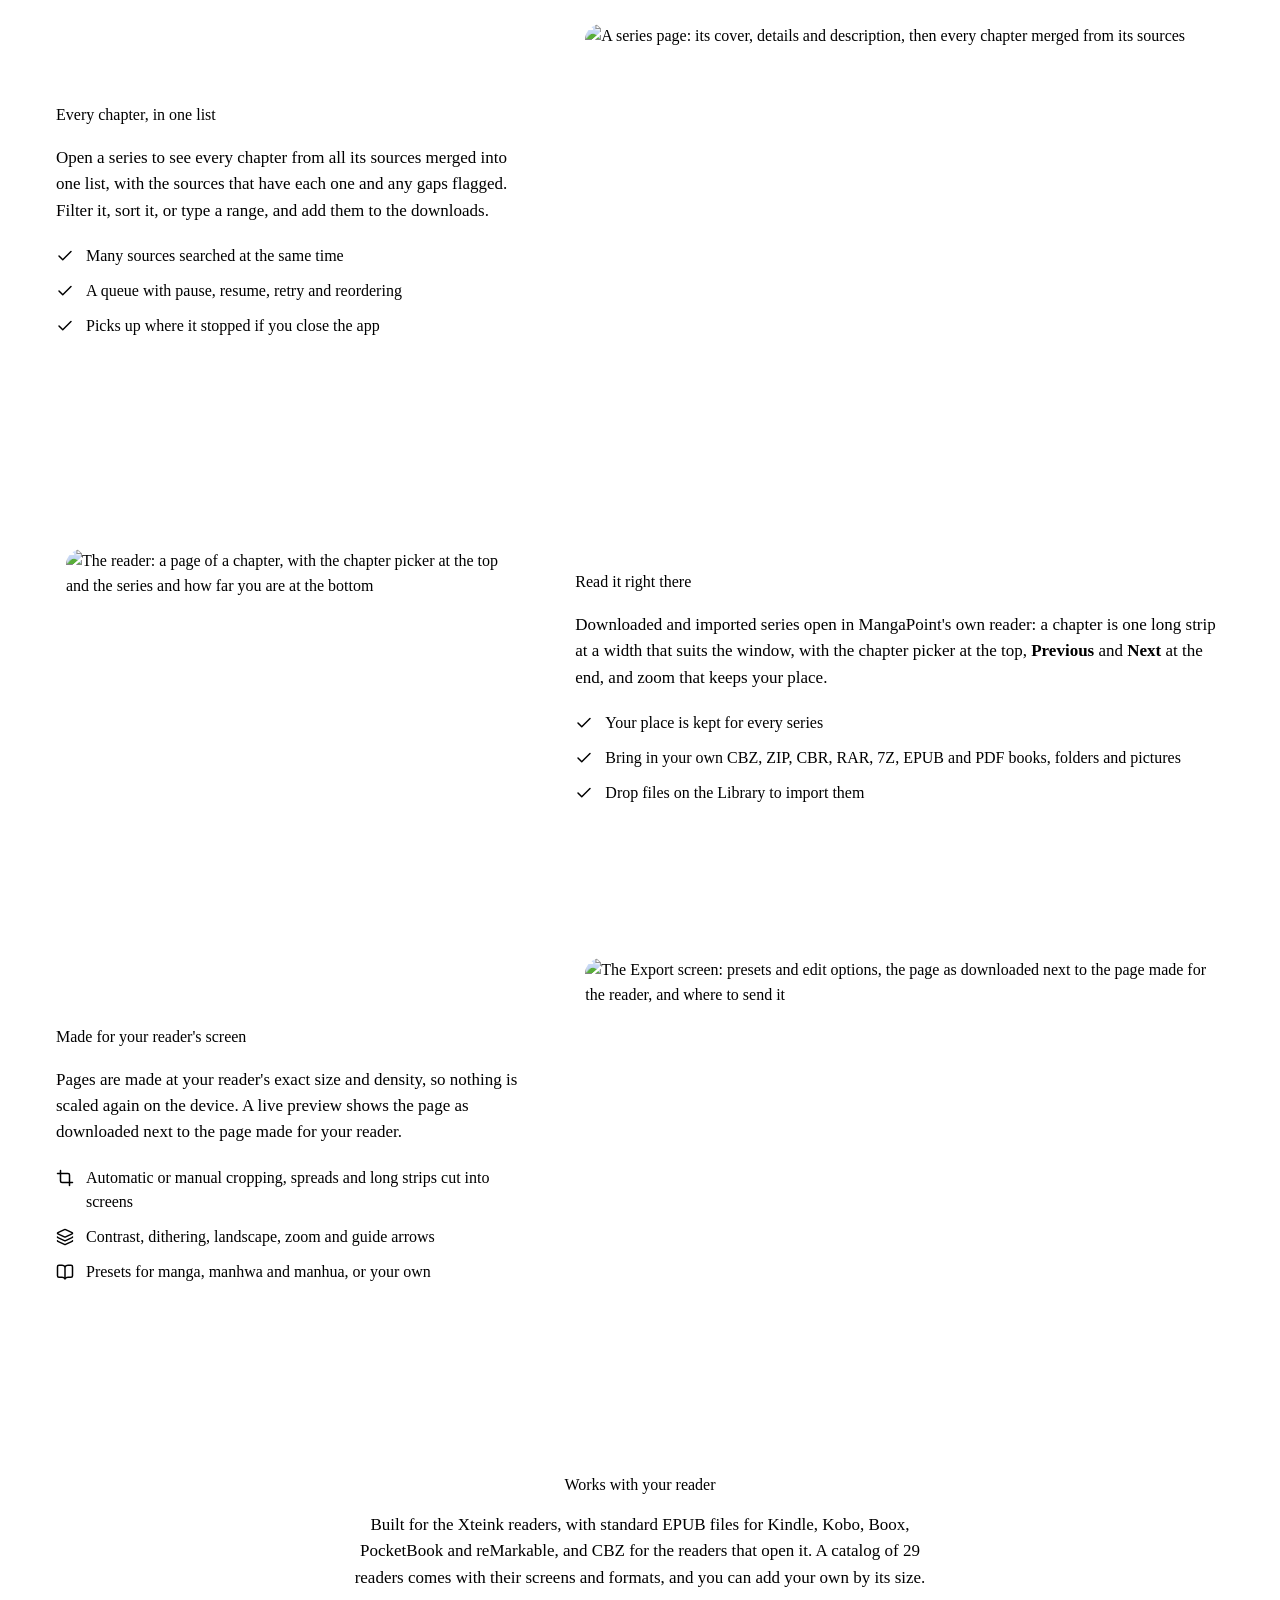
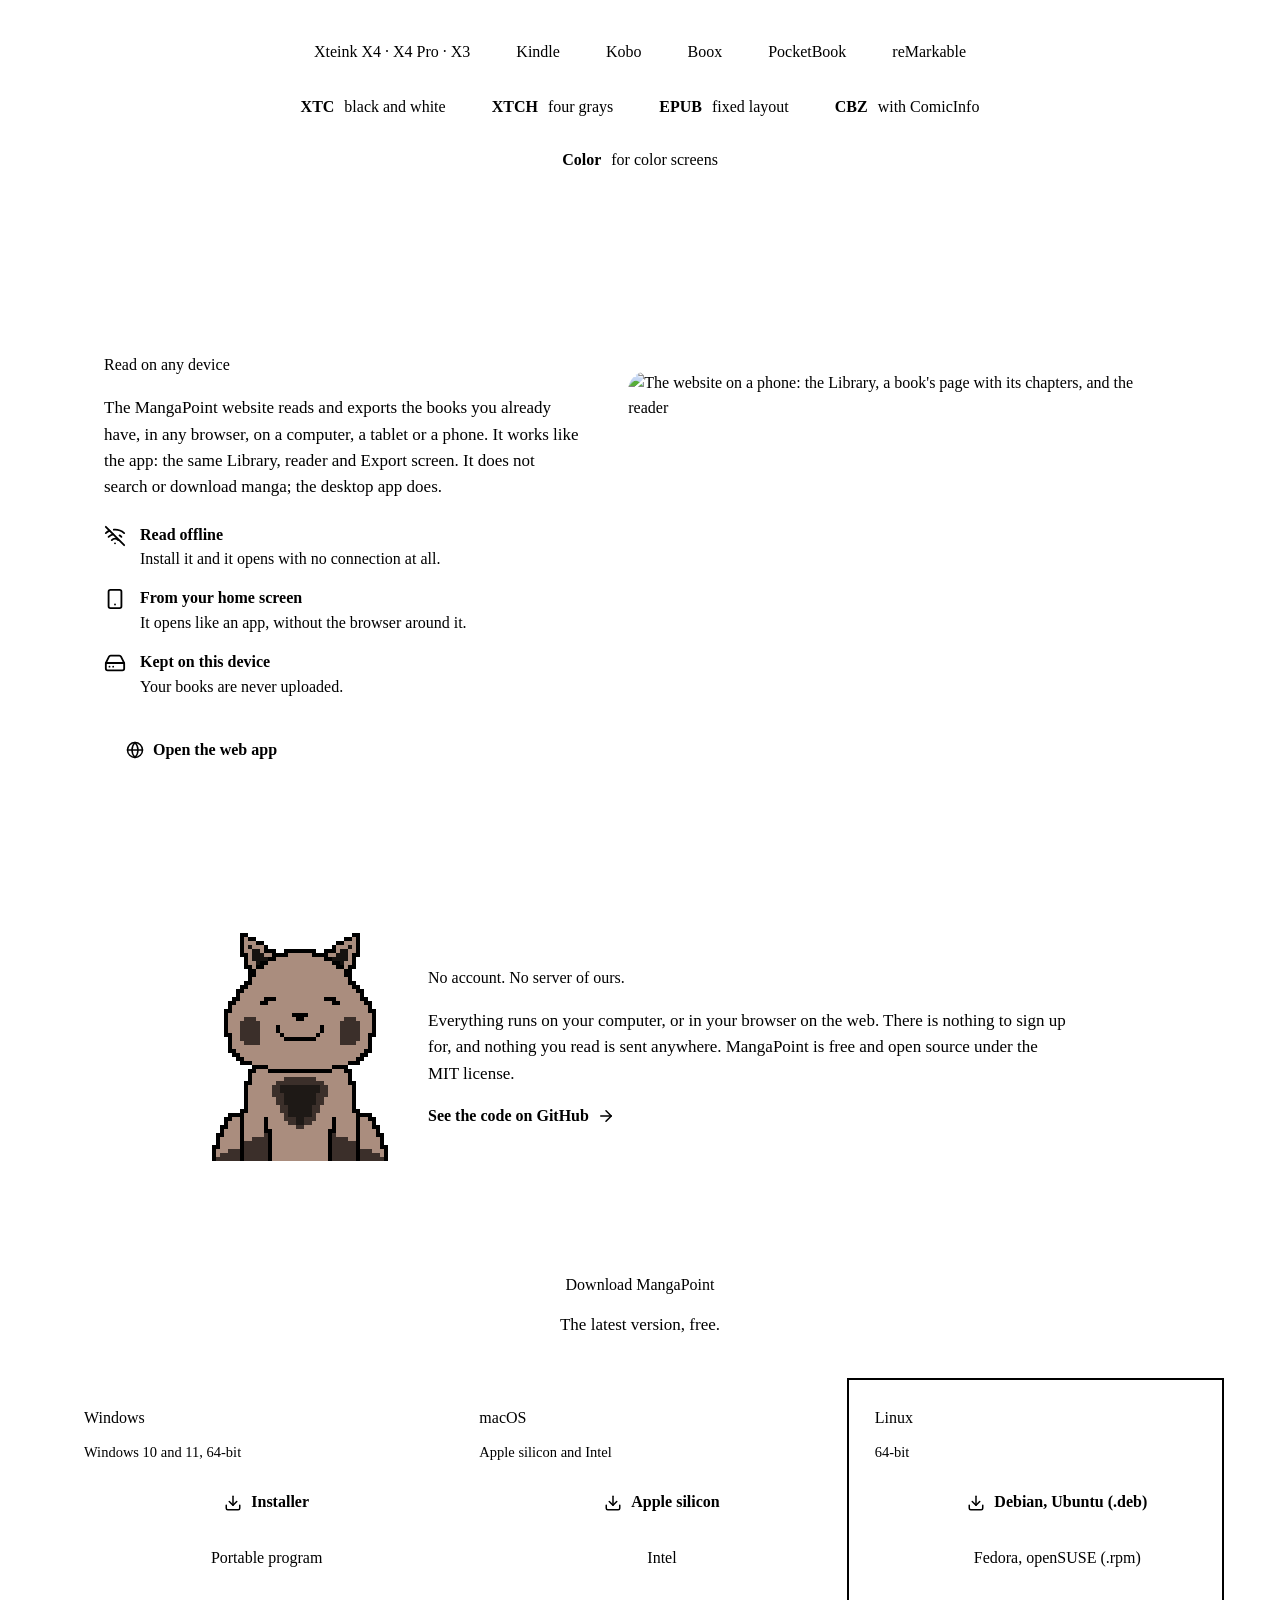
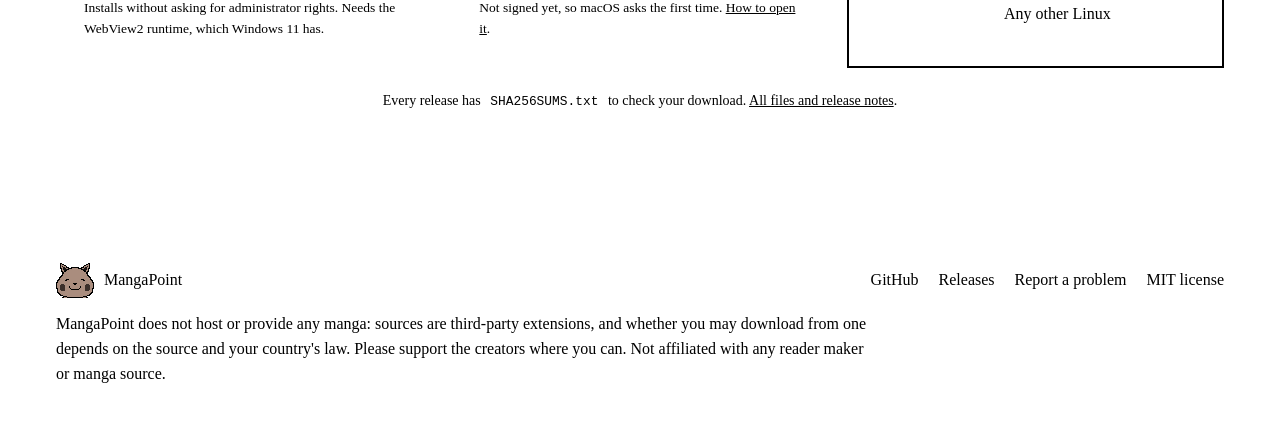
==== commit b89493dd: "feat(site): GitHub's star count next to its mark at the top, on phones too" ====
--- a/apps/site/index.html
+++ b/apps/site/index.html
@@ -32,6 +32,7 @@
     <a href="#download">Download</a>
     <a href="https://github.com/W1seGit/MangaPoint" class="gh" aria-label="MangaPoint on GitHub">
       <svg viewBox="0 0 16 16" width="18" height="18" aria-hidden="true"><path fill="currentColor" d="M8 0C3.58 0 0 3.58 0 8c0 3.54 2.29 6.53 5.47 7.59.4.07.55-.17.55-.38 0-.19-.01-.82-.01-1.49-2.01.37-2.53-.49-2.69-.94-.09-.23-.48-.94-.82-1.13-.28-.15-.68-.52-.01-.53.63-.01 1.08.58 1.23.82.72 1.21 1.87.87 2.33.66.07-.52.28-.87.51-1.07-1.78-.2-3.64-.89-3.64-3.95 0-.87.31-1.59.82-2.15-.08-.2-.36-1.02.08-2.12 0 0 .67-.21 2.2.82.64-.18 1.32-.27 2-.27.68 0 1.36.09 2 .27 1.53-1.04 2.2-.82 2.2-.82.44 1.1.16 1.92.08 2.12.51.56.82 1.27.82 2.15 0 3.07-1.87 3.75-3.65 3.95.29.25.54.73.54 1.48 0 1.07-.01 1.93-.01 2.2 0 .21.15.46.55.38A8.013 8.013 0 0016 8c0-4.42-3.58-8-8-8z"/></svg>
+      <span class="stars" id="stars" hidden><svg class="i"><use href="art/icons.svg#star"/></svg><span id="star-count"></span></span>
     </a>
   </nav>
 </header>
--- a/apps/site/site.css
+++ b/apps/site/site.css
@@ -50,8 +50,15 @@
 .top-links { display: flex; align-items: center; gap: 4px; }
 .top-links a { text-decoration: none; padding: 8px 14px; border-radius: var(--radius); color: var(--icon); font-weight: 500; transition: background-color 0.15s, color 0.15s; }
 .top-links a:hover { background: var(--sub); color: var(--heading); }
-.top-links .gh { display: flex; padding: 9px; }
+/* GitHub, with how many stars the repository has once GitHub says (on phones too). */
+.top-links .gh { display: flex; align-items: center; gap: 8px; padding: 8px 9px; margin-left: 4px; background: var(--sub); border-radius: var(--radius-lg); }
+.top-links .gh:has(.stars:not([hidden])) { padding: 8px 13px 8px 11px; }
+.stars { display: flex; align-items: center; gap: 4px; font-size: 14px; font-weight: 600; font-variant-numeric: tabular-nums; }
+.stars[hidden] { display: none; }
+.stars .i { width: 14px; height: 14px; }
 @media (max-width: 640px) { .top-links a:not(.gh):not([href="#download"]) { display: none; } }
+/* On a phone the first screen's own Download button is just below; the name and GitHub keep the room. */
+@media (max-width: 440px) { .top-links a[href="#download"] { display: none; } }
 
 /* ---- the first screen: the app's Search page, and a picture of what the app does ---- */
 /* It fills the window under the bar, so nothing below it shows until the page is scrolled; the words sit in the
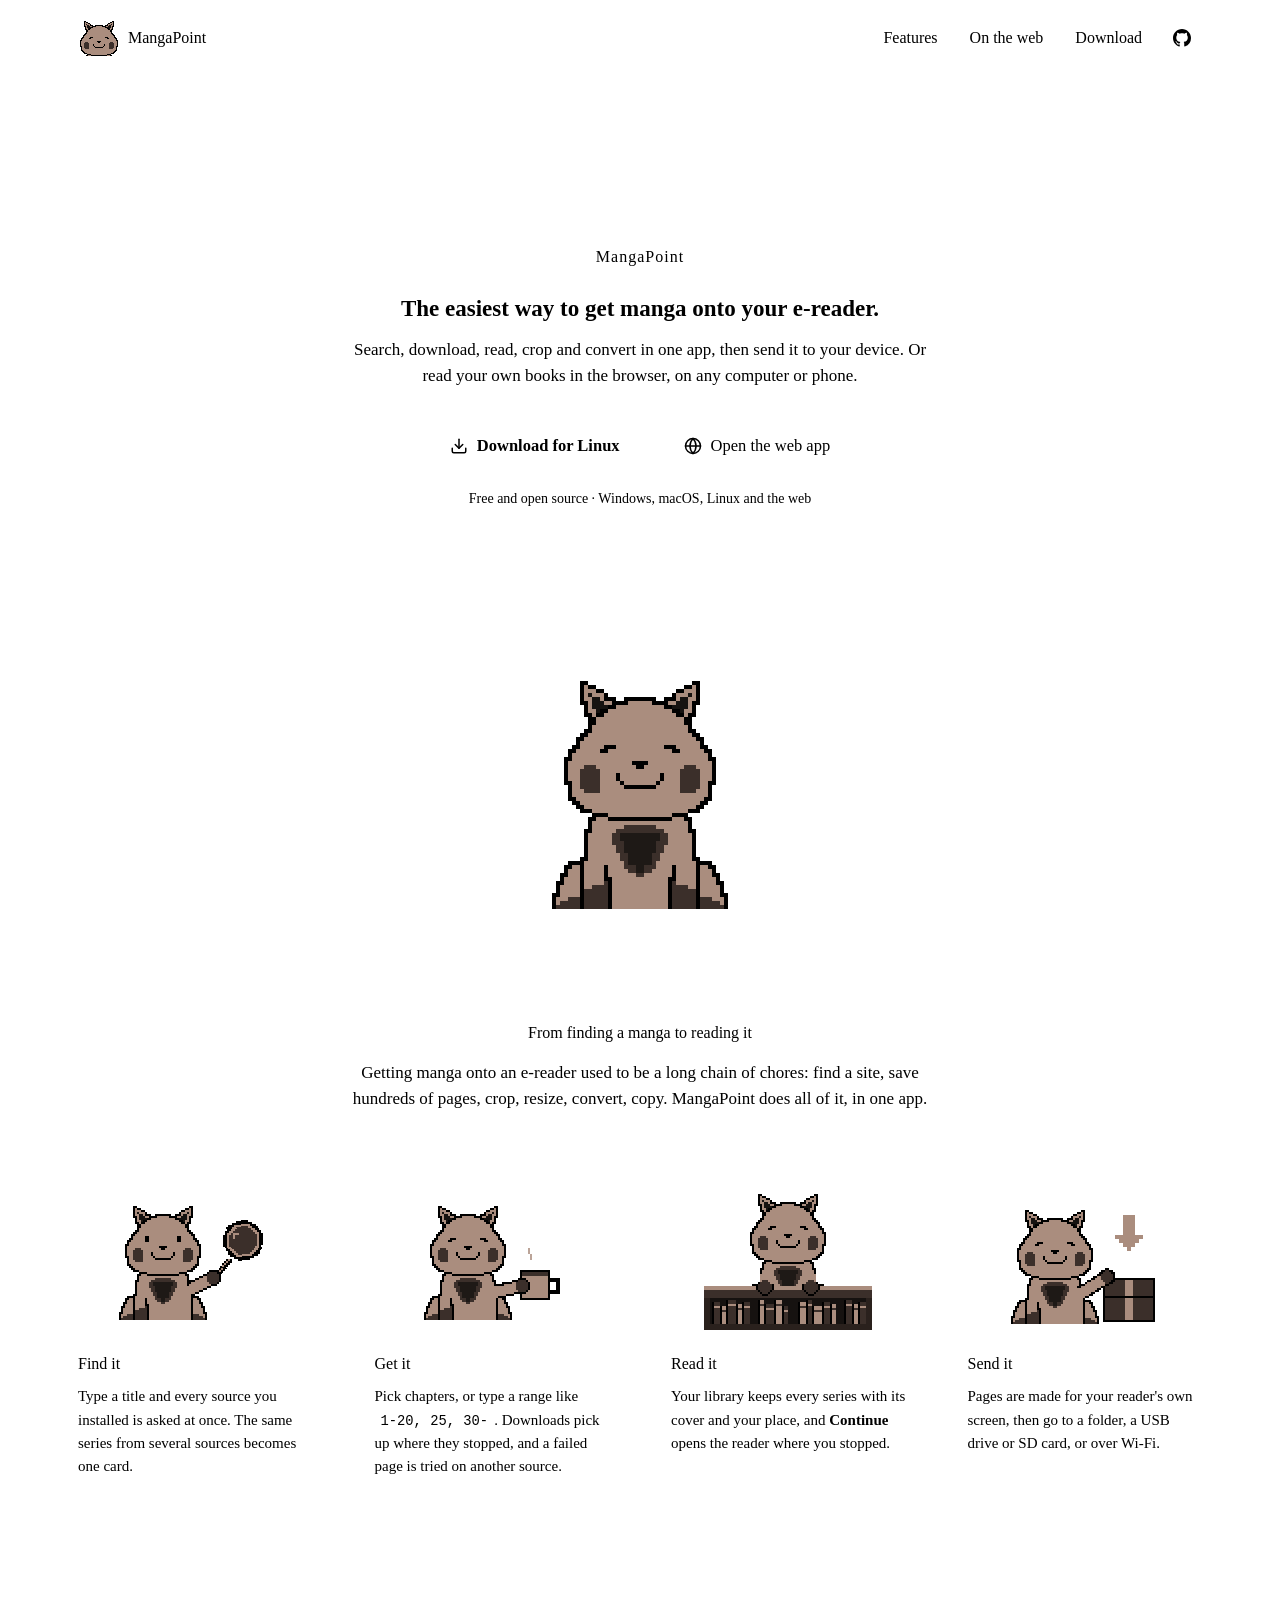
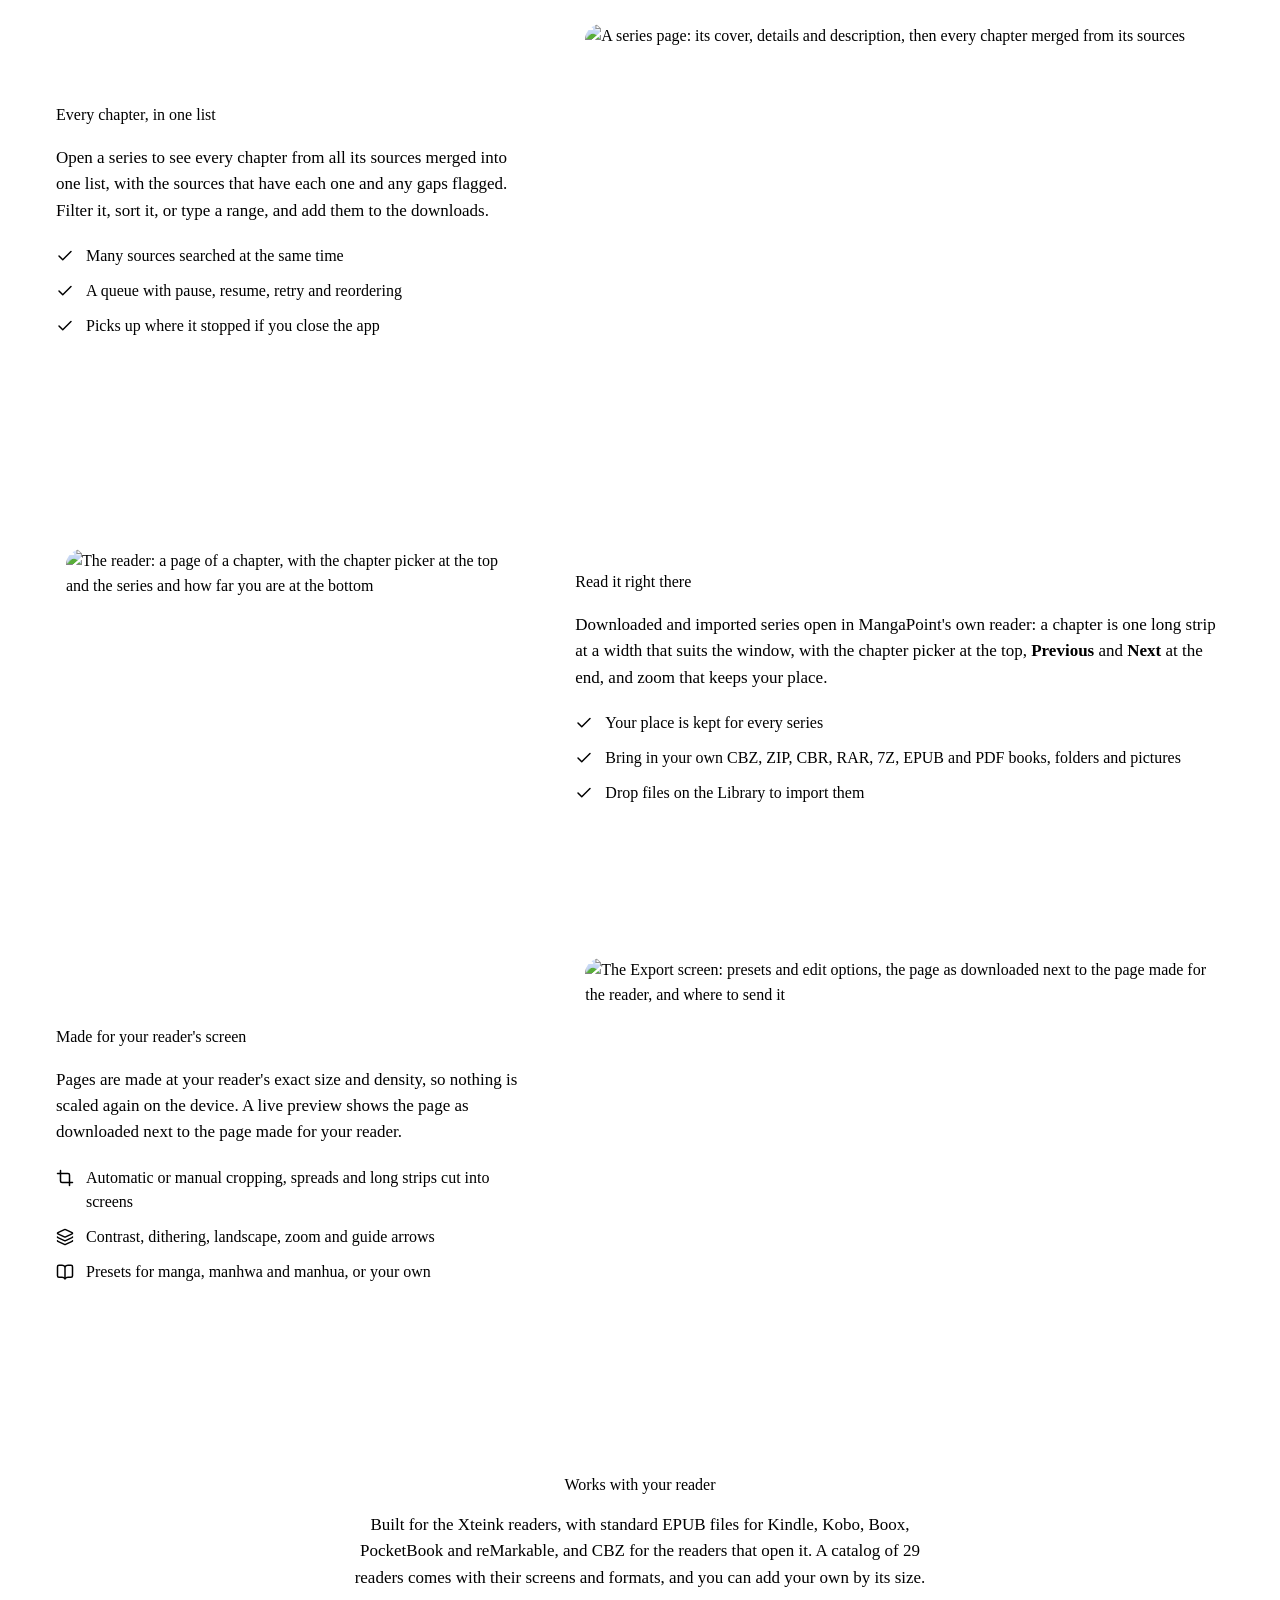
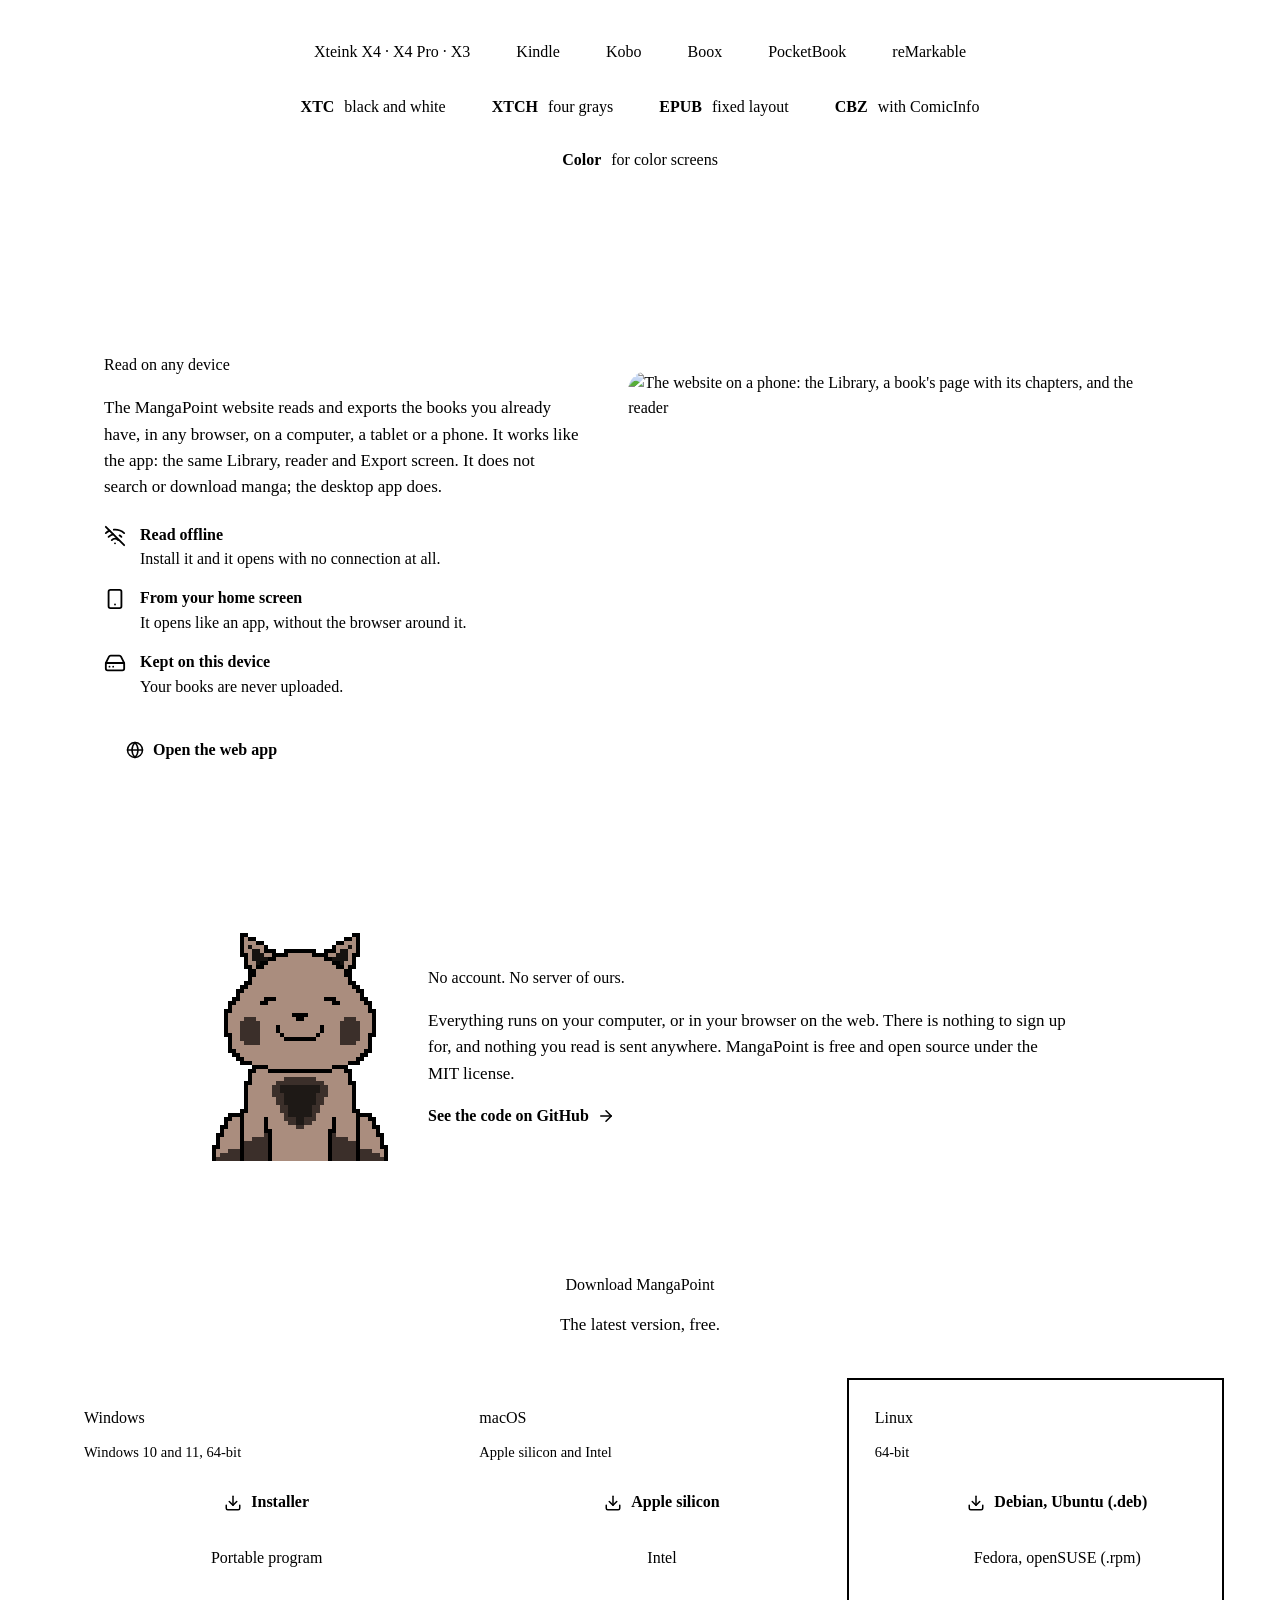
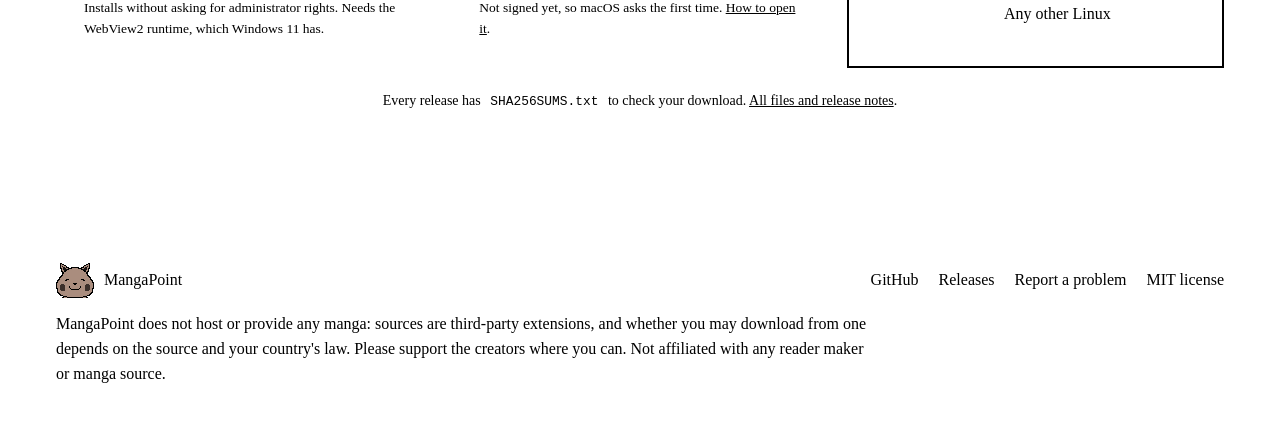
==== commit 058cc898: "feat(site): the star count alone, before the GitHub mark" ====
--- a/apps/site/index.html
+++ b/apps/site/index.html
@@ -31,8 +31,8 @@
     <a href="#web">On the web</a>
     <a href="#download">Download</a>
     <a href="https://github.com/W1seGit/MangaPoint" class="gh" aria-label="MangaPoint on GitHub">
+      <span class="stars" id="star-count" hidden></span>
       <svg viewBox="0 0 16 16" width="18" height="18" aria-hidden="true"><path fill="currentColor" d="M8 0C3.58 0 0 3.58 0 8c0 3.54 2.29 6.53 5.47 7.59.4.07.55-.17.55-.38 0-.19-.01-.82-.01-1.49-2.01.37-2.53-.49-2.69-.94-.09-.23-.48-.94-.82-1.13-.28-.15-.68-.52-.01-.53.63-.01 1.08.58 1.23.82.72 1.21 1.87.87 2.33.66.07-.52.28-.87.51-1.07-1.78-.2-3.64-.89-3.64-3.95 0-.87.31-1.59.82-2.15-.08-.2-.36-1.02.08-2.12 0 0 .67-.21 2.2.82.64-.18 1.32-.27 2-.27.68 0 1.36.09 2 .27 1.53-1.04 2.2-.82 2.2-.82.44 1.1.16 1.92.08 2.12.51.56.82 1.27.82 2.15 0 3.07-1.87 3.75-3.65 3.95.29.25.54.73.54 1.48 0 1.07-.01 1.93-.01 2.2 0 .21.15.46.55.38A8.013 8.013 0 0016 8c0-4.42-3.58-8-8-8z"/></svg>
-      <span class="stars" id="stars" hidden><svg class="i"><use href="art/icons.svg#star"/></svg><span id="star-count"></span></span>
     </a>
   </nav>
 </header>
--- a/apps/site/site.css
+++ b/apps/site/site.css
@@ -52,10 +52,9 @@
 .top-links a:hover { background: var(--sub); color: var(--heading); }
 /* GitHub, with how many stars the repository has once GitHub says (on phones too). */
 .top-links .gh { display: flex; align-items: center; gap: 8px; padding: 8px 9px; margin-left: 4px; background: var(--sub); border-radius: var(--radius-lg); }
-.top-links .gh:has(.stars:not([hidden])) { padding: 8px 13px 8px 11px; }
-.stars { display: flex; align-items: center; gap: 4px; font-size: 14px; font-weight: 600; font-variant-numeric: tabular-nums; }
+.top-links .gh:has(.stars:not([hidden])) { padding: 8px 10px 8px 14px; }
+.stars { font-size: 14px; font-weight: 600; font-variant-numeric: tabular-nums; }
 .stars[hidden] { display: none; }
-.stars .i { width: 14px; height: 14px; }
 @media (max-width: 640px) { .top-links a:not(.gh):not([href="#download"]) { display: none; } }
 /* On a phone the first screen's own Download button is just below; the name and GitHub keep the room. */
 @media (max-width: 440px) { .top-links a[href="#download"] { display: none; } }
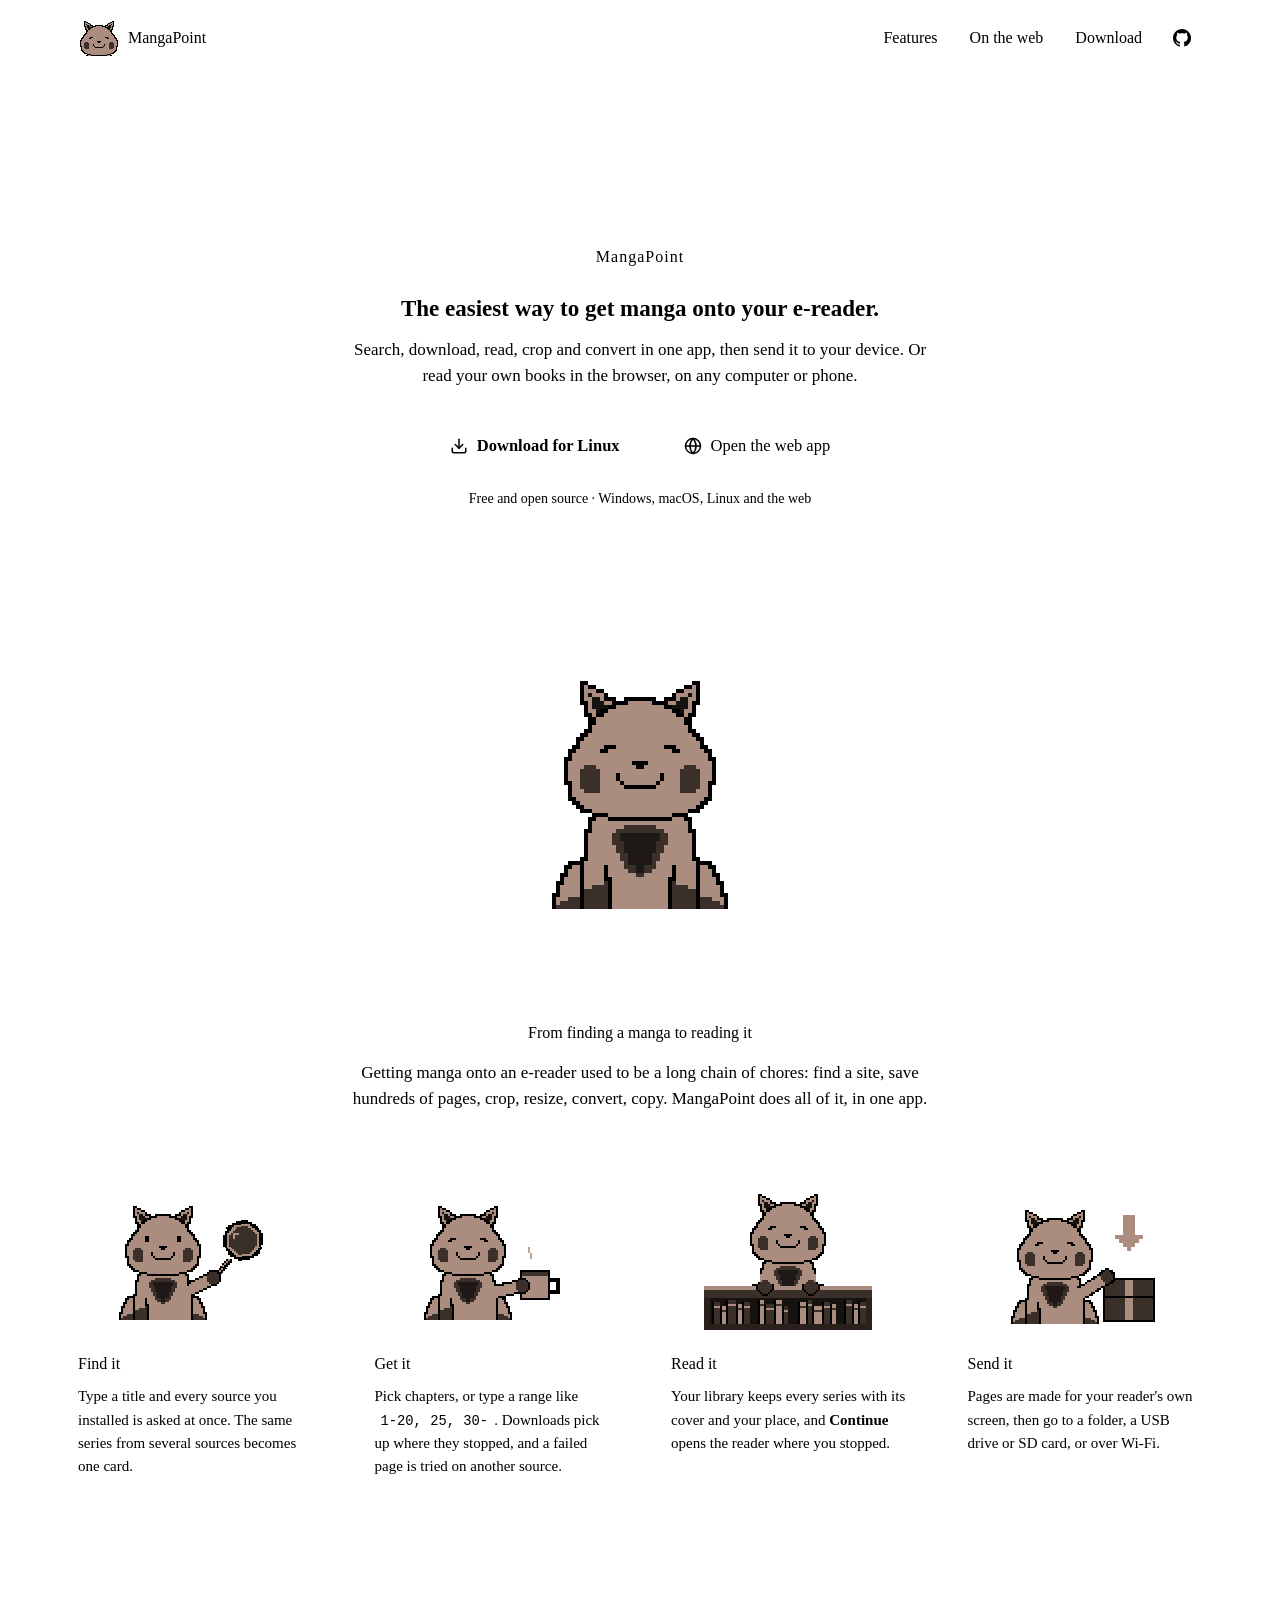
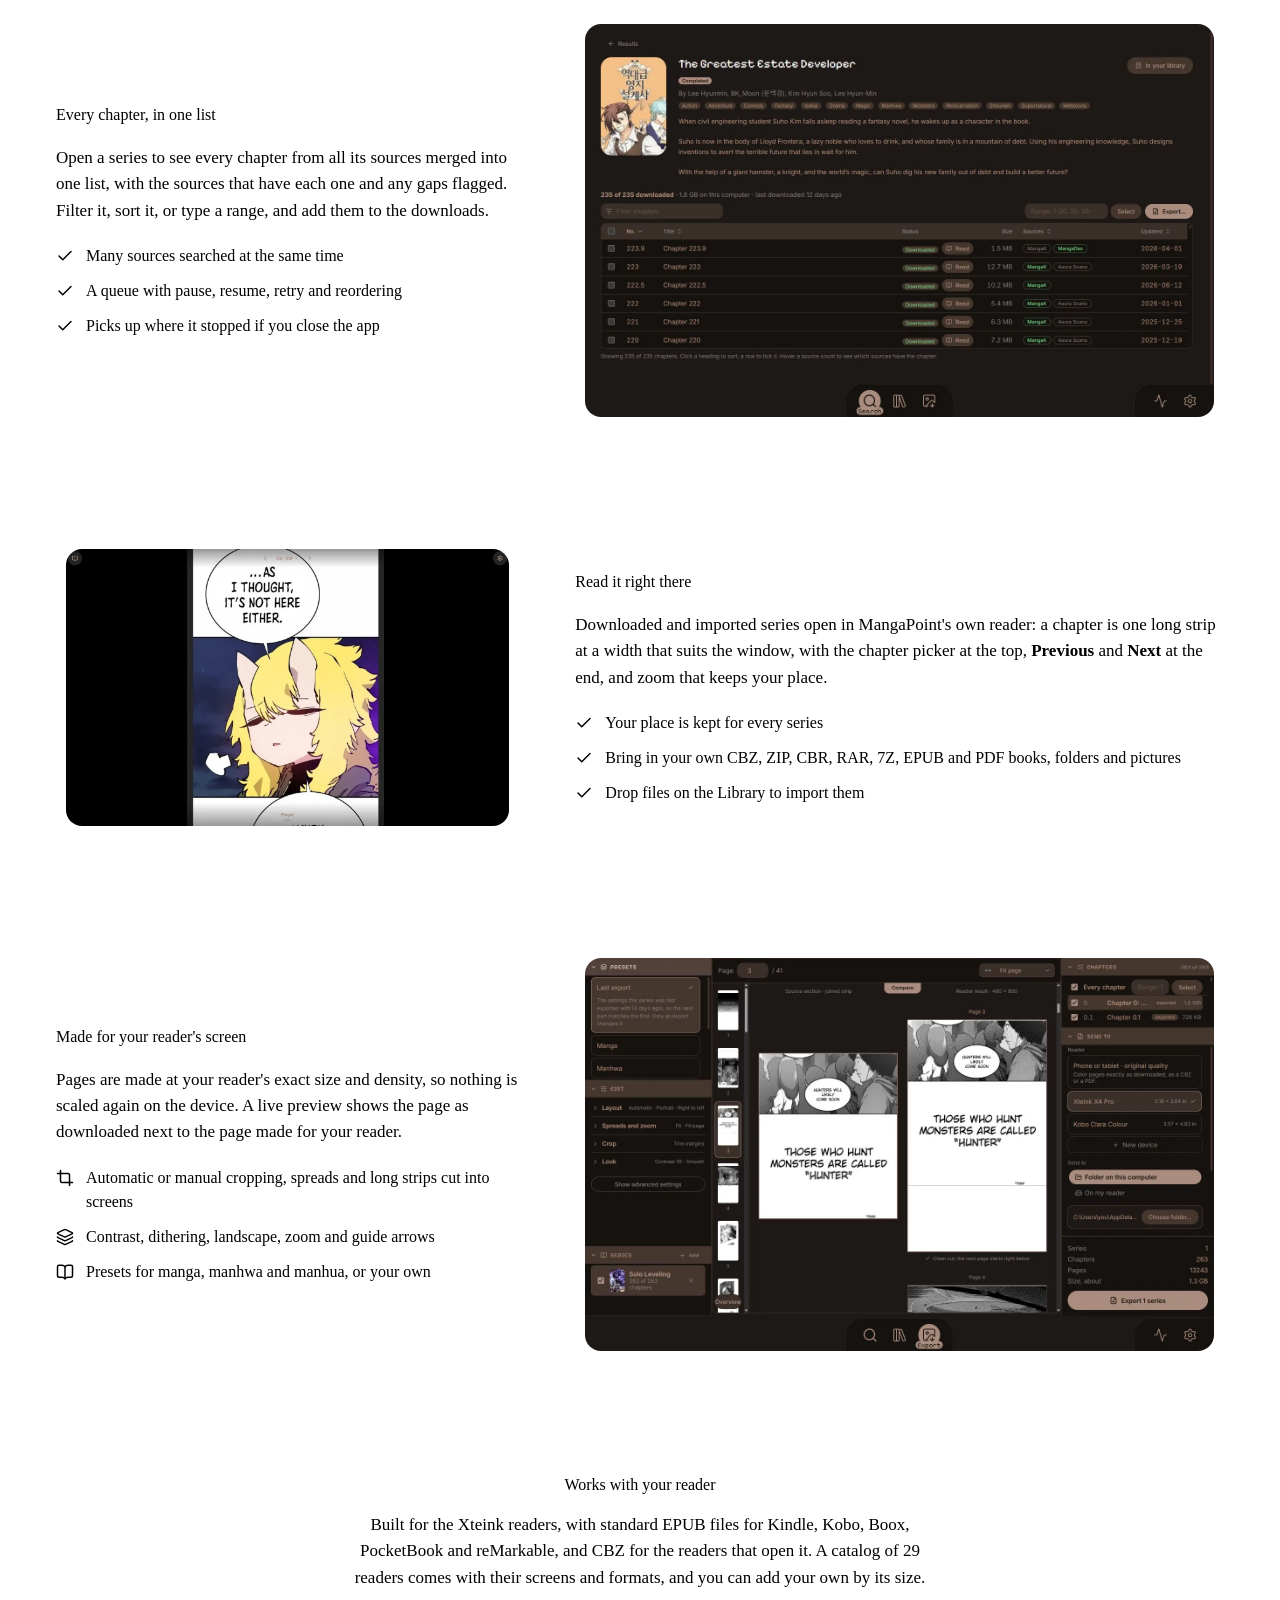
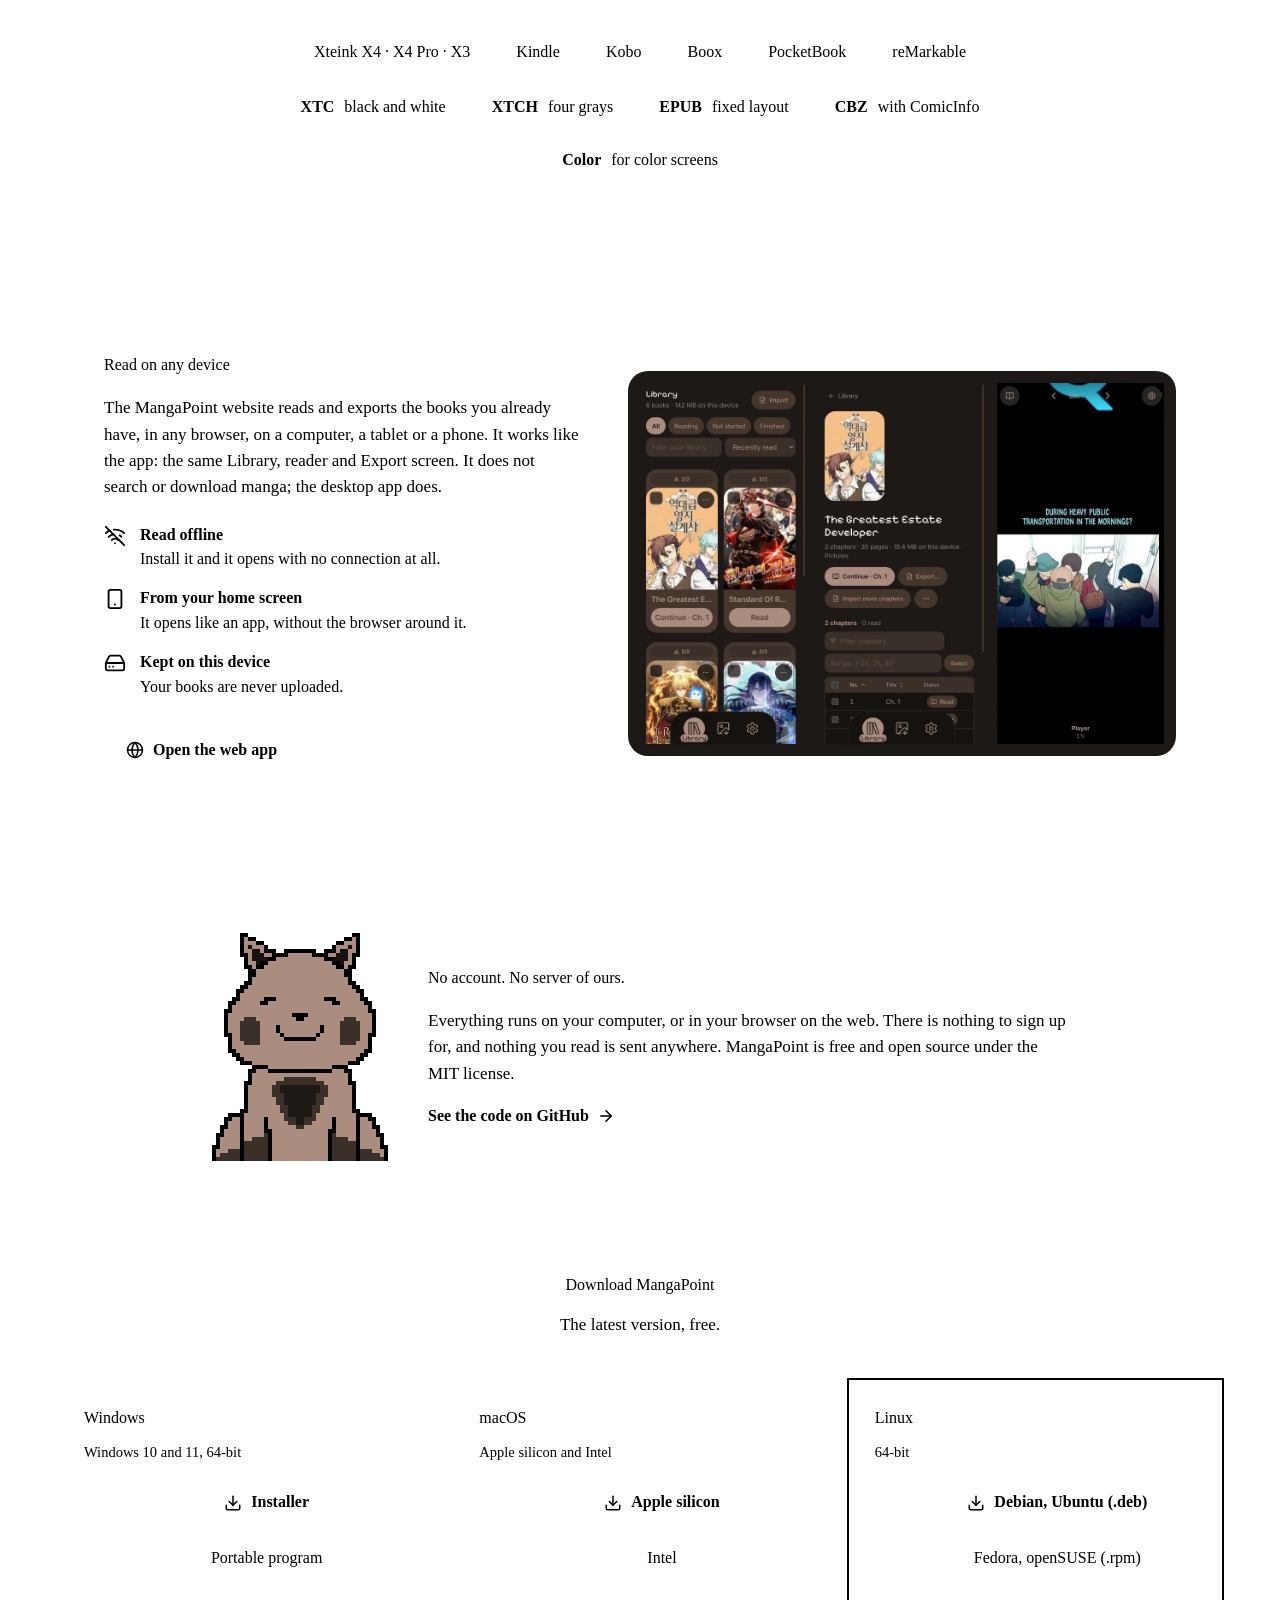
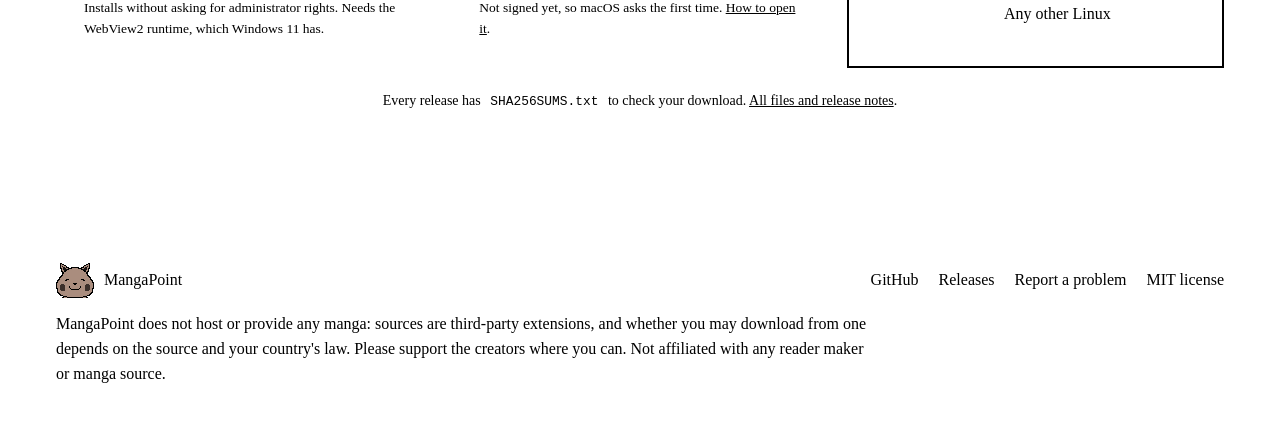
==== commit 87d7cb2b: "perf(web): lighter downloads for the app and the home page - WebAssembly: the page is built for size" ====
--- a/apps/site/index.html
+++ b/apps/site/index.html
@@ -13,7 +13,10 @@
 <meta name="twitter:card" content="summary_large_image">
 <link rel="icon" type="image/png" sizes="32x32" href="icons/favicon-32.png">
 <link rel="apple-touch-icon" href="icons/apple-touch-icon.png">
-<!-- The app's own fonts, colours and type (crates/ui/css), then what this page adds -->
+<!-- The app's own fonts, colours and type (crates/ui), then what this page adds. The two fonts every
+     visitor needs are fetched now, alongside the style sheets, and not once they are found in them. -->
+<link rel="preload" href="fonts/inter-latin.woff2" as="font" type="font/woff2" crossorigin>
+<link rel="preload" href="fonts/pixelify-sans-latin.woff2" as="font" type="font/woff2" crossorigin>
 <link rel="stylesheet" href="fonts.css">
 <link rel="stylesheet" href="base.css">
 <link rel="stylesheet" href="site.css">
@@ -101,7 +104,7 @@
         <li><svg class="i"><use href="art/icons.svg#check"/></svg>Picks up where it stopped if you close the app</li>
       </ul>
     </div>
-    <figure class="frame"><img src="img/series.jpg" loading="lazy" width="1440" height="900" alt="A series page: its cover, details and description, then every chapter merged from its sources"></figure>
+    <figure class="frame"><img src="img/series.webp" loading="lazy" width="1440" height="900" alt="A series page: its cover, details and description, then every chapter merged from its sources"></figure>
   </div>
 
   <div class="row-feature flip">
@@ -114,7 +117,7 @@
         <li><svg class="i"><use href="art/icons.svg#check"/></svg>Drop files on the Library to import them</li>
       </ul>
     </div>
-    <figure class="frame"><img src="img/read.jpg" loading="lazy" width="1440" height="900" alt="The reader: a page of a chapter, with the chapter picker at the top and the series and how far you are at the bottom"></figure>
+    <figure class="frame"><img src="img/read.webp" loading="lazy" width="1440" height="900" alt="The reader: a page of a chapter, with the chapter picker at the top and the series and how far you are at the bottom"></figure>
   </div>
 
   <div class="row-feature">
@@ -127,7 +130,7 @@
         <li><svg class="i"><use href="art/icons.svg#book-open"/></svg>Presets for manga, manhwa and manhua, or your own</li>
       </ul>
     </div>
-    <figure class="frame"><img src="img/export.jpg" loading="lazy" width="1440" height="900" alt="The Export screen: presets and edit options, the page as downloaded next to the page made for the reader, and where to send it"></figure>
+    <figure class="frame"><img src="img/export.webp" loading="lazy" width="1440" height="900" alt="The Export screen: presets and edit options, the page as downloaded next to the page made for the reader, and where to send it"></figure>
   </div>
 
   <div class="readers">
@@ -154,7 +157,7 @@
       </ul>
       <a class="btn primary" href="https://app.mangapoint.org/"><svg class="i"><use href="art/icons.svg#globe"/></svg><span>Open the web app</span></a>
     </div>
-    <figure class="phones"><img src="img/web-phone.jpg" loading="lazy" width="1282" height="900" alt="The website on a phone: the Library, a book's page with its chapters, and the reader"></figure>
+    <figure class="phones"><img src="img/web-phone.webp" loading="lazy" width="1282" height="900" alt="The website on a phone: the Library, a book's page with its chapters, and the reader"></figure>
   </div>
 </section>
 
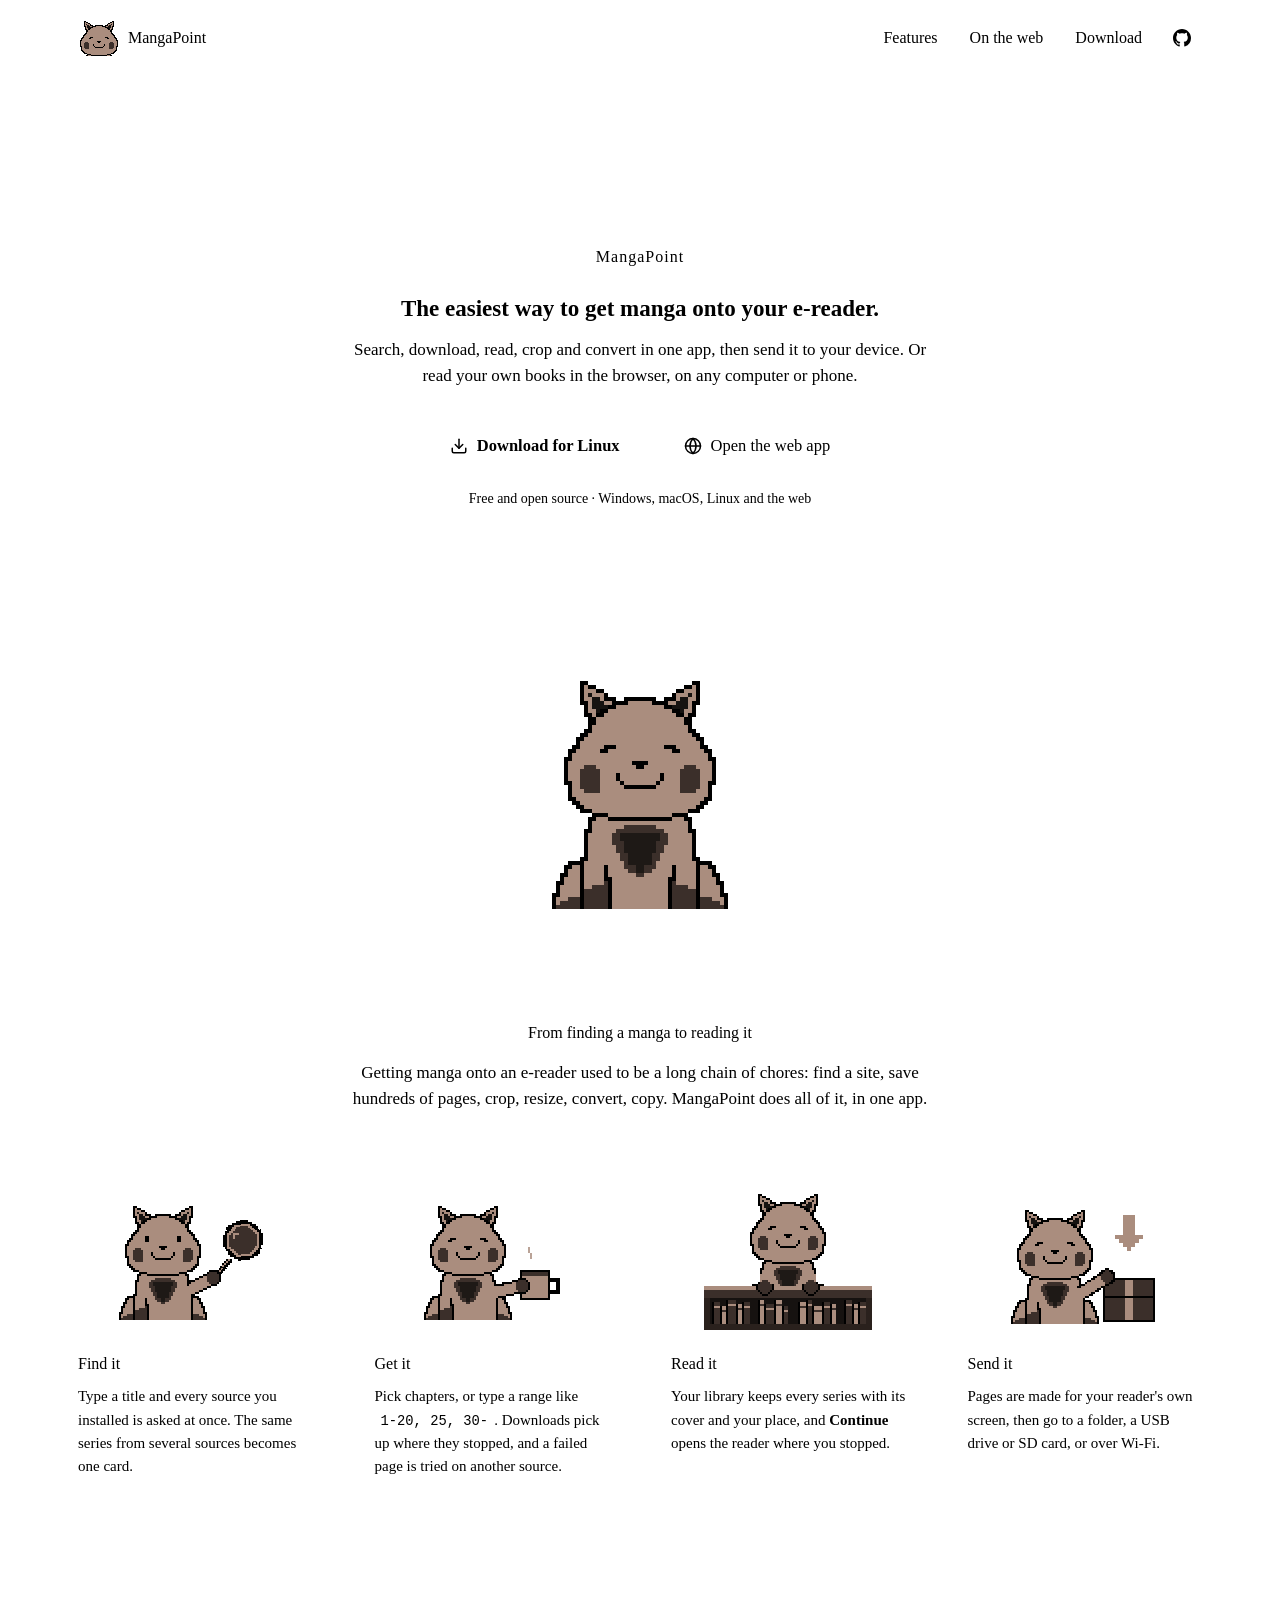
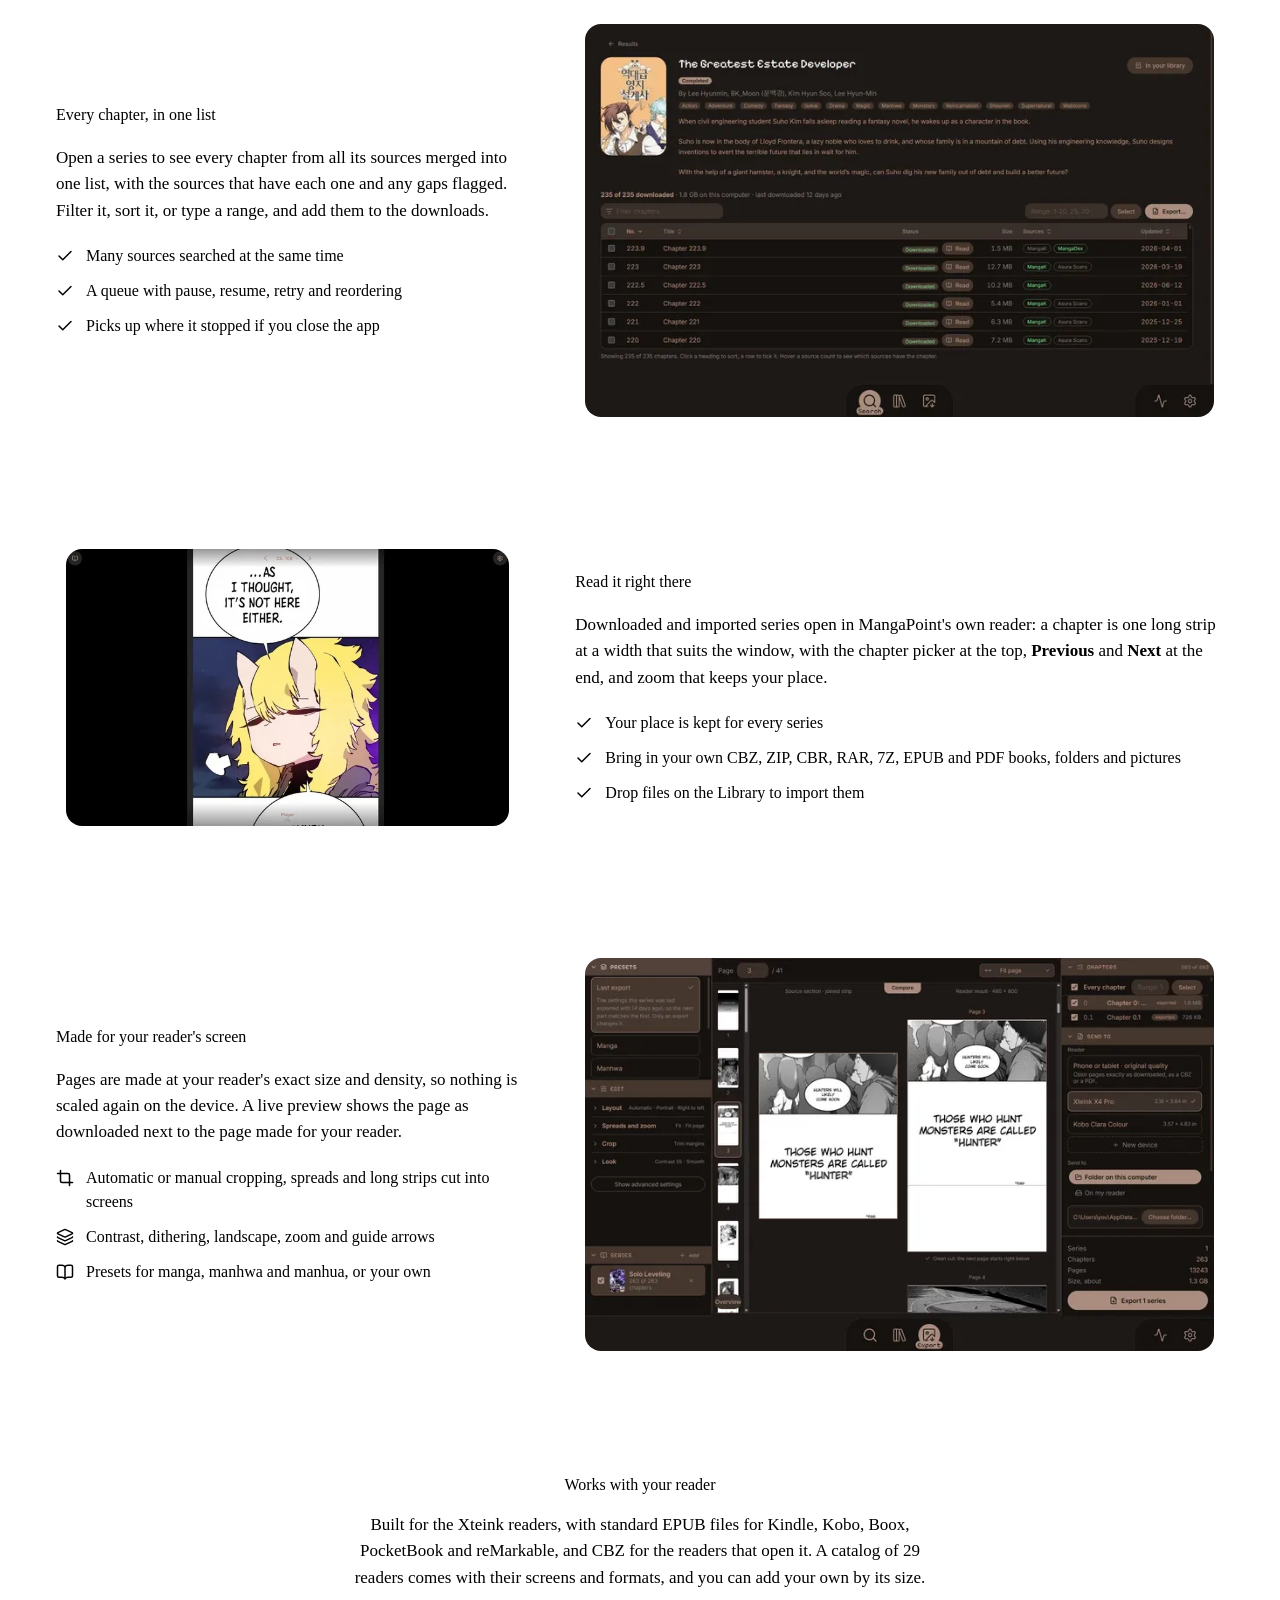
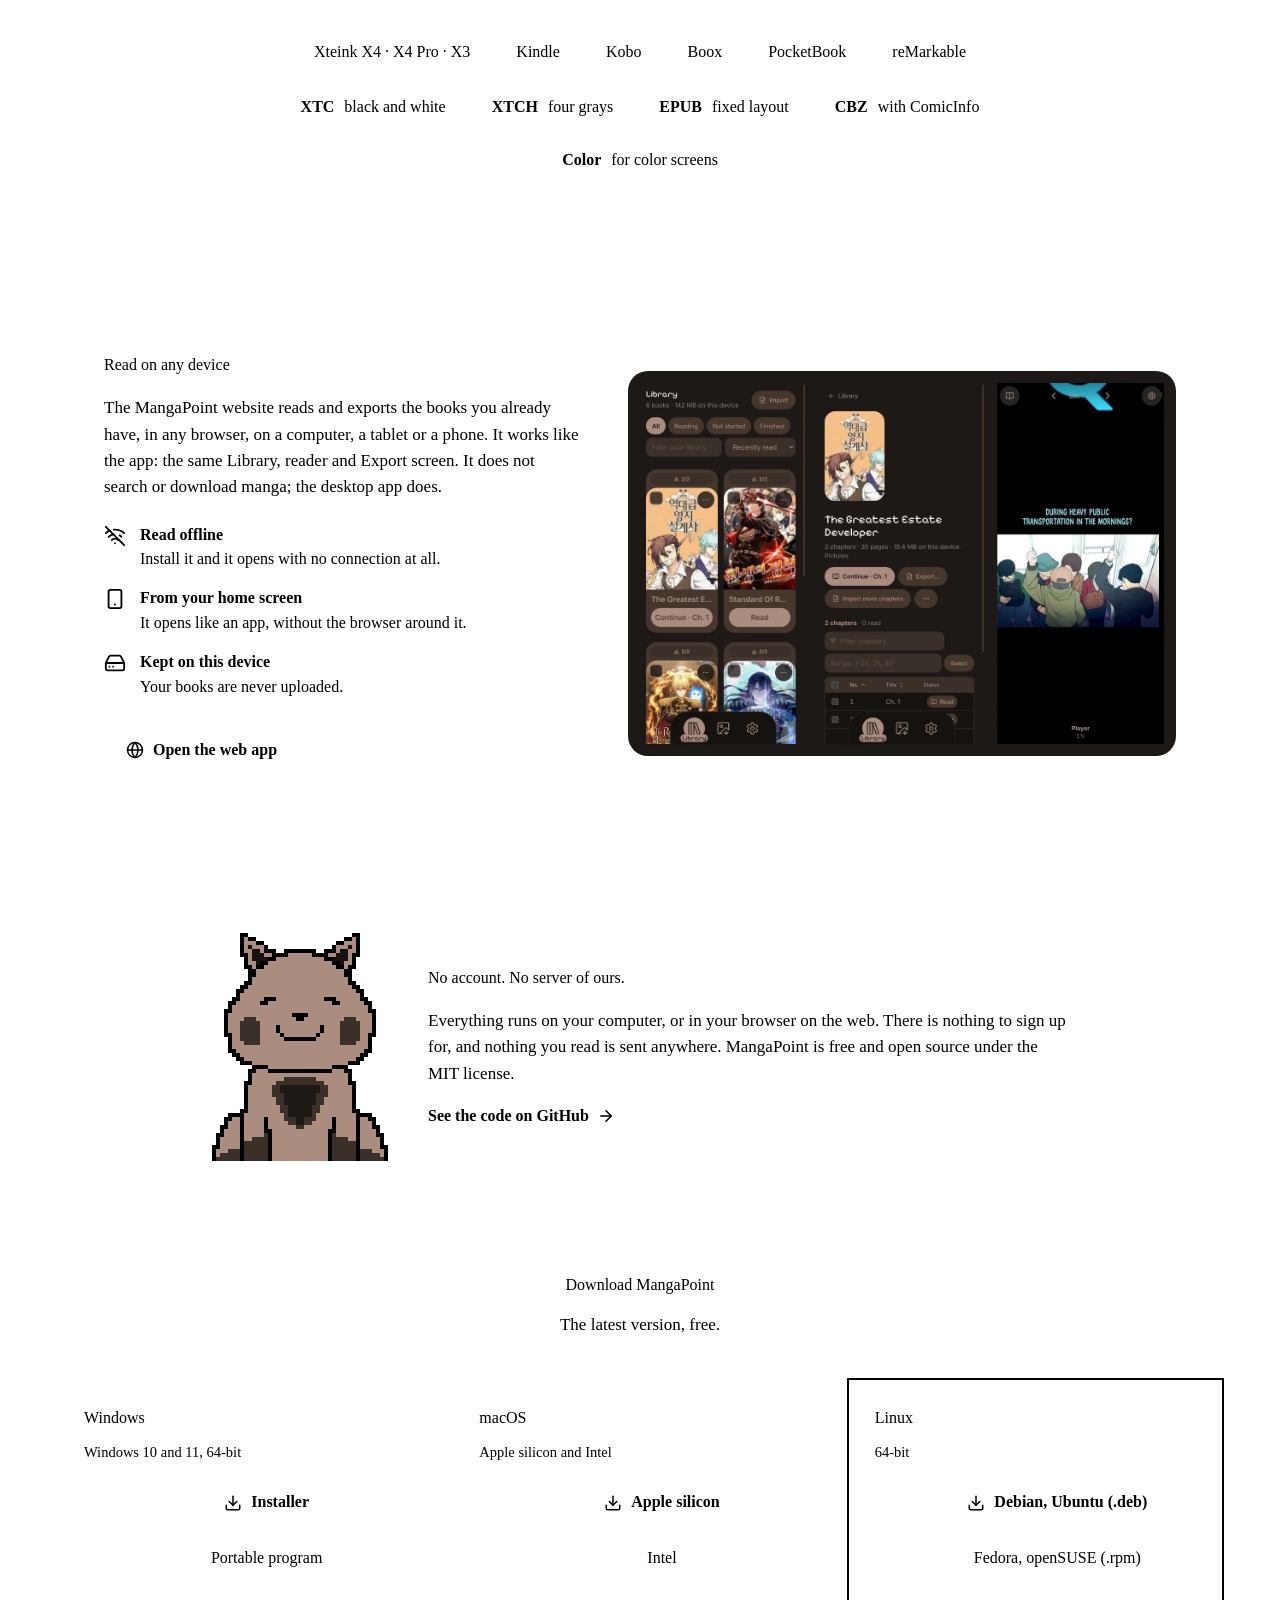
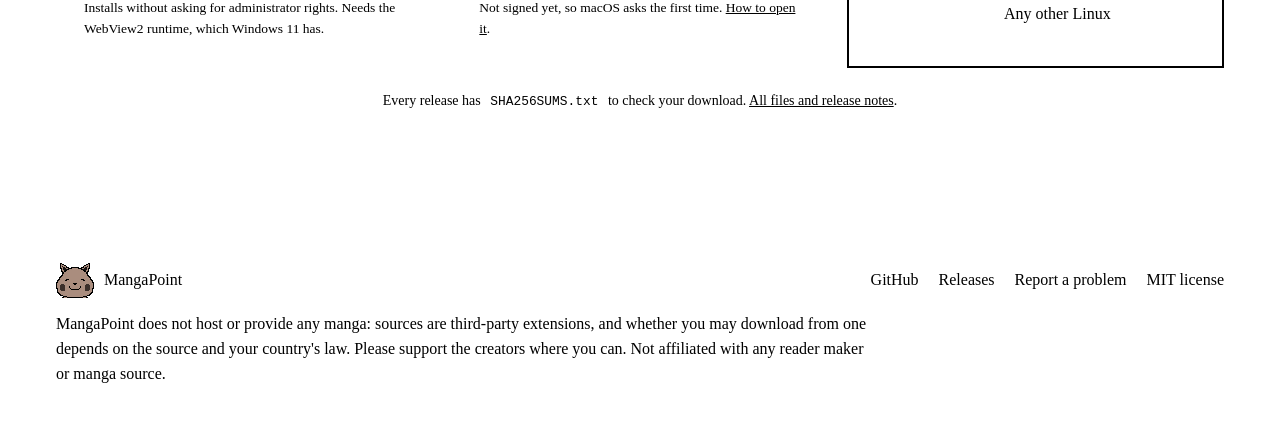
==== commit f1294d90: "perf(site): one style sheet, smaller screenshots for phones, preconnect to GitHub" ====
--- a/apps/site/index.html
+++ b/apps/site/index.html
@@ -17,8 +17,7 @@
      visitor needs are fetched now, alongside the style sheets, and not once they are found in them. -->
 <link rel="preload" href="fonts/inter-latin.woff2" as="font" type="font/woff2" crossorigin>
 <link rel="preload" href="fonts/pixelify-sans-latin.woff2" as="font" type="font/woff2" crossorigin>
-<link rel="stylesheet" href="fonts.css">
-<link rel="stylesheet" href="base.css">
+<link rel="preconnect" href="https://api.github.com" crossorigin>
 <link rel="stylesheet" href="site.css">
 <script src="site.js" defer></script>
 </head>
@@ -104,7 +103,7 @@
         <li><svg class="i"><use href="art/icons.svg#check"/></svg>Picks up where it stopped if you close the app</li>
       </ul>
     </div>
-    <figure class="frame"><img src="img/series.webp" loading="lazy" width="1440" height="900" alt="A series page: its cover, details and description, then every chapter merged from its sources"></figure>
+    <figure class="frame"><img src="img/series.webp" srcset="img/series-720.webp 720w, img/series.webp 1440w" sizes="(max-width: 900px) calc(100vw - 52px), 640px" loading="lazy" width="1440" height="900" alt="A series page: its cover, details and description, then every chapter merged from its sources"></figure>
   </div>
 
   <div class="row-feature flip">
@@ -117,7 +116,7 @@
         <li><svg class="i"><use href="art/icons.svg#check"/></svg>Drop files on the Library to import them</li>
       </ul>
     </div>
-    <figure class="frame"><img src="img/read.webp" loading="lazy" width="1440" height="900" alt="The reader: a page of a chapter, with the chapter picker at the top and the series and how far you are at the bottom"></figure>
+    <figure class="frame"><img src="img/read.webp" srcset="img/read-720.webp 720w, img/read.webp 1440w" sizes="(max-width: 900px) calc(100vw - 52px), 640px" loading="lazy" width="1440" height="900" alt="The reader: a page of a chapter, with the chapter picker at the top and the series and how far you are at the bottom"></figure>
   </div>
 
   <div class="row-feature">
@@ -130,7 +129,7 @@
         <li><svg class="i"><use href="art/icons.svg#book-open"/></svg>Presets for manga, manhwa and manhua, or your own</li>
       </ul>
     </div>
-    <figure class="frame"><img src="img/export.webp" loading="lazy" width="1440" height="900" alt="The Export screen: presets and edit options, the page as downloaded next to the page made for the reader, and where to send it"></figure>
+    <figure class="frame"><img src="img/export.webp" srcset="img/export-720.webp 720w, img/export.webp 1440w" sizes="(max-width: 900px) calc(100vw - 52px), 640px" loading="lazy" width="1440" height="900" alt="The Export screen: presets and edit options, the page as downloaded next to the page made for the reader, and where to send it"></figure>
   </div>
 
   <div class="readers">
